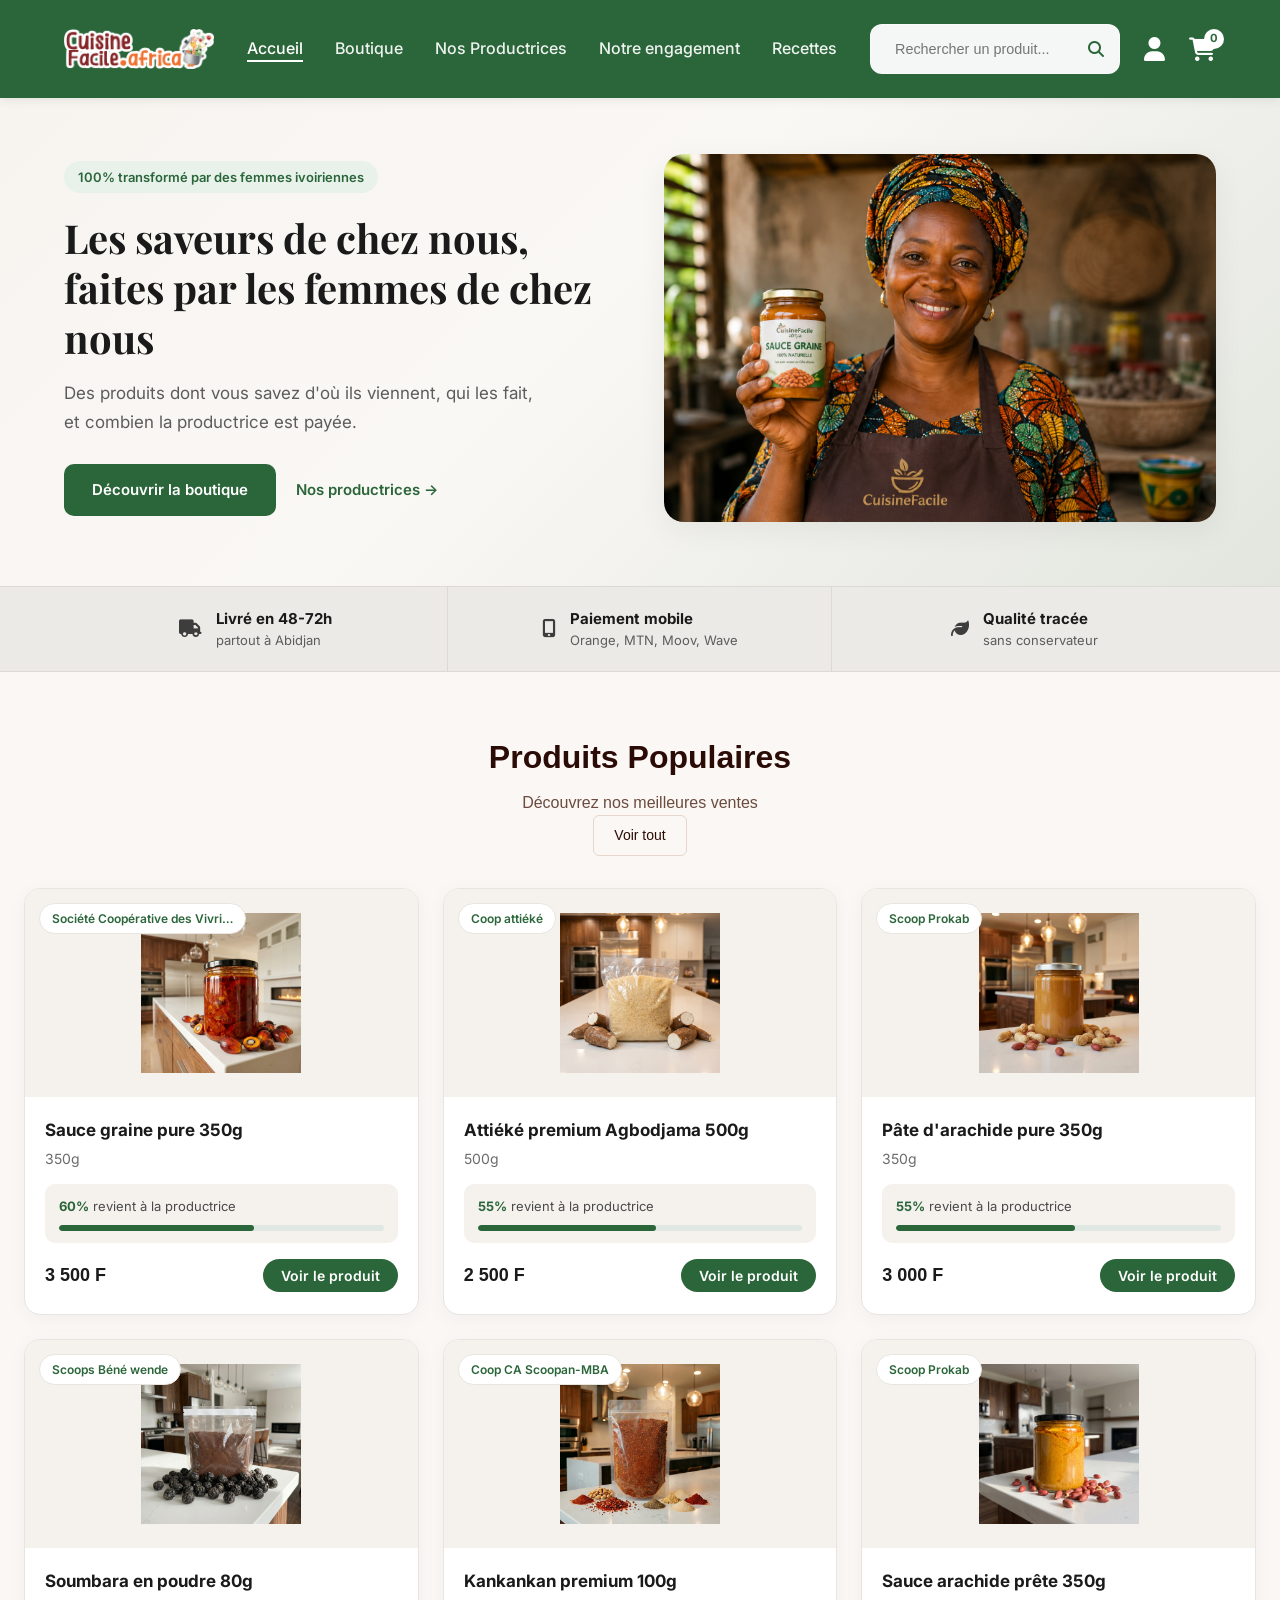
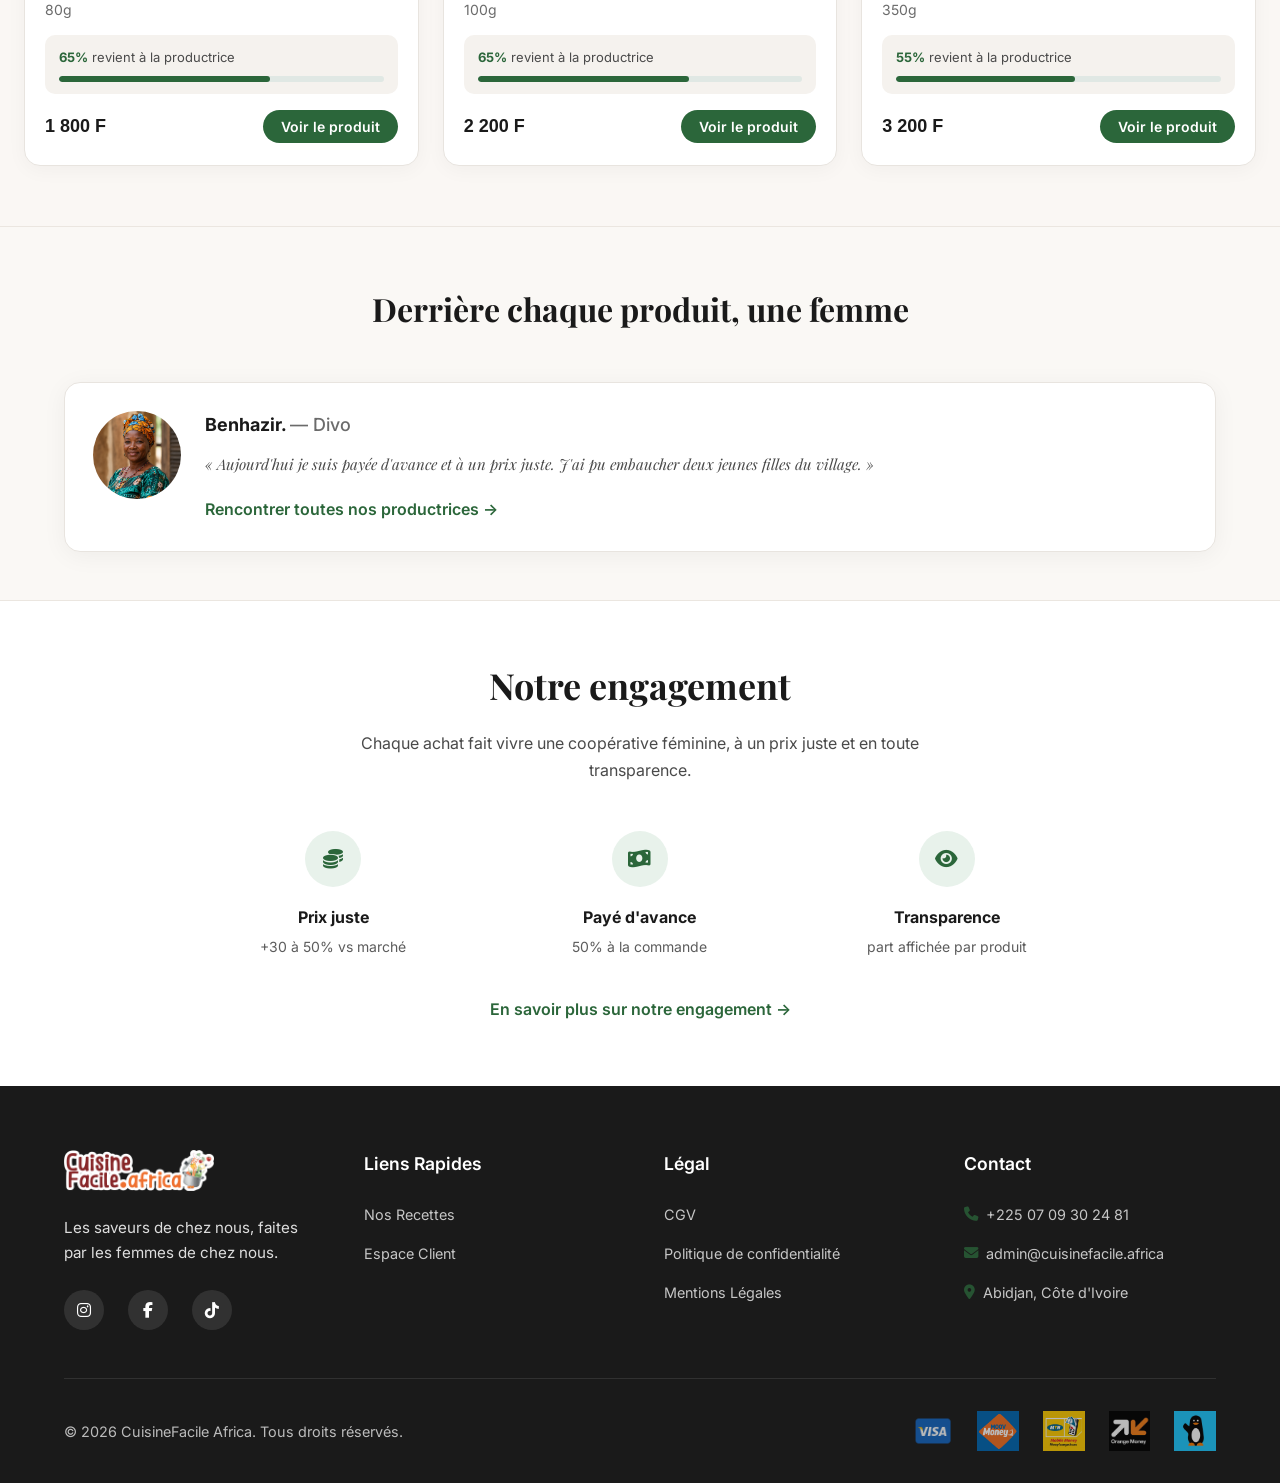
==== index.html @ d707fcd6 "Update index.html" ====
<!DOCTYPE html>
<html lang="fr">
<head>
    <meta charset="UTF-8">
    <meta name="viewport" content="width=device-width, initial-scale=1.0">
    <title>CuisineFacile.africa - Marketplace de Produits Alimentaires Ivoiriens</title>
    <meta name="description" content="Découvrez nos produits artisanaux transformés par des coopératives féminines locales en Côte d'Ivoire.">
    <link rel="stylesheet" href="style.css?v=20260528">
    <link rel="stylesheet" href="product-flagship.css?v=20260527">
    <link rel="stylesheet" href="https://cdnjs.cloudflare.com/ajax/libs/font-awesome/6.4.0/css/all.min.css">
    <link rel="preconnect" href="https://fonts.googleapis.com">
    <link rel="preconnect" href="https://fonts.gstatic.com" crossorigin>
    <link href="https://fonts.googleapis.com/css2?family=Inter:wght@400;500;600;700&family=Playfair+Display:ital,wght@0,600;0,700;1,400&display=swap" rel="stylesheet">
</head>
<body class="page-home page-producers">
    <!-- Header / Navigation -->
    <header class="header">
        <div class="container">
            <nav class="nav">
                <a href="index.html" class="logo">
                    <img src="img/LOGO C.png" alt="CuisineFacile Logo" class="header-logo">
                </a>
                
                <ul class="nav-links" id="navLinks">
                    <li><a href="index.html" class="nav-link active">Accueil</a></li>
                    <li><a href="shop.html" class="nav-link">Boutique</a></li>
                    <li><a href="producers.html" class="nav-link">Nos Productrices</a></li>
                    <li><a href="engagement.html" class="nav-link">Notre engagement</a></li>
                    <li><a href="recettes.html" class="nav-link">Recettes</a></li>
                </ul>
                
                <div class="nav-actions">
                    <div class="search-box">
                        <input type="text" class="search-input" placeholder="Rechercher un produit...">
                        <i class="fas fa-search search-icon"></i>
                    </div>
                    <button class="user-btn">
                        <i class="fas fa-user"></i>
                    </button>
                    <a href="cart.html" class="cart-btn" aria-label="Voir le panier">
                        <i class="fas fa-shopping-cart"></i>
                        <span class="cart-count">0</span>
                    </a>
                    <button class="mobile-menu-btn" id="mobileMenuBtn">
                        <i class="fas fa-bars"></i>
                    </button>
                </div>
            </nav>
        </div>
    </header>

    <!-- Hero (même présentation que Nos Productrices) -->
    <section class="producers-hero-split">
        <div class="container producers-hero-split-inner">
            <div class="producers-hero-text">
                <span class="producers-hero-tag">100% transformé par des femmes ivoiriennes</span>
                <h1>Les saveurs de chez nous, faites par les femmes de chez nous</h1>
                <p>Des produits dont vous savez d'où ils viennent, qui les fait, et combien la productrice est payée.</p>
                <div class="producers-hero-actions">
                    <a href="shop.html" class="btn-producers-primary">Découvrir la boutique</a>
                    <a href="producers.html" class="btn-producers-link">Nos productrices →</a>
                </div>
            </div>
            <div class="producers-hero-visual">
                <img src="img/femmeA.png" alt="Productrice tenant un produit artisanal">
            </div>
        </div>
    </section>

    <!-- Barre avantages (livraison, paiement, qualité) -->
    <section class="home-features-bar" aria-label="Nos garanties">
        <div class="container home-features-bar-inner">
            <div class="home-features-item">
                <i class="fas fa-truck home-features-icon" aria-hidden="true"></i>
                <div>
                    <p class="home-features-title">Livré en 48-72h</p>
                    <p class="home-features-detail">partout à Abidjan</p>
                </div>
            </div>
            <div class="home-features-item">
                <i class="fas fa-mobile-alt home-features-icon" aria-hidden="true"></i>
                <div>
                    <p class="home-features-title">Paiement mobile</p>
                    <p class="home-features-detail">Orange, MTN, Moov, Wave</p>
                </div>
            </div>
            <div class="home-features-item">
                <i class="fas fa-leaf home-features-icon" aria-hidden="true"></i>
                <div>
                    <p class="home-features-title">Qualité tracée</p>
                    <p class="home-features-detail">sans conservateur</p>
                </div>
            </div>
        </div>
    </section>

    <!-- Produits Populaires -->
    <section class="section products-section">
        <div class="container">
            <div class="section-header">
                <h2 class="section-title">Produits Populaires</h2>
                <p class="section-subtitle">Découvrez nos meilleures ventes</p>
                <a href="shop.html" class="section-link">Voir tout</a>
            </div>
            
            <div class="products-grid products-grid--flagship">
                <article class="product-card" data-product-link="product.html">
                    <div class="product-image">
                        <img src="img/Sauce graine pure 350g.png" alt="Sauce graine pure 350g">
                    </div>
                    <div class="product-info">
                        <h3 class="product-name">Sauce graine pure 350g</h3>
                        <p class="product-coop">Société Coopérative des Vivriers de San Pedro</p>
                        <div class="product-rating"><span class="stars">★★★★☆</span></div>
                        <div class="product-footer">
                            <span class="product-price">3 500 FCFA</span>
                            <button type="button" class="btn-view-product">Voir le produit</button>
                        </div>
                    </div>
                </article>

                <article class="product-card" data-product-link="product.html">
                    <div class="product-image">
                        <img src="img/Attiéké premium Agbodjama 500g.png" alt="Attiéké premium Agbodjama 500g">
                    </div>
                    <div class="product-info">
                        <h3 class="product-name">Attiéké premium Agbodjama 500g</h3>
                        <p class="product-coop">Coop attiéké</p>
                        <div class="product-rating"><span class="stars">★★★★☆</span></div>
                        <div class="product-footer">
                            <span class="product-price">2 500 FCFA</span>
                            <button type="button" class="btn-view-product">Voir le produit</button>
                        </div>
                    </div>
                </article>

                <article class="product-card" data-product-link="product.html">
                    <div class="product-image">
                        <img src="img/Pâte d'arachide pure 350g.png" alt="Pâte d'arachide pure 350g">
                    </div>
                    <div class="product-info">
                        <h3 class="product-name">Pâte d'arachide pure 350g</h3>
                        <p class="product-coop">Scoop Prokab</p>
                        <div class="product-rating"><span class="stars">★★★★☆</span></div>
                        <div class="product-footer">
                            <span class="product-price">3 000 FCFA</span>
                            <button type="button" class="btn-view-product">Voir le produit</button>
                        </div>
                    </div>
                </article>

                <article class="product-card" data-product-link="product.html">
                    <div class="product-image">
                        <img src="img/Soumbara en poudre 80g.png" alt="Soumbara en poudre 80g">
                    </div>
                    <div class="product-info">
                        <h3 class="product-name">Soumbara en poudre 80g</h3>
                        <p class="product-coop">Scoops Béné wende</p>
                        <div class="product-rating"><span class="stars">★★★★☆</span></div>
                        <div class="product-footer">
                            <span class="product-price">1 800 FCFA</span>
                            <button type="button" class="btn-view-product">Voir le produit</button>
                        </div>
                    </div>
                </article>

                <article class="product-card" data-product-link="product.html">
                    <div class="product-image">
                        <img src="img/Kankankan premium 100g.png" alt="Kankankan premium 100g">
                    </div>
                    <div class="product-info">
                        <h3 class="product-name">Kankankan premium 100g</h3>
                        <p class="product-coop">Coop CA Scoopan-MBA</p>
                        <div class="product-rating"><span class="stars">★★★★☆</span></div>
                        <div class="product-footer">
                            <span class="product-price">2 200 FCFA</span>
                            <button type="button" class="btn-view-product">Voir le produit</button>
                        </div>
                    </div>
                </article>

                <article class="product-card" data-product-link="product.html">
                    <div class="product-image">
                        <img src="img/Sauce arachide prête 350g.png" alt="Sauce arachide prête 350g">
                    </div>
                    <div class="product-info">
                        <h3 class="product-name">Sauce arachide prête 350g</h3>
                        <p class="product-coop">Scoop Prokab</p>
                        <div class="product-rating"><span class="stars">★★★★☆</span></div>
                        <div class="product-footer">
                            <span class="product-price">3 200 FCFA</span>
                            <button type="button" class="btn-view-product">Voir le produit</button>
                        </div>
                    </div>
                </article>
            </div>
        </div>
    </section>

    <!-- Derrière chaque produit, une femme -->
    <section class="producers-spotlight-section home-spotlight-section">
        <div class="container">
            <h2 class="producers-section-title producers-section-title--left">Derrière chaque produit, une femme</h2>
            <article class="producer-spotlight-card producer-spotlight-card--home">
                <div class="producer-spotlight-avatar">
                    <img src="img/femme1.png" alt="Aminata K.">
                </div>
                <div class="producer-spotlight-body">
                    <h3 class="producer-spotlight-name">Benhazir. <span>— Divo</span></h3>
                    <blockquote class="producer-spotlight-quote">« Aujourd'hui je suis payée d'avance et à un prix juste. J'ai pu embaucher deux jeunes filles du village. »</blockquote>
                    <a href="productrices.html" class="producers-meet-all">Rencontrer toutes nos productrices →</a>
                </div> 
            </article>
        </div>
    </section>

    <!-- Notre engagement -->
    <section class="home-engagement-section">
        <div class="container">
            <h2 class="home-engagement-title">Notre engagement</h2>
            <p class="home-engagement-lead">Chaque achat fait vivre une coopérative féminine, à un prix juste et en toute transparence.</p>
            <div class="home-engagement-grid">
                <article class="home-engagement-card">
                    <div class="home-engagement-icon"><i class="fas fa-coins" aria-hidden="true"></i></div>
                    <h3 class="home-engagement-card-title">Prix juste</h3>
                    <p class="home-engagement-card-detail">+30 à 50% vs marché</p>
                </article>
                <article class="home-engagement-card">
                    <div class="home-engagement-icon"><i class="fas fa-money-bill-wave" aria-hidden="true"></i></div>
                    <h3 class="home-engagement-card-title">Payé d'avance</h3>
                    <p class="home-engagement-card-detail">50% à la commande</p>
                </article>
                <article class="home-engagement-card">
                    <div class="home-engagement-icon"><i class="fas fa-eye" aria-hidden="true"></i></div>
                    <h3 class="home-engagement-card-title">Transparence</h3>
                    <p class="home-engagement-card-detail">part affichée par produit</p>
                </article>
            </div>
            <p class="home-engagement-more">
                <a href="engagement.html">En savoir plus sur notre engagement →</a>
            </p>
        </div>
    </section>

    <!-- Footer -->
    <footer class="footer">
        <div class="container">
            <div class="footer-grid">
                <!-- Logo et Description -->
                <div class="footer-brand">
                    <div class="logo">
                        <img src="img/LOGO C.png" alt="CuisineFacile Logo" class="footer-logo">
                    </div>
                    <p class="footer-description">Les saveurs de chez nous, faites par les femmes de chez nous.</p>
                    <div class="footer-social">
                        <a href="https://www.instagram.com/cuisine_facile_africa/" class="social-link"><i class="fab fa-instagram"></i></a>
                        <a href="https://www.facebook.com/CuisineFacileAfrica1/" class="social-link"><i class="fab fa-facebook-f"></i></a>
                        <a href="https://www.tiktok.com/@cuisine.facile.af?_t=8f1cqdY7nc5&_r=1" class="social-link"><i class="fab fa-tiktok"></i></a>
                    </div>
                </div>
                
                <!-- Liens Rapides -->
                <div>
                    <h4 class="footer-title">Liens Rapides</h4>
                    <ul class="footer-links">
                        <li><a href="recettes.html" class="footer-link">Nos Recettes</a></li>
                        <li><a href="#" class="footer-link">Espace Client</a></li>
                    </ul>
                </div>
                
                <!-- Légal -->
                <div>
                    <h4 class="footer-title">Légal</h4>
                    <ul class="footer-links">
                        <li><a href="#" class="footer-link">CGV</a></li>
                        <li><a href="#" class="footer-link">Politique de confidentialité</a></li>
                        <li><a href="#" class="footer-link">Mentions Légales</a></li>
                    </ul>
                </div>
                
                <!-- Contact -->
                <div>
                    <h4 class="footer-title">Contact</h4>
                    <ul class="footer-links">
                        <li><a href="tel:+2250709302481" class="footer-link"><i class="fas fa-phone"></i> +225 07 09 30 24 81</a></li>
                        <li><a href="mailto:admin@cuisinefacile.africa" class="footer-link"><i class="fas fa-envelope"></i> admin@cuisinefacile.africa</a></li>
                        <li><a href="#" class="footer-link"><i class="fas fa-map-marker-alt"></i> Abidjan, Côte d'Ivoire</a></li>
                    </ul>
                </div>
            </div>
            
            <div class="footer-bottom">
                <div class="footer-bottom-content">
                    <p>&copy; 2026 CuisineFacile Africa. Tous droits réservés.</p>
                    <div class="payment-methods">
                        <img src="img/visa.png" alt="Visa" class="payment-img">
                        <img src="img/moov-money.png" alt="Moov Money" class="payment-img">
                        <img src="img/mtn-money.png" alt="MTN Mobile Money" class="payment-img">
                        <img src="img/orange-money.jpg" alt="Orange Money" class="payment-img">
                        <img src="img/wave.webp" alt="Wave" class="payment-img">
                    </div>
                </div>
            </div>
        </div>
    </footer>

    <!-- Login Modal -->
    <div class="modal" id="loginModal">
        <div class="modal-overlay" id="modalOverlay"></div>
        <div class="modal-content">
            <button class="modal-close" id="modalClose"><i class="fas fa-times"></i></button>
            <div class="modal-header">
                <h2>Connexion</h2>
                <p>Bienvenue sur CuisineFacile</p>
            </div>
            <form class="login-form">
                <div class="form-group">
                    <label for="email">Email</label>
                    <input type="email" id="email" name="email" placeholder="votre@email.com" required>
                </div>
                <div class="form-group">
                    <label for="password">Mot de passe</label>
                    <input type="password" id="password" name="password" placeholder="••••••••" required>
                </div>
                <div class="form-options">
                    <label class="checkbox-label">
                        <input type="checkbox" name="remember">
                        <span>Se souvenir de moi</span>
                    </label>
                    <a href="#" class="forgot-password">Mot de passe oublié ?</a>
                </div>
                <button type="submit" class="btn btn-primary btn-full">Se connecter</button>
                <div class="modal-divider">
                    <span>ou</span>
                </div>
                <button type="button" class="btn btn-social btn-google">
                    <i class="fab fa-google"></i>
                    Continuer avec Google
                </button>
                <button type="button" class="btn btn-social btn-facebook">
                    <i class="fab fa-facebook-f"></i>
                    Continuer avec Facebook
                </button>
                <p class="modal-footer-text">
                    Pas encore de compte ? <a href="register.html" class="register-link">S'inscrire</a>
                </p>
            </form>
        </div>
    </div>

    <script src="script.js?v=20260531"></script>
</body>
</html>
---- style.css ----
/* ============================================
   CuisineFacile.africa - Premium Marketplace
   Style CSS
   ============================================ */

/* ===== Variables CSS ===== */
:root {
    /* Couleurs principales - Vert dominant */
    --color-green: #2B663A;
    --color-green-light: #e8f2eb;
    --color-green-mid: #347a4d;
    --color-dark-green: #2B663A;
    --color-natural-green: #2B663A;
    --color-off-white: #fff5ee;
    --color-light-beige: #fef3ed;

    /* Couleurs secondaires */
    --color-white: #ffffff;
    --color-text-dark: #2c2c2c;
    --color-text-light: #666666;
    --color-border: #e0d5c5;
    --color-shadow: rgba(0, 0, 0, 0.08);

    /* Typographie - System Font Stack */
    --font-primary: -apple-system, BlinkMacSystemFont, "Segoe UI", Roboto, "Helvetica Neue", Arial, sans-serif;

    /* Espacements */
    --spacing-xs: 0.5rem;
    --spacing-sm: 1rem;
    --spacing-md: 1.5rem;
    --spacing-lg: 2rem;
    --spacing-xl: 3rem;
    --spacing-xxl: 4rem;

    /* Bordures */
    --radius-sm: 8px;
    --radius-md: 12px;
    --radius-lg: 16px;
    --radius-xl: 24px;

    /* Transitions */
    --transition-fast: 0.2s ease;
    --transition-normal: 0.3s ease;
    --transition-slow: 0.5s ease;
}

/* ===== Reset & Base ===== */
* {
    margin: 0;
    padding: 0;
    box-sizing: border-box;
}

html {
    scroll-behavior: smooth;
}

body {
    font-family: var(--font-primary);
    color: var(--color-text-dark);
    background-color: var(--color-green-light);
    line-height: 1.6;
    overflow-x: hidden;
}

img {
    max-width: 100%;
    height: auto;
    display: block;
}

a {
    text-decoration: none;
    color: inherit;
    transition: var(--transition-fast);
}

button {
    cursor: pointer;
    border: none;
    font-family: inherit;
    transition: var(--transition-fast);
}

ul {
    list-style: none;
}

/* ===== Container ===== */
.container {
    max-width: 1200px;
    margin: 0 auto;
    padding: 0 var(--spacing-md);
}

/* ===== Header / Navigation ===== */
.header {
    background-color: var(--color-green);
    backdrop-filter: blur(10px);
    box-shadow: 0 2px 12px rgba(0, 0, 0, 0.15);
    position: sticky;
    top: 0;
    z-index: 1000;
}

.header .nav-link {
    color: rgba(255, 255, 255, 0.92);
}

.header .nav-link:hover,
.header .nav-link.active {
    color: var(--color-white);
}

.header .nav-link::after {
    background-color: var(--color-white);
}

.header .search-input {
    background-color: rgba(255, 255, 255, 0.95);
    border-color: rgba(255, 255, 255, 0.35);
}

.header .search-input:focus {
    border-color: var(--color-white);
    box-shadow: 0 0 0 3px rgba(255, 255, 255, 0.25);
}

.header .search-icon {
    color: var(--color-green);
}

.header .cart-btn,
.header .user-btn {
    color: var(--color-white);
}

.header .cart-btn:hover,
.header .user-btn:hover {
    color: var(--color-green-light);
}

.header .cart-count {
    background-color: var(--color-white);
    color: var(--color-green);
}

.header .mobile-menu-btn {
    color: var(--color-white);
}

.nav {
    display: flex;
    justify-content: space-between;
    align-items: center;
    padding: var(--spacing-md) 0;
}

.logo {
    font-size: 1.8rem;
    font-weight: 700;
    color: #2B0B05;
    display: flex;
    align-items: center;
    gap: var(--spacing-xs);
}

.logo img {
    max-width: 150px;
    height: auto;
}

.header-logo {
    max-width: 200px;
    height: auto;
    display: block;
}

.logo-icon {
    width: 40px;
    height: 40px;
    background: linear-gradient(135deg, var(--color-green), var(--color-green-mid));
    border-radius: var(--radius-sm);
    display: flex;
    align-items: center;
    justify-content: center;
    color: var(--color-white);
    font-size: 1.2rem;
}

.nav-links {
    display: flex;
    gap: var(--spacing-lg);
    align-items: center;
}

.nav-link {
    font-weight: 500;
    color: #2B0B05;
    position: relative;
}

.nav-link:hover,
.nav-link.active {
    color: var(--color-green);
}

.nav-link::after {
    content: '';
    position: absolute;
    bottom: -4px;
    left: 0;
    width: 0;
    height: 2px;
    background-color: var(--color-green);
    transition: var(--transition-fast);
}

.nav-link:hover::after,
.nav-link.active::after {
    width: 100%;
}

.nav-actions {
    display: flex;
    align-items: center;
    gap: var(--spacing-md);
}

.search-box {
    position: relative;
}

.search-input {
    padding: var(--spacing-sm) var(--spacing-md);
    padding-right: 2.5rem;
    border: 1px solid #EEDFD6;
    border-radius: var(--radius-md);
    font-size: 0.9rem;
    width: 250px;
    background-color: #F3E8E5;
    transition: var(--transition-fast);
}

.search-input:focus {
    outline: none;
    border-color: var(--color-green);
    box-shadow: 0 0 0 3px rgba(26, 77, 62, 0.1);
}

.search-icon {
    position: absolute;
    right: var(--spacing-sm);
    top: 50%;
    transform: translateY(-50%);
    color: #6E4D46;
    pointer-events: none;
}

.cart-btn {
    position: relative;
    display: inline-flex;
    align-items: center;
    justify-content: center;
    background: none;
    border: none;
    padding: 0;
    color: #2B0B05;
    font-size: 1.5rem;
    cursor: pointer;
    text-decoration: none;
    transition: color var(--transition-fast);
}

.cart-btn:hover {
    color: var(--color-green);
}

.user-btn {
    background: none;
    color: #2B0B05;
    font-size: 1.5rem;
    transition: var(--transition-fast);
}

.user-btn:hover {
    color: var(--color-green);
}

.cart-count {
    position: absolute;
    top: -8px;
    right: -8px;
    background-color: var(--color-green);
    color: var(--color-white);
    font-size: 0.7rem;
    font-weight: 700;
    width: 20px;
    height: 20px;
    border-radius: 50%;
    display: flex;
    align-items: center;
    justify-content: center;
}

/* ===== Hero Section (accueil plein écran) ===== */
.hero {
    position: relative;
    display: flex;
    align-items: center;
    justify-content: center;
    text-align: center;
    color: var(--color-white);
    overflow: hidden;
}

.hero--fullscreen {
    min-height: calc(100vh - 80px);
    height: 92vh;
    min-height: 560px;
}

.hero-bg {
    position: absolute;
    inset: 0;
    z-index: 0;
    background-size: cover;
    background-position: center;
    background-repeat: no-repeat;
}

.hero-overlay {
    position: absolute;
    inset: 0;
    z-index: 1;
    background: linear-gradient(
        rgba(0, 0, 0, 0.45),
        rgba(0, 0, 0, 0.55)
    );
}

.hero-content {
    position: relative;
    z-index: 2;
    display: flex;
    flex-direction: column;
    align-items: center;
    max-width: 900px;
    padding: var(--spacing-xl) var(--spacing-md);
}

.hero-badge {
    display: inline-block;
    background-color: var(--color-green);
    color: var(--color-white);
    padding: 8px 18px;
    border-radius: 50px;
    font-size: 0.8125rem;
    font-weight: 600;
    letter-spacing: 0.02em;
    margin-bottom: var(--spacing-lg);
}

.hero-title {
    font-family: var(--font-primary);
    font-size: clamp(1.75rem, 4vw, 2.75rem);
    font-weight: 700;
    margin-bottom: var(--spacing-md);
    line-height: 1.25;
    text-transform: lowercase;
    color: var(--color-white);
}

.hero-subtitle {
    font-size: clamp(1rem, 2vw, 1.25rem);
    font-weight: 400;
    line-height: 1.5;
    margin-bottom: var(--spacing-xl);
    color: rgba(255, 255, 255, 0.95);
}

.hero-buttons {
    display: flex;
    gap: var(--spacing-md);
    justify-content: center;
    flex-wrap: wrap;
    align-items: center;
}

.page-home .hero .btn-primary {
    padding: 12px 28px;
    border-radius: 8px;
    font-size: 0.9375rem;
    font-weight: 600;
}

.page-home .hero .btn-hero-outline {
    background-color: transparent;
    color: var(--color-white);
    border: 2px solid var(--color-white);
    padding: 10px 26px;
    border-radius: 8px;
    font-size: 0.9375rem;
    font-weight: 600;
}

.page-home .hero .btn-hero-outline:hover {
    background-color: rgba(255, 255, 255, 0.12);
    color: var(--color-white);
    transform: translateY(-2px);
}

/* Slider hero (autres pages si besoin) */
.hero-slider {
    position: absolute;
    inset: 0;
    z-index: 0;
}

.hero-slide {
    position: absolute;
    inset: 0;
    background-size: cover;
    background-position: center;
    opacity: 0;
    transition: opacity 1s ease-in-out;
}

.hero-slide.active {
    opacity: 1;
}

.btn {
    padding: 10px 20px;
    border-radius: 6px;
    font-weight: 500;
    cursor: pointer;
    transition: var(--transition-normal);
}

.btn-primary {
    background-color: var(--color-green);
    color: var(--color-white);
}

.btn-primary:hover {
    background-color: var(--color-green-mid);
    transform: translateY(-2px);
    box-shadow: 0 4px 15px rgba(26, 77, 62, 0.4);
}

.btn-secondary {
    background-color: transparent;
    color: var(--color-green);
    border: 1px solid var(--color-green);
}

.btn-secondary:hover {
    background-color: var(--color-green);
    color: var(--color-white);
}

/* ===== Section Styles ===== */
.section {
    padding: var(--spacing-xxl) 0;
}

.section-header {
    text-align: center;
    margin-bottom: var(--spacing-xl);
}

.section-title {
    font-family: var(--font-primary);
    font-size: 1.875rem;
    font-weight: 600;
    color: var(--color-green);
    margin-bottom: var(--spacing-sm);
}

.section-subtitle {
    font-size: 1rem;
    font-weight: 400;
    line-height: 1.5;
    color: var(--color-text-light);
}

.section-link {
    color: var(--color-green);
    font-weight: 600;
    display: inline-flex;
    align-items: center;
    gap: var(--spacing-xs);
}

.section-link:hover {
    color: var(--color-green);
}

/* ===== Products Section ===== */
.products-section {
    background-color: #FAF7F4;
    padding: 60px 0;
}

.products-section .container {
    max-width: 1300px;
}

.products-section .section-header {
    display: flex;
    flex-direction: column;
    justify-content: center;
    align-items: center;
    margin-bottom: 32px;
}

.products-section .section-title {
    font-family: var(--font-primary);
    font-size: 2rem;
    font-weight: 600;
    color: #2B0B05;
    margin-bottom: 8px;
}

.products-section .section-subtitle {
    font-family: var(--font-primary);
    font-size: 1rem;
    font-weight: 400;
    color: #6B4B3E;
}

.products-section .section-link {
    background-color: transparent;
    border: 1px solid #E7D6CC;
    color: #2B0B05;
    padding: 8px 20px;
    border-radius: 6px;
    font-weight: 500;
    font-size: 0.875rem;
    font-family: var(--font-primary);
    transition: var(--transition-normal);
    display: flex;
    align-items: center;
}

.products-section .section-link:hover {
    background-color: #E7D6CC;
    transform: none;
}

.products-grid {
    display: grid;
    grid-template-columns: repeat(3, 1fr);
    gap: 24px;
}

.product-card {
    background-color: var(--color-white);
    border: 1px solid #EEDFD6;
    border-radius: 16px;
    overflow: hidden;
    transition: var(--transition-normal);
    position: relative;
    cursor: pointer;
}

.product-card:hover {
    transform: translateY(-3px);
    box-shadow: 0 8px 20px rgba(0, 0, 0, 0.08);
}

.product-image {
    position: relative;
    height: 280px;
    background-color: var(--color-light-beige);
    overflow: hidden;
    border-radius: 16px 16px 0 0;
}

.product-image img {
    width: 100%;
    height: 100%;
    object-fit: cover;
    object-position: center;
}

.product-category {
    position: absolute;
    top: 16px;
    left: 16px;
    background-color: var(--color-green-mid);
    color: var(--color-white);
    padding: 6px 14px;
    border-radius: 50px;
    font-size: 0.875rem;
    font-weight: 500;
    font-family: var(--font-primary);
}

.product-favorite {
    position: absolute;
    top: 12px;
    right: 12px;
    background-color: var(--color-white);
    width: 36px;
    height: 36px;
    border-radius: 50%;
    display: flex;
    align-items: center;
    justify-content: center;
    color: var(--color-text-light);
    box-shadow: 0 2px 8px rgba(0, 0, 0, 0.1);
    transition: var(--transition-fast);
    border: none;
}

.product-favorite:hover,
.product-favorite.active {
    color: var(--color-green);
}

.product-info {
    padding: 20px;
}

.product-name {
    font-family: var(--font-primary);
    font-size: 1.125rem;
    font-weight: 600;
    color: #2B0B05;
    margin-bottom: 4px;
}

.product-coop {
    font-family: var(--font-primary);
    font-size: 0.875rem;
    font-weight: 400;
    color: #6B4B3E;
    margin-bottom: 8px;
}

.product-rating {
    display: flex;
    align-items: center;
    gap: 6px;
    margin-bottom: 12px;
}

.stars {
    color: var(--color-green-mid);
    font-size: 0.875rem;
}

.rating-count {
    font-family: var(--font-primary);
    font-size: 0.875rem;
    color: #2B0B05;
    font-weight: 500;
}

.product-footer {
    display: flex;
    flex-direction: column;
    gap: 8px;
    margin-top: auto;
}

.product-price {
    font-family: var(--font-primary);
    font-size: 1.125rem;
    font-weight: 700;
    color: var(--color-green);
}

.btn-add-cart,
a.btn-add-cart {
    background-color: var(--color-green);
    color: var(--color-white);
    padding: 12px 16px;
    border-radius: 8px;
    font-size: 0.875rem;
    font-weight: 500;
    font-family: var(--font-primary);
    display: flex;
    align-items: center;
    gap: 8px;
    flex: 1;
    justify-content: center;
    transition: var(--transition-normal);
    border: none;
    cursor: pointer;
    text-align: center;
    width: 100%;
    box-sizing: border-box;
}

.btn-add-cart:hover,
a.btn-add-cart:hover {
    background-color: var(--color-green-mid);
    color: var(--color-white);
}

/* Responsive Design */
@media (max-width: 1024px) {
    .products-grid {
        grid-template-columns: repeat(2, 1fr);
    }
}

@media (max-width: 768px) {
    .products-section .section-header {
        flex-direction: column;
        align-items: center;
        gap: 16px;
    }

    .products-grid {
        grid-template-columns: repeat(2, 1fr);
    }

    .product-image {
        height: 240px;
    }

    .shop-layout {
        grid-template-columns: 1fr;
    }

    .filters-sidebar {
        display: none;
    }
}

@media (max-width: 480px) {
    .products-grid {
        grid-template-columns: 1fr;
    }
}

/* ===== Categories Section ===== */
.categories-section {
    position: relative;
    background: url('img/img1.png') center / cover no-repeat;
}

.categories-section::before {
    content: '';
    position: absolute;
    inset: 0;
    background: rgba(0, 0, 0, 0.5);
    z-index: 0;
}

.categories-section .container {
    position: relative;
    z-index: 1;
}

.categories-section .section-title {
    color: var(--color-white);
    text-shadow: 0 2px 12px rgba(0, 0, 0, 0.4);
}

.categories-section .section-subtitle {
    color: rgba(255, 255, 255, 0.92);
    text-shadow: 0 1px 6px rgba(0, 0, 0, 0.35);
}

.categories-grid {
    display: grid;
    grid-template-columns: repeat(auto-fit, minmax(200px, 1fr));
    gap: var(--spacing-lg);
}

.category-card {
    background-color: var(--color-white);
    border-radius: var(--radius-lg);
    padding: var(--spacing-xl) var(--spacing-md);
    text-align: center;
    box-shadow: 0 4px 15px var(--color-shadow);
    transition: var(--transition-normal);
    cursor: pointer;
    text-decoration: none;
    color: inherit;
    display: block;
}

.category-card:hover {
    transform: translateY(-5px);
    box-shadow: 0 8px 25px var(--color-shadow);
}

.category-icon {
    width: 80px;
    height: 80px;
    margin: 0 auto var(--spacing-md);
    border-radius: 50%;
    overflow: hidden;
    border: 3px solid var(--color-green);
    box-shadow: 0 4px 12px var(--color-shadow);
}

.category-icon img {
    width: 100%;
    height: 100%;
    object-fit: cover;
    display: block;
}

.category-name {
    font-size: 1.2rem;
    font-weight: 600;
    color: var(--color-text-dark);
    margin-bottom: var(--spacing-xs);
}

.category-count {
    font-size: 0.9rem;
    color: var(--color-text-light);
}

/* ===== Producers Section ===== */
.producers-section {
    background-color: #FAF8F5;
    padding: 80px 0;
}

.producers-section .container {
    max-width: 1450px;
}

.producers-section .section-header {
    text-align: center;
    margin-bottom: 60px;
}

.producers-section .section-title {
    font-family: var(--font-primary);
    font-size: 2.25rem;
    font-weight: 600;
    color: #2B0B05;
    margin-bottom: 16px;
    letter-spacing: -0.02em;
}

.producers-section .section-subtitle {
    font-family: var(--font-primary);
    font-size: 1.125rem;
    font-weight: 400;
    color: #6E4D46;
    max-width: 850px;
    margin: 0 auto;
    line-height: 1.6;
}

.producers-grid {
    display: grid;
    grid-template-columns: repeat(3, 1fr);
    gap: 32px;
}

.producer-card {
    background-color: var(--color-white);
    border: 1px solid #EEDFD6;
    border-radius: 24px;
    overflow: hidden;
    transition: var(--transition-normal);
    cursor: pointer;
}

.producer-card:hover {
    transform: translateY(-5px);
    box-shadow: 0 10px 20px rgba(0, 0, 0, 0.05);
}

.producer-image {
    height: 320px;
    background-color: var(--color-light-beige);
    overflow: hidden;
}

.producer-image img {
    width: 100%;
    height: 100%;
    object-fit: cover;
    display: block;
}

.producer-info {
    padding: 32px;
}

.producer-name {
    font-family: var(--font-primary);
    font-size: 1.875rem;
    font-weight: 700;
    color: #2B0B05;
    margin-bottom: 8px;
}

.producer-region {
    font-family: var(--font-primary);
    font-size: 1rem;
    font-weight: 400;
    color: #7A625B;
    margin-bottom: 28px;
}

.producer-description {
    font-family: var(--font-primary);
    font-size: 0.9375rem;
    font-weight: 400;
    color: #4B2E2A;
    margin-bottom: 24px;
    line-height: 1.6;
}

.producer-meta {
    display: flex;
    flex-direction: column;
    gap: 12px;
}

.producer-meta-item {
    display: flex;
    align-items: center;
    gap: 8px;
    font-size: 0.9375rem;
    color: #4B2E2A;
    font-family: var(--font-primary);
}

.producer-meta-item i {
    color: var(--color-green);
}

.producers-section .section-link-container {
    text-align: center;
    margin-top: 50px;
}

.producers-section .section-link {
    background-color: transparent;
    border: 1px solid #E7D6CC;
    color: #2B0B05;
    padding: 8px 20px;
    border-radius: 6px;
    font-weight: 500;
    font-size: 0.875rem;
    font-family: var(--font-primary);
    transition: var(--transition-normal);
    display: inline-flex;
    align-items: center;
}

.producers-section .section-link:hover {
    background-color: #E7D6CC;
    transform: none;
}

/* Responsive Design */
@media (max-width: 1024px) {
    .producers-grid {
        grid-template-columns: repeat(2, 1fr);
    }
}

@media (max-width: 768px) {
    .producers-section .section-title {
        font-size: 2.25rem;
    }

    .producers-grid {
        grid-template-columns: 1fr;
    }

    .producer-image {
        height: 280px;
    }
}

/* ===== Recipes Section ===== */
.recipes-section {
    background-color: var(--color-green-light);
    padding: 80px 0;
}

.recipes-section .container {
    max-width: 1400px;
}

.recipes-section .section-header {
    display: flex;
    justify-content: space-between;
    align-items: center;
    margin-bottom: 48px;
}

.recipes-section .section-title {
    font-family: var(--font-primary);
    font-size: 1.875rem;
    font-weight: 600;
    color: #2B0B05;
    margin-bottom: 8px;
}

.recipes-section .section-subtitle {
    font-family: var(--font-primary);
    font-size: 1rem;
    font-weight: 400;
    color: #6B4B3E;
}

.recipes-section .section-link {
    background-color: transparent;
    border: 1px solid #E5D5CB;
    color: #2B0B05;
    padding: 8px 20px;
    border-radius: 6px;
    font-weight: 500;
    font-size: 0.875rem;
    font-family: var(--font-primary);
    transition: var(--transition-normal);
}

.recipes-section .section-link:hover {
    background-color: #E5D5CB;
    transform: none;
}

.recipes-grid {
    display: grid;
    grid-template-columns: repeat(2, 1fr);
    gap: 28px;
}

.recipe-card {
    background-color: #FAFAFA;
    border-radius: 22px;
    overflow: hidden;
    display: flex;
    height: 220px;
    box-shadow: 0 4px 15px rgba(0, 0, 0, 0.05);
    transition: var(--transition-normal);
    cursor: pointer;
}

.recipe-card:hover {
    transform: translateY(-5px);
    box-shadow: 0 10px 20px rgba(0, 0, 0, 0.08);
}

.recipe-image {
    width: 50%;
    height: 100%;
    background-color: var(--color-light-beige);
    overflow: hidden;
}

.recipe-image img {
    width: 100%;
    height: 100%;
    object-fit: cover;
}

.recipe-info {
    width: 50%;
    padding: 40px;
    display: flex;
    flex-direction: column;
    justify-content: center;
}

.recipe-title {
    font-family: var(--font-primary);
    font-size: 1.5rem;
    font-weight: 700;
    color: #2B0B05;
    margin-bottom: 8px;
}

.recipe-meta {
    display: flex;
    flex-direction: column;
    gap: 8px;
    margin-bottom: 16px;
}

.recipe-meta-item {
    display: flex;
    align-items: center;
    gap: 8px;
    font-size: 0.875rem;
    font-weight: 400;
    color: #6B4B3E;
    font-family: var(--font-primary);
}

.recipe-meta-item .difficulty-badge {
    background-color: #E5D5CB;
    color: #2B0B05;
    padding: 4px 12px;
    border-radius: 50px;
    font-size: 0.875rem;
    font-weight: 500;
}

.recipe-link {
    color: var(--color-green);
    font-weight: 500;
    font-size: 1rem;
    font-family: var(--font-primary);
    display: inline-flex;
    align-items: center;
    gap: 8px;
    transition: var(--transition-normal);
}

.recipe-link:hover {
    transform: translateX(5px);
    color: var(--color-green-mid);
}

/* Responsive Design */
@media (max-width: 768px) {
    .recipes-section .section-header {
        flex-direction: column;
        align-items: flex-start;
        gap: 16px;
    }

    .recipes-grid {
        grid-template-columns: 1fr;
    }

    .recipe-card {
        flex-direction: column;
        height: auto;
    }

    .recipe-image {
        width: 100%;
        height: 220px;
    }

    .recipe-info {
        width: 100%;
        padding: 24px;
    }
}

/* ===== Quality Section ===== */
.quality-section {
    background-color: #FAF8F5;
    padding: 60px 0;
}

.quality-section .container {
    max-width: 1500px;
}

.quality-section .section-header {
    text-align: center;
    margin-bottom: 48px;
}

.quality-section .section-title {
    font-family: var(--font-primary);
    font-size: 2.25rem;
    font-weight: 600;
    color: #2B0B05;
    letter-spacing: -0.02em;
}

.quality-grid {
    display: grid;
    grid-template-columns: repeat(3, 1fr);
    gap: 24px;
}

.quality-card {
    background-color: var(--color-white);
    border: 1px solid #EEDFD6;
    border-radius: 20px;
    padding: 32px 24px;
    text-align: center;
    transition: var(--transition-normal);
}

.quality-card:hover {
    transform: translateY(-5px);
    box-shadow: 0 10px 20px rgba(0, 0, 0, 0.05);
}

.quality-icon {
    width: 56px;
    height: 56px;
    margin: 0 auto;
    background-color: var(--color-green-light);
    border-radius: 50%;
    display: flex;
    align-items: center;
    justify-content: center;
    color: var(--color-green);
}

.quality-icon i {
    font-size: 1.5rem;
}

.quality-title {
    font-family: var(--font-primary);
    font-size: 1.25rem;
    font-weight: 600;
    color: #2B0B05;
    margin-top: 20px;
    margin-bottom: 12px;
}

.quality-description {
    font-family: var(--font-primary);
    font-size: 0.9375rem;
    color: #6E4D46;
    font-weight: 400;
    line-height: 1.6;
}

/* Responsive Design */
@media (max-width: 1024px) {
    .quality-grid {
        grid-template-columns: repeat(2, 1fr);
    }
}

@media (max-width: 768px) {
    .quality-section .section-title {
        font-size: 2.25rem;
    }

    .quality-grid {
        grid-template-columns: 1fr;
    }

    .quality-card {
        padding: 32px 24px;
    }
}

/* ===== Testimonials Section ===== */
.testimonials-section {
    background: linear-gradient(
        135deg,
        var(--color-green) 0%,
        var(--color-green) 28%,
        var(--color-green-mid) 50%,
        var(--color-green-light) 75%,
        var(--color-green-mid) 100%
    );
    color: var(--color-white);
}

.testimonials-section .section-title {
    color: var(--color-white);
}

.testimonials-section .section-subtitle {
    color: rgba(255, 255, 255, 0.85);
}

.testimonials-grid {
    display: grid;
    grid-template-columns: repeat(auto-fit, minmax(350px, 1fr));
    gap: var(--spacing-lg);
}

.testimonial-card {
    background-color: rgba(255, 255, 255, 0.1);
    backdrop-filter: blur(10px);
    border-radius: var(--radius-lg);
    padding: var(--spacing-xl);
    border: 1px solid rgba(255, 255, 255, 0.2);
}

.testimonial-rating {
    color: #ffc107;
    margin-bottom: var(--spacing-md);
    font-size: 1.2rem;
}

.testimonial-text {
    font-size: 1.05rem;
    line-height: 1.7;
    margin-bottom: var(--spacing-md);
    font-style: italic;
}

.testimonial-author {
    font-weight: 600;
    font-size: 1.1rem;
}

.testimonial-location {
    font-size: 0.9rem;
    opacity: 0.85;
}

/* ===== Newsletter Section ===== */
.newsletter-section {
    background: linear-gradient(135deg, var(--color-green), var(--color-green-light));
    color: var(--color-white);
    text-align: center;
}

.newsletter-section .section-title {
    color: var(--color-white);
}

.newsletter-section .section-subtitle {
    color: rgba(255, 255, 255, 0.9);
}

.newsletter-form {
    max-width: 500px;
    margin: var(--spacing-xl) auto 0;
    display: flex;
    gap: var(--spacing-sm);
}

.newsletter-input {
    flex: 1;
    padding: var(--spacing-md);
    border: none;
    border-radius: var(--radius-md);
    font-size: 1rem;
}

.newsletter-input:focus {
    outline: none;
    box-shadow: 0 0 0 3px rgba(255, 255, 255, 0.3);
}

.newsletter-btn {
    background-color: var(--color-green);
    color: var(--color-white);
    padding: 10px 20px;
    border-radius: 6px;
    font-weight: 500;
    font-size: 0.875rem;
}

.newsletter-btn:hover {
    background-color: var(--color-green-mid);
}

/* ===== Footer ===== */
.footer {
    background-color: #1a1a1a;
    color: var(--color-white);
    padding: var(--spacing-xxl) 0 var(--spacing-lg);
}

.footer-grid {
    display: grid;
    grid-template-columns: repeat(4, 1fr);
    gap: var(--spacing-xl);
    margin-bottom: var(--spacing-xl);
}

.footer-brand .logo {
    color: var(--color-white);
    margin-bottom: var(--spacing-md);
}

.footer-logo {
    max-width: 200px;
    height: auto;
    display: block;
}

.footer-description {
    font-size: 0.95rem;
    opacity: 0.85;
    line-height: 1.7;
    margin-bottom: var(--spacing-md);
}

.footer-social {
    display: flex;
    gap: var(--spacing-md);
    margin-top: var(--spacing-md);
}

.social-link {
    width: 40px;
    height: 40px;
    background-color: rgba(255, 255, 255, 0.1);
    border-radius: 50%;
    display: flex;
    align-items: center;
    justify-content: center;
    color: var(--color-white);
    transition: var(--transition-fast);
}

.social-link:hover {
    background-color: var(--color-green);
    transform: translateY(-3px);
}

.footer-title {
    font-size: 1.1rem;
    font-weight: 600;
    margin-bottom: var(--spacing-md);
    color: var(--color-white);
}

.footer-links {
    display: flex;
    flex-direction: column;
    gap: var(--spacing-sm);
}

.footer-link {
    opacity: 0.75;
    transition: var(--transition-fast);
    font-size: 0.9rem;
    display: flex;
    align-items: center;
    gap: 8px;
}

.footer-link:hover {
    opacity: 1;
    color: var(--color-green-light);
}

.footer-link i {
    color: var(--color-green);
}

.footer-bottom {
    border-top: 1px solid rgba(255, 255, 255, 0.1);
    padding-top: var(--spacing-lg);
}

.footer-bottom-content {
    display: flex;
    justify-content: space-between;
    align-items: center;
    flex-wrap: wrap;
    gap: var(--spacing-md);
}

.footer-bottom p {
    font-size: 0.9rem;
    opacity: 0.7;
}

.payment-methods {
    display: flex;
    align-items: center;
    gap: var(--spacing-md);
}

.payment-img {
    height: 40px;
    width: auto;
    opacity: 0.7;
    transition: var(--transition-fast);
}

.payment-img:hover {
    opacity: 1;
    transform: scale(1.05);
}

/* ===== Mobile Menu ===== */
.mobile-menu-btn {
    display: none;
    background: none;
    color: var(--color-text-dark);
    font-size: 1.5rem;
}

/* ===== Responsive Design ===== */
@media (max-width: 1024px) {
    .hero-title {
        font-size: 2.8rem;
    }
    
    .section-title {
        font-size: 2rem;
    }
}

@media (max-width: 768px) {
    .nav-links {
        display: none;
        position: absolute;
        top: 100%;
        left: 0;
        right: 0;
        background-color: var(--color-white);
        flex-direction: column;
        padding: var(--spacing-md);
        box-shadow: 0 4px 10px var(--color-shadow);
    }
    
    .nav-links.active {
        display: flex;
    }
    
    .mobile-menu-btn {
        display: block;
    }
    
    .search-input {
        width: 180px;
    }
    
    .hero {
        height: 70vh;
    }
    
    .hero-title {
        font-size: 2.2rem;
    }
    
    .hero-subtitle {
        font-size: 1rem;
    }
    
    .hero-buttons {
        flex-direction: column;
        align-items: stretch;
    }
    
    .section {
        padding: var(--spacing-xl) 0;
    }
    
    .section-title {
        font-size: 1.8rem;
    }
    
    .products-grid {
        grid-template-columns: repeat(auto-fill, minmax(250px, 1fr));
    }
    
    .newsletter-form {
        flex-direction: column;
    }
    
    .footer-grid {
        grid-template-columns: repeat(2, 1fr);
        gap: var(--spacing-lg);
    }
    
    .footer-bottom-content {
        flex-direction: column;
        text-align: center;
    }
    
    .payment-methods {
        flex-wrap: wrap;
        justify-content: center;
    }
}

@media (max-width: 480px) {
    .search-input {
        display: none;
    }
    
    .hero-title {
        font-size: 1.8rem;
    }
    
    .products-grid {
        grid-template-columns: 1fr;
    }
    
    .categories-grid {
        grid-template-columns: repeat(2, 1fr);
    }
    
    .section {
        padding: var(--spacing-lg) 0;
    }
    
    .footer-grid {
        grid-template-columns: 1fr;
        gap: var(--spacing-md);
    }
}

/* ===== Modal Styles ===== */
.modal {
    display: none;
    position: fixed;
    top: 0;
    left: 0;
    width: 100%;
    height: 100%;
    z-index: 1000;
    align-items: center;
    justify-content: center;
}

.modal.active {
    display: flex;
}

.modal-overlay {
    position: absolute;
    top: 0;
    left: 0;
    width: 100%;
    height: 100%;
    background-color: rgba(0, 0, 0, 0.5);
    backdrop-filter: blur(4px);
}

.modal-content {
    position: relative;
    background-color: #FAF7F4;
    border-radius: 20px;
    padding: 40px;
    max-width: 450px;
    width: 90%;
    max-height: 90vh;
    overflow-y: auto;
    box-shadow: 0 20px 60px rgba(0, 0, 0, 0.15);
    animation: modalSlideIn 0.3s ease;
}

@keyframes modalSlideIn {
    from {
        opacity: 0;
        transform: translateY(-20px);
    }
    to {
        opacity: 1;
        transform: translateY(0);
    }
}

.modal-close {
    position: absolute;
    top: 20px;
    right: 20px;
    background-color: transparent;
    border: none;
    color: #6B4B3E;
    font-size: 1.25rem;
    cursor: pointer;
    width: 36px;
    height: 36px;
    border-radius: 50%;
    display: flex;
    align-items: center;
    justify-content: center;
    transition: var(--transition-fast);
}

.modal-close:hover {
    background-color: #EEDFD6;
    color: #2B0B05;
}

.modal-header {
    text-align: center;
    margin-bottom: 32px;
}

.modal-header h2 {
    font-family: var(--font-primary);
    font-size: 1.75rem;
    font-weight: 600;
    color: #2B0B05;
    margin-bottom: 8px;
}

.modal-header p {
    font-family: var(--font-primary);
    font-size: 0.9375rem;
    color: #6B4B3E;
}

.login-form {
    display: flex;
    flex-direction: column;
    gap: 20px;
}

.form-group {
    display: flex;
    flex-direction: column;
    gap: 8px;
}

.form-group label {
    font-family: var(--font-primary);
    font-size: 0.875rem;
    font-weight: 500;
    color: #2B0B05;
}

.form-group input {
    padding: 12px 16px;
    border: 1px solid #EEDFD6;
    border-radius: 8px;
    font-family: var(--font-primary);
    font-size: 0.9375rem;
    color: #2B0B05;
    background-color: var(--color-white);
    transition: var(--transition-fast);
}

.form-group input:focus {
    outline: none;
    border-color: var(--color-green);
    box-shadow: 0 0 0 3px rgba(26, 77, 62, 0.1);
}

.form-group input::placeholder {
    color: #9A8A82;
}

.form-options {
    display: flex;
    justify-content: space-between;
    align-items: center;
}

.checkbox-label {
    display: flex;
    align-items: center;
    gap: 8px;
    font-family: var(--font-primary);
    font-size: 0.875rem;
    color: #6B4B3E;
    cursor: pointer;
}

.checkbox-label input {
    accent-color: var(--color-green);
    width: 16px;
    height: 16px;
}

.forgot-password {
    font-family: var(--font-primary);
    font-size: 0.875rem;
    color: var(--color-green);
    text-decoration: none;
    transition: var(--transition-fast);
}

.forgot-password:hover {
    text-decoration: underline;
}

.btn-full {
    width: 100%;
}

.modal-divider {
    display: flex;
    align-items: center;
    gap: 16px;
    margin: 8px 0;
}

.modal-divider::before,
.modal-divider::after {
    content: '';
    flex: 1;
    height: 1px;
    background-color: #EEDFD6;
}

.modal-divider span {
    font-family: var(--font-primary);
    font-size: 0.875rem;
    color: #9A8A82;
}

.btn-social {
    display: flex;
    align-items: center;
    justify-content: center;
    gap: 12px;
    padding: 12px 16px;
    border-radius: 8px;
    font-family: var(--font-primary);
    font-size: 0.9375rem;
    font-weight: 500;
    cursor: pointer;
    transition: var(--transition-fast);
    border: 1px solid #EEDFD6;
    background-color: var(--color-white);
    color: #2B0B05;
}

.btn-social:hover {
    background-color: #EEDFD6;
    transform: translateY(-2px);
}

.btn-social i {
    font-size: 1.125rem;
}

.btn-google i {
    color: #DB4437;
}

.btn-facebook i {
    color: #4267B2;
}

.modal-footer-text {
    text-align: center;
    font-family: var(--font-primary);
    font-size: 0.875rem;
    color: #6B4B3E;
    margin-top: 8px;
}

.register-link {
    color: var(--color-green);
    text-decoration: none;
    font-weight: 500;
    transition: var(--transition-fast);
}

.register-link:hover {
    text-decoration: underline;
}

/* ===== Auth / Register Page ===== */
.auth-page {
    background-color: #FAF7F4;
    min-height: 100vh;
}

.register-page {
    max-width: 520px;
    margin: 0 auto;
    padding: 48px 24px 64px;
    display: flex;
    flex-direction: column;
    align-items: center;
}

.register-page-logo {
    display: block;
    margin-bottom: 32px;
}

.register-page-logo img {
    max-width: 200px;
    height: auto;
    margin: 0 auto;
}

.register-page-intro {
    text-align: center;
    margin-bottom: 28px;
}

.register-page-intro h1 {
    font-size: 2rem;
    font-weight: 700;
    color: var(--color-green);
    margin-bottom: 8px;
}

.register-page-intro p {
    font-size: 1rem;
    color: #6E4D46;
}

.register-card {
    width: 100%;
    background-color: var(--color-white);
    border: 1px solid #EEDFD6;
    border-radius: 20px;
    padding: 36px 40px 40px;
    box-shadow: 0 8px 32px rgba(43, 11, 5, 0.06);
}

.register-card-header {
    text-align: center;
    margin-bottom: 28px;
}

.register-card-header h2 {
    font-size: 1.5rem;
    font-weight: 700;
    color: var(--color-green);
    margin-bottom: 8px;
}

.register-card-header p {
    font-size: 0.875rem;
    color: #6E4D46;
    line-height: 1.5;
}

.register-form {
    display: flex;
    flex-direction: column;
    gap: 18px;
}

.form-row {
    display: grid;
    grid-template-columns: 1fr 1fr;
    gap: 16px;
}

.form-group--icon label {
    display: block;
    font-size: 0.875rem;
    font-weight: 500;
    color: #2B0B05;
    margin-bottom: 8px;
}

.input-with-icon {
    position: relative;
    display: flex;
    align-items: center;
}

.input-with-icon i {
    position: absolute;
    left: 14px;
    color: #9A8A82;
    font-size: 0.9rem;
    pointer-events: none;
    z-index: 1;
}

.input-with-icon input {
    width: 100%;
    padding: 12px 16px 12px 42px;
    border: 1px solid #EEDFD6;
    border-radius: 10px;
    font-family: var(--font-primary);
    font-size: 0.9375rem;
    color: #2B0B05;
    background-color: var(--color-white);
    transition: var(--transition-fast);
}

.input-with-icon input:focus {
    outline: none;
    border-color: var(--color-green);
    box-shadow: 0 0 0 3px rgba(26, 77, 62, 0.1);
}

.input-with-icon input::placeholder {
    color: #9A8A82;
}

.form-hint {
    display: block;
    font-size: 0.75rem;
    color: #9A8A82;
    margin-top: 6px;
}

.register-checkbox {
    align-items: flex-start;
    font-size: 0.8125rem;
    color: #6E4D46;
    line-height: 1.5;
}

.register-checkbox input {
    margin-top: 3px;
    flex-shrink: 0;
}

.terms-link {
    color: var(--color-green);
    font-weight: 600;
    text-decoration: underline;
    transition: var(--transition-fast);
}

.terms-link:hover {
    color: var(--color-green-mid);
}

.register-submit-btn {
    margin-top: 4px;
    padding: 14px 24px;
    font-size: 1rem;
    font-weight: 600;
    border-radius: 10px;
}

.register-footer-text {
    text-align: center;
    font-size: 0.875rem;
    color: #6E4D46;
    margin-top: 4px;
}

.login-link {
    color: var(--color-green);
    text-decoration: none;
    font-weight: 600;
    transition: var(--transition-fast);
}

.login-link:hover {
    text-decoration: underline;
}

.register-back-home {
    display: inline-flex;
    align-items: center;
    gap: 8px;
    margin-top: 28px;
    font-size: 0.9375rem;
    font-weight: 500;
    color: #6E4D46;
    transition: var(--transition-fast);
}

.register-back-home:hover {
    color: var(--color-green);
}

.register-back-home i {
    font-size: 0.875rem;
}

/* Responsive Design for Register Page */
@media (max-width: 768px) {
    .register-page {
        padding: 32px 16px 48px;
    }

    .register-card {
        padding: 28px 24px 32px;
    }

    .form-row {
        grid-template-columns: 1fr;
    }

    .register-page-intro h1 {
        font-size: 1.75rem;
    }
}

/* ===== Shop Page Styles ===== */
.shop-layout {
    display: grid;
    grid-template-columns: 280px 1fr;
    gap: 32px;
}

.filters-sidebar {
    background-color: var(--color-white);
    border: 1px solid #EEDFD6;
    border-radius: 16px;
    padding: 24px;
    box-shadow: 0 2px 8px rgba(0, 0, 0, 0.05);
    height: fit-content;
    position: sticky;
    top: 100px;
}

.filter-section {
    margin-bottom: 24px;
    padding-bottom: 24px;
    border-bottom: 1px solid #EEDFD6;
}

.filter-section:last-child {
    border-bottom: none;
    margin-bottom: 0;
    padding-bottom: 0;
}

.filter-title {
    font-family: var(--font-primary);
    font-size: 1.125rem;
    font-weight: 600;
    color: #2B0B05;
    margin-bottom: 20px;
}

.filter-subtitle {
    font-family: var(--font-primary);
    font-size: 1rem;
    font-weight: 600;
    color: #2B0B05;
    margin-bottom: 12px;
}

.price-range {
    margin-top: 12px;
}

.price-slider {
    width: 100%;
    height: 6px;
    background: #EEDFD6;
    border-radius: 3px;
    outline: none;
    -webkit-appearance: none;
    appearance: none;
}

.price-slider::-webkit-slider-thumb {
    -webkit-appearance: none;
    appearance: none;
    width: 18px;
    height: 18px;
    background: var(--color-green);
    border-radius: 50%;
    cursor: pointer;
}

.price-slider::-moz-range-thumb {
    width: 18px;
    height: 18px;
    background: var(--color-green);
    border-radius: 50%;
    cursor: pointer;
    border: none;
}

.price-labels {
    display: flex;
    justify-content: space-between;
    margin-top: 8px;
    font-size: 0.875rem;
    color: #6E4D46;
}

.filter-list {
    display: flex;
    flex-direction: column;
    gap: 12px;
}

.filter-label {
    display: flex;
    align-items: center;
    gap: 8px;
    font-size: 0.9375rem;
    color: #6E4D46;
    cursor: pointer;
    transition: var(--transition-fast);
}

.filter-label:hover {
    color: var(--color-green);
}

.filter-label input {
    accent-color: var(--color-green);
}

.shop-main {
    flex: 1;
}

.shop-coop-banner {
    display: flex;
    flex-wrap: wrap;
    align-items: center;
    justify-content: space-between;
    gap: 16px;
    margin-bottom: 20px;
    padding: 20px 24px;
    background: linear-gradient(135deg, var(--color-green), var(--color-green-mid));
    border-radius: 12px;
    color: var(--color-white);
    box-shadow: 0 4px 16px rgba(26, 77, 62, 0.25);
}

.shop-coop-banner-label {
    font-size: 0.875rem;
    opacity: 0.9;
    margin-bottom: 4px;
}

.shop-coop-banner-title {
    font-family: var(--font-primary);
    font-size: 1.5rem;
    font-weight: 600;
    margin-bottom: 8px;
}

.shop-coop-banner-products {
    font-size: 0.9375rem;
    opacity: 0.95;
    line-height: 1.5;
}

.shop-coop-banner-clear {
    display: inline-block;
    padding: 10px 18px;
    background: var(--color-white);
    color: var(--color-green);
    font-weight: 600;
    font-size: 0.875rem;
    border-radius: 8px;
    text-decoration: none;
    transition: var(--transition-fast);
    white-space: nowrap;
}

.shop-coop-banner-clear:hover {
    background: #FAF7F4;
}

.shop-empty-message {
    text-align: center;
    padding: 48px 24px;
    color: #6E4D46;
    font-size: 1rem;
}

.sort-bar {
    display: flex;
    justify-content: space-between;
    align-items: center;
    margin-bottom: 24px;
    padding: 12px 20px;
    background-color: var(--color-white);
    border: 1px solid #EEDFD6;
    border-radius: 12px;
    box-shadow: 0 2px 8px rgba(0, 0, 0, 0.05);
}

.results-count {
    font-family: var(--font-primary);
    font-size: 0.875rem;
    color: #6E4D46;
    font-weight: 500;
}

.sort-options {
    display: flex;
    align-items: center;
    gap: 8px;
}

.sort-options label {
    font-family: var(--font-primary);
    font-size: 0.875rem;
    color: #6E4D46;
}

.sort-select {
    padding: 8px 12px;
    border: 1px solid #EEDFD6;
    border-radius: 6px;
    font-size: 0.875rem;
    color: #2B0B05;
    background-color: var(--color-white);
    cursor: pointer;
}

.sort-select:focus {
    outline: none;
    border-color: var(--color-green);
}

.pagination {
    display: flex;
    justify-content: center;
    gap: var(--spacing-xs);
    margin-top: var(--spacing-xl);
}

.pagination-btn {
    width: 40px;
    height: 40px;
    border: 1px solid #EEDFD6;
    border-radius: 6px;
    background: none;
    color: #2B0B05;
    cursor: pointer;
    transition: var(--transition-fast);
}

.pagination-btn:hover:not(:disabled) {
    background-color: var(--color-green);
    color: var(--color-white);
    border-color: var(--color-green);
}

.pagination-btn.active {
    background-color: var(--color-green);
    color: var(--color-white);
    border-color: var(--color-green);
}

.pagination-btn:disabled {
    opacity: 0.5;
    cursor: not-allowed;
}

/* ===== Product Detail Page Styles ===== */
.product-detail {
    display: grid;
    grid-template-columns: 1fr 1fr;
    gap: var(--spacing-xl);
    margin-bottom: var(--spacing-xl);
}

.product-gallery {
    background-color: var(--color-white);
    border-radius: var(--radius-lg);
    overflow: hidden;
    box-shadow: 0 4px 15px var(--color-shadow);
}

.main-image {
    height: 500px;
    background-color: var(--color-light-beige);
    overflow: hidden;
}

.main-image img {
    width: 100%;
    height: 100%;
    object-fit: cover;
}

.gallery-thumbnails {
    display: flex;
    gap: var(--spacing-sm);
    padding: var(--spacing-md);
}

.thumbnail {
    width: 80px;
    height: 80px;
    border-radius: var(--radius-sm);
    overflow: hidden;
    cursor: pointer;
    border: 2px solid transparent;
    transition: var(--transition-fast);
}

.thumbnail:hover,
.thumbnail.active {
    border-color: var(--color-natural-green);
}

.thumbnail img {
    width: 100%;
    height: 100%;
    object-fit: cover;
}

.product-details {
    background-color: var(--color-white);
    border-radius: var(--radius-lg);
    padding: var(--spacing-xl);
    box-shadow: 0 4px 15px var(--color-shadow);
}

.product-detail-category {
    color: var(--color-soft-orange);
    font-weight: 600;
    font-size: 0.9rem;
    margin-bottom: var(--spacing-sm);
}

.product-detail-title {
    font-size: 2rem;
    font-weight: 700;
    color: var(--color-dark-green);
    margin-bottom: var(--spacing-sm);
}

.product-detail-rating {
    display: flex;
    align-items: center;
    gap: var(--spacing-sm);
    margin-bottom: var(--spacing-md);
}

.product-detail-price {
    font-size: 2.5rem;
    font-weight: 700;
    color: var(--color-dark-green);
    margin-bottom: var(--spacing-md);
}

.product-detail-description {
    color: var(--color-text-light);
    line-height: 1.7;
    margin-bottom: var(--spacing-lg);
}

.quantity-selector {
    display: flex;
    align-items: center;
    gap: var(--spacing-md);
    margin-bottom: var(--spacing-lg);
}

.quantity-btn {
    width: 40px;
    height: 40px;
    background-color: var(--color-light-beige);
    border: 1px solid var(--color-border);
    border-radius: var(--radius-sm);
    font-size: 1.2rem;
    color: var(--color-text-dark);
}

.quantity-btn:hover {
    background-color: var(--color-natural-green);
    color: var(--color-white);
    border-color: var(--color-natural-green);
}

.quantity-input {
    width: 60px;
    height: 40px;
    text-align: center;
    border: 1px solid var(--color-border);
    border-radius: var(--radius-sm);
    font-size: 1.1rem;
    font-weight: 600;
}

.product-detail-actions {
    display: flex;
    gap: var(--spacing-md);
}

.btn-add-cart-large {
    flex: 1;
    padding: var(--spacing-md);
    background-color: var(--color-natural-green);
    color: var(--color-white);
    border-radius: var(--radius-md);
    font-weight: 600;
    font-size: 1.1rem;
}

.btn-add-cart-large:hover {
    background-color: var(--color-green-mid);
}

.product-info-tabs {
    background-color: var(--color-white);
    border-radius: var(--radius-lg);
    padding: var(--spacing-xl);
    box-shadow: 0 4px 15px var(--color-shadow);
    margin-bottom: var(--spacing-xl);
}

.tabs-nav {
    display: flex;
    gap: var(--spacing-md);
    border-bottom: 2px solid var(--color-border);
    margin-bottom: var(--spacing-lg);
}

.tab-btn {
    padding: var(--spacing-md) var(--spacing-lg);
    background: none;
    border: none;
    font-weight: 600;
    color: var(--color-text-light);
    border-bottom: 2px solid transparent;
    margin-bottom: -2px;
}

.tab-btn:hover,
.tab-btn.active {
    color: var(--color-natural-green);
    border-bottom-color: var(--color-natural-green);
}

.tab-content {
    display: none;
}

.tab-content.active {
    display: block;
}

.tab-content h4 {
    font-size: 1.2rem;
    font-weight: 700;
    color: var(--color-dark-green);
    margin-bottom: var(--spacing-sm);
}

.tab-content p {
    color: var(--color-text-light);
    line-height: 1.7;
}

.tab-content ul {
    list-style: disc;
    padding-left: var(--spacing-lg);
    color: var(--color-text-light);
    line-height: 1.8;
}

/* ===== Producers Page (Nos Productrices) ===== */
.page-producers {
    --producer-green: #2B663A;
    --producer-green-light: #e8f2eb;
    --producer-green-mid: #347a4d;
    font-family: 'Inter', var(--font-primary);
}

.page-producers .header-logo {
    max-height: 48px;
}

/* Hero split */
.producers-hero-split {
    background: linear-gradient(135deg, #f7f4f0 0%, #faf8f5 45%, rgba(139, 26, 26, 0.06) 100%);
    padding: 56px 0 64px;
}

.producers-hero-split-inner {
    display: grid;
    grid-template-columns: 1fr 1fr;
    gap: 48px;
    align-items: center;
}

.producers-hero-tag {
    display: inline-block;
    background: var(--producer-green-light);
    color: var(--producer-green);
    font-size: 0.8125rem;
    font-weight: 600;
    padding: 6px 14px;
    border-radius: 50px;
    margin-bottom: 20px;
}

.producers-hero-text h1 {
    font-family: 'Playfair Display', Georgia, serif;
    font-size: clamp(1.75rem, 3.5vw, 2.5rem);
    font-weight: 700;
    color: #1a1a1a;
    line-height: 1.25;
    margin-bottom: 16px;
}

.producers-hero-text p {
    font-size: 1.0625rem;
    color: #5c5c5c;
    line-height: 1.65;
    margin-bottom: 28px;
    max-width: 480px;
}

.producers-hero-actions {
    display: flex;
    flex-wrap: wrap;
    align-items: center;
    gap: 20px;
}

.btn-producers-primary {
    display: inline-block;
    padding: 14px 28px;
    background: var(--producer-green);
    color: var(--color-white);
    font-weight: 600;
    font-size: 0.9375rem;
    border-radius: 10px;
    transition: var(--transition-normal);
}

.btn-producers-primary:hover {
    background: var(--producer-green-mid);
}

.btn-producers-link {
    color: var(--producer-green);
    font-weight: 600;
    font-size: 0.9375rem;
}

.btn-producers-link:hover {
    text-decoration: underline;
}

.producers-hero-visual {
    background: #f0ebe4;
    border-radius: 20px;
    overflow: hidden;
    min-height: 360px;
    box-shadow: 0 8px 32px rgba(0, 0, 0, 0.06);
}

.producers-hero-visual img {
    width: 100%;
    height: 100%;
    min-height: 360px;
    object-fit: cover;
}

/* ===== Accueil : barre avantages sous le hero ===== */
.home-features-bar {
    background: #eceae6;
    border-top: 1px solid #ddd9d3;
    border-bottom: 1px solid #ddd9d3;
}

.home-features-bar-inner {
    display: grid;
    grid-template-columns: repeat(3, 1fr);
}

.home-features-item {
    display: flex;
    align-items: center;
    justify-content: center;
    gap: 14px;
    padding: 22px 24px;
    border-right: 1px solid #ddd9d3;
    text-align: left;
}

.home-features-item:last-child {
    border-right: none;
}

.home-features-icon {
    font-size: 1.125rem;
    color: #3d3d3d;
    flex-shrink: 0;
}

.home-features-title {
    font-size: 0.9375rem;
    font-weight: 700;
    color: #1a1a1a;
    margin: 0;
    line-height: 1.3;
}

.home-features-detail {
    font-size: 0.8125rem;
    color: #5c5c5c;
    margin: 2px 0 0;
    line-height: 1.4;
}

/* ===== Accueil : spotlight & engagement ===== */
.producers-section-title--left {
    text-align: left;
    margin-bottom: 24px;
}

.home-spotlight-section .producer-spotlight-card--home {
    max-width: 100%;
}

.home-spotlight-section .producer-spotlight-card--home .producers-meet-all {
    display: inline-block;
    margin-top: 4px;
}

.home-engagement-section {
    background: var(--color-white);
    padding: 56px 0 64px;
    border-top: 1px solid #ebe6e0;
}

.home-engagement-title {
    font-family: 'Playfair Display', Georgia, serif;
    font-size: clamp(1.75rem, 3vw, 2.25rem);
    font-weight: 700;
    color: #1a1a1a;
    text-align: center;
    margin-bottom: 16px;
}

.home-engagement-lead {
    font-size: 1rem;
    color: #4a4a4a;
    line-height: 1.65;
    text-align: center;
    max-width: 560px;
    margin: 0 auto 48px;
}

.home-engagement-grid {
    display: grid;
    grid-template-columns: repeat(3, 1fr);
    gap: 40px;
    max-width: 880px;
    margin: 0 auto;
}

.home-engagement-card {
    text-align: center;
}

.home-engagement-icon {
    width: 56px;
    height: 56px;
    margin: 0 auto 18px;
    border-radius: 50%;
    background: #e8f2eb;
    display: flex;
    align-items: center;
    justify-content: center;
    color: var(--producer-green, #2B663A);
    font-size: 1.25rem;
}

.home-engagement-card-title {
    font-size: 1rem;
    font-weight: 700;
    color: #1a1a1a;
    margin-bottom: 6px;
}

.home-engagement-card-detail {
    font-size: 0.875rem;
    color: #5c5c5c;
    margin: 0;
    line-height: 1.45;
}

.home-engagement-more {
    text-align: center;
    margin-top: 40px;
}

.home-engagement-more a {
    font-weight: 600;
    color: var(--producer-green, #2B663A);
}

.home-engagement-more a:hover {
    text-decoration: underline;
}

/* Page liste productrices */
.productrices-page-intro {
    background: linear-gradient(135deg, #f7f4f0 0%, #faf8f5 100%);
    padding: 32px 0 24px;
    border-bottom: 1px solid #ebe6e0;
}

.productrices-back-link {
    display: inline-block;
    font-size: 0.875rem;
    font-weight: 600;
    color: var(--producer-green);
    margin-bottom: 16px;
}

.productrices-back-link:hover {
    text-decoration: underline;
}

.productrices-page-title {
    font-family: 'Playfair Display', Georgia, serif;
    font-size: clamp(1.75rem, 3vw, 2.25rem);
    font-weight: 700;
    color: #1a1a1a;
    margin-bottom: 8px;
}

.productrices-page-lead {
    font-size: 1rem;
    color: #5c5c5c;
    max-width: 520px;
    line-height: 1.6;
}

.page-productrices-list .producers-list-section {
    padding-top: 48px;
}

.visually-hidden {
    position: absolute;
    width: 1px;
    height: 1px;
    padding: 0;
    margin: -1px;
    overflow: hidden;
    clip: rect(0, 0, 0, 0);
    white-space: nowrap;
    border: 0;
}

/* Liste productrices */
.producers-list-section {
    background: linear-gradient(180deg, #faf8f5 0%, #f5f0ea 50%, rgba(139, 26, 26, 0.04) 100%);
    padding: 64px 0 72px;
}

.producers-section-title {
    font-family: 'Playfair Display', Georgia, serif;
    font-size: clamp(1.5rem, 3vw, 2rem);
    font-weight: 700;
    color: #1a1a1a;
    text-align: center;
    margin-bottom: 48px;
}

.producers-list-container {
    max-width: 1000px;
    margin: 0 auto;
    display: flex;
    flex-direction: column;
    gap: 36px;
}

.coop-row {
    display: flex;
    align-items: center;
    width: 100%;
    gap: 20px;
}

.coop-row--left {
    justify-content: flex-start;
}

.coop-row--right {
    justify-content: flex-end;
}

.coop-city-label {
    flex: 1;
    min-width: 0;
    font-family: 'Playfair Display', Georgia, serif;
    font-size: clamp(2rem, 4vw, 3.25rem);
    font-weight: 700;
    font-style: italic;
    line-height: 1;
    color: rgba(139, 26, 26, 0.1);
    user-select: none;
    pointer-events: none;
}

.coop-row--left .coop-city-label {
    text-align: left;
    padding-left: 4px;
}

.coop-row--right .coop-city-label {
    text-align: right;
    padding-right: 4px;
    order: -1;
}

.coop-city-label--long {
    font-size: clamp(1.5rem, 3vw, 2.25rem);
}

/* Carte productrice (style maquette) */
.producer-profile-card {
    flex-shrink: 0;
    width: 72%;
    max-width: 640px;
    display: flex;
    gap: 24px;
    align-items: flex-start;
    background: var(--color-white);
    border: 1px solid #e8e4df;
    border-radius: 16px;
    padding: 28px;
    box-shadow: 0 4px 24px rgba(0, 0, 0, 0.05);
}

.producer-profile-avatar {
    flex-shrink: 0;
    width: 88px;
    height: 88px;
    border-radius: 50%;
    overflow: hidden;
    background: #f0ebe4;
}

.producer-profile-avatar img {
    width: 100%;
    height: 100%;
    object-fit: cover;
}

.producer-profile-body {
    flex: 1;
    min-width: 0;
}

.producer-profile-coop-tag {
    display: inline-block;
    font-size: 0.75rem;
    font-weight: 600;
    color: var(--producer-green);
    background: var(--producer-green-light);
    padding: 4px 12px;
    border-radius: 50px;
    margin-bottom: 10px;
}

.producer-profile-name {
    font-size: 1.125rem;
    font-weight: 700;
    color: #1a1a1a;
    margin-bottom: 12px;
    line-height: 1.3;
}

.producer-profile-name span {
    font-weight: 500;
    color: #6b6b6b;
}

.producer-profile-quote {
    font-family: 'Playfair Display', Georgia, serif;
    font-style: italic;
    font-size: 0.9375rem;
    color: #4a4a4a;
    line-height: 1.65;
    margin: 0 0 16px;
    padding: 0;
    border: none;
}

.producer-fair-box {
    background: var(--producer-green-light);
    border-radius: 12px;
    padding: 16px 18px;
    margin-bottom: 16px;
}

.producer-fair-box p {
    font-size: 0.875rem;
    color: #3d3d3d;
    line-height: 1.55;
    margin-bottom: 12px;
}

.producer-fair-highlight {
    color: var(--producer-green);
    font-weight: 700;
}

.producer-fair-bar {
    height: 8px;
    background: #d4e4dc;
    border-radius: 4px;
    overflow: hidden;
    margin-bottom: 8px;
}

.producer-fair-bar span {
    display: block;
    height: 100%;
    background: var(--producer-green);
    border-radius: 4px;
}

.producer-fair-labels {
    display: flex;
    justify-content: space-between;
    font-size: 0.75rem;
    color: #5c5c5c;
    font-weight: 500;
}

.producer-profile-products {
    display: flex;
    flex-wrap: wrap;
    gap: 8px;
    margin-bottom: 16px;
}

.producer-profile-products span {
    font-size: 0.75rem;
    font-weight: 500;
    padding: 5px 12px;
    background: #f5f2ee;
    border: 1px solid #e8e4df;
    border-radius: 50px;
    color: #4a4a4a;
}

.producer-profile-link {
    font-size: 0.9375rem;
    font-weight: 600;
    color: var(--producer-green);
}

.producer-profile-link:hover {
    text-decoration: underline;
}

.producers-meet-all-wrap {
    text-align: center;
    margin-top: 40px;
}

.producers-meet-all {
    font-size: 1rem;
    font-weight: 600;
    color: var(--producer-green);
}

.producers-meet-all:hover {
    text-decoration: underline;
}

/* Nos produits phares */
.producers-flagship-section {
    background: var(--color-white);
    padding: 56px 0 64px;
    border-top: 1px solid #ebe6e0;
}

.producers-flagship-header {
    display: flex;
    align-items: center;
    justify-content: space-between;
    gap: 16px;
    margin-bottom: 32px;
}

.producers-flagship-title {
    font-size: 1.375rem;
    font-weight: 700;
    color: #1a1a1a;
}

.producers-flagship-link {
    font-size: 0.9375rem;
    font-weight: 600;
    color: var(--producer-green);
    white-space: nowrap;
}

.producers-flagship-link:hover {
    text-decoration: underline;
}

.producers-flagship-grid {
    display: grid;
    grid-template-columns: repeat(3, 1fr);
    gap: 24px;
}

.flagship-product-card {
    display: block;
    border: 1px solid #e8e4df;
    border-radius: 16px;
    overflow: hidden;
    background: var(--color-white);
    box-shadow: 0 4px 20px rgba(0, 0, 0, 0.04);
    transition: transform 0.25s ease, box-shadow 0.25s ease;
    color: inherit;
}

.flagship-product-card:hover {
    transform: translateY(-4px);
    box-shadow: 0 12px 28px rgba(0, 0, 0, 0.08);
}

.flagship-product-visual {
    position: relative;
    background: #f5f2ee;
    min-height: 200px;
    display: flex;
    align-items: center;
    justify-content: center;
    padding: 24px;
}

.flagship-product-visual img {
    max-width: 100%;
    max-height: 160px;
    object-fit: contain;
}

.flagship-coop-badge {
    position: absolute;
    top: 14px;
    left: 14px;
    font-size: 0.75rem;
    font-weight: 600;
    color: var(--producer-green);
    background: var(--color-white);
    border: 1px solid #e8e4df;
    padding: 5px 12px;
    border-radius: 50px;
}

.flagship-product-body {
    padding: 20px 20px 22px;
}

.flagship-product-name {
    font-size: 1.0625rem;
    font-weight: 700;
    color: #1a1a1a;
    margin-bottom: 4px;
}

.flagship-product-size {
    font-size: 0.875rem;
    color: #6b6b6b;
    margin-bottom: 14px;
}

.flagship-fair-box {
    background: #f5f2ee;
    border-radius: 10px;
    padding: 12px 14px;
    margin-bottom: 16px;
}

.flagship-fair-box p {
    font-size: 0.8125rem;
    color: #4a4a4a;
    margin-bottom: 8px;
}

.flagship-fair-pct {
    color: var(--producer-green);
    font-weight: 700;
}

.flagship-fair-bar {
    height: 6px;
    background: #e0e8e4;
    border-radius: 3px;
    overflow: hidden;
}

.flagship-fair-bar span {
    display: block;
    height: 100%;
    background: var(--producer-green);
    border-radius: 3px;
}

.flagship-product-footer {
    display: flex;
    align-items: center;
    justify-content: space-between;
    gap: 12px;
}

.flagship-price {
    font-size: 1.125rem;
    font-weight: 700;
    color: #1a1a1a;
}

.btn-flagship-add {
    padding: 8px 18px;
    background: var(--producer-green);
    color: var(--color-white);
    font-size: 0.875rem;
    font-weight: 600;
    border: none;
    border-radius: 50px;
    cursor: pointer;
    transition: var(--transition-normal);
    white-space: nowrap;
}

.btn-flagship-add:hover {
    background: var(--producer-green-mid);
}

/* Témoignage productrice */
.producers-spotlight-section {
    background: #faf8f5;
    padding: 56px 0 48px;
    border-top: 1px solid #ebe6e0;
}

.producer-spotlight-card {
    max-width: 720px;
    margin: 0 auto;
    display: flex;
    gap: 24px;
    align-items: flex-start;
    background: var(--color-white);
    border: 1px solid #e8e4df;
    border-radius: 16px;
    padding: 28px;
    box-shadow: 0 4px 24px rgba(0, 0, 0, 0.05);
}

.producer-spotlight-avatar {
    flex-shrink: 0;
    width: 88px;
    height: 88px;
    border-radius: 50%;
    overflow: hidden;
    background: #f0ebe4;
}

.producer-spotlight-avatar img {
    width: 100%;
    height: 100%;
    object-fit: cover;
}

.producer-spotlight-body {
    flex: 1;
    min-width: 0;
}

.producer-spotlight-name {
    font-size: 1.125rem;
    font-weight: 700;
    color: #1a1a1a;
    margin-bottom: 12px;
}

.producer-spotlight-name span {
    font-weight: 500;
    color: #6b6b6b;
}

.producer-spotlight-quote {
    font-family: 'Playfair Display', Georgia, serif;
    font-style: italic;
    font-size: 0.9375rem;
    color: #4a4a4a;
    line-height: 1.65;
    margin: 0 0 16px;
    padding: 0;
    border: none;
}

.producers-spotlight-section .producers-meet-all-wrap {
    margin-top: 32px;
}

/* Comment ça marche */
.producers-how-section {
    background: #faf8f5;
    padding: 56px 0 64px;
    border-top: 1px solid #ebe6e0;
}

.producers-how-title {
    font-family: 'Playfair Display', Georgia, serif;
    font-size: 1.75rem;
    font-weight: 700;
    text-align: center;
    color: #1a1a1a;
    margin-bottom: 40px;
}

.producers-how-grid {
    display: grid;
    grid-template-columns: repeat(3, 1fr);
    gap: 32px;
    max-width: 900px;
    margin: 0 auto;
}

.producers-how-item {
    text-align: center;
}

.producers-how-icon {
    width: 56px;
    height: 56px;
    margin: 0 auto 16px;
    border: 2px solid var(--producer-green);
    border-radius: 50%;
    display: flex;
    align-items: center;
    justify-content: center;
    color: var(--producer-green);
    font-size: 1.25rem;
}

.producers-how-item p {
    font-size: 0.9375rem;
    color: #4a4a4a;
    line-height: 1.6;
    max-width: 220px;
    margin: 0 auto;
}

.producers-how-item p strong {
    color: #1a1a1a;
    font-weight: 700;
}

/* Bandeau paiement */
.producers-strip-footer {
    background: var(--producer-green);
    color: var(--color-white);
    padding: 20px 0;
}

.producers-strip-footer-inner {
    display: flex;
    align-items: center;
    justify-content: space-between;
    gap: 20px;
    flex-wrap: wrap;
}

.producers-strip-brand {
    display: flex;
    align-items: center;
    gap: 10px;
    font-size: 1.125rem;
    font-weight: 700;
}

.producers-strip-brand i {
    font-size: 1.25rem;
    opacity: 0.9;
}

.producers-strip-payments {
    display: flex;
    align-items: center;
    gap: 10px;
    flex-wrap: wrap;
}

.producers-strip-payments-label {
    font-size: 0.875rem;
    opacity: 0.9;
}

.producers-pay-pill {
    display: inline-block;
    padding: 6px 14px;
    background: rgba(255, 255, 255, 0.15);
    border: 1px solid rgba(255, 255, 255, 0.35);
    border-radius: 50px;
    font-size: 0.8125rem;
    font-weight: 600;
}

@media (max-width: 900px) {
    .producers-hero-split-inner {
        grid-template-columns: 1fr;
        gap: 32px;
    }

    .producers-hero-visual {
        min-height: 280px;
        order: -1;
    }

    .producers-how-grid {
        grid-template-columns: 1fr;
        gap: 28px;
    }

    .home-features-bar-inner {
        grid-template-columns: 1fr;
    }

    .home-features-item {
        border-right: none;
        border-bottom: 1px solid #ddd9d3;
        justify-content: flex-start;
    }

    .home-features-item:last-child {
        border-bottom: none;
    }

    .home-engagement-grid {
        grid-template-columns: 1fr;
        gap: 32px;
    }

    .producer-spotlight-card--home {
        flex-direction: column;
        align-items: center;
        text-align: center;
    }

    .producers-section-title--left {
        text-align: center;
    }

    .producers-flagship-grid {
        grid-template-columns: repeat(2, 1fr);
    }

    .producers-strip-footer-inner {
        flex-direction: column;
        text-align: center;
    }

    .coop-row {
        flex-direction: column;
        align-items: stretch;
        gap: 10px;
    }

    .coop-row--right .coop-city-label {
        order: 0;
        text-align: left;
    }

    .coop-city-label {
        font-size: 1.75rem;
    }

    .producer-profile-card {
        width: 100%;
        max-width: none;
        flex-direction: column;
        align-items: center;
        text-align: center;
    }

    .producer-profile-body {
        width: 100%;
    }

    .producer-fair-labels {
        flex-direction: column;
        gap: 4px;
        text-align: center;
    }

    .producer-spotlight-card {
        flex-direction: column;
        align-items: center;
        text-align: center;
    }
}

@media (max-width: 600px) {
    .producers-hero-split {
        padding: 40px 0 48px;
    }

    .producer-profile-card {
        padding: 22px 20px;
    }

    .producers-flagship-grid {
        grid-template-columns: 1fr;
    }

    .producers-flagship-header {
        flex-direction: column;
        align-items: flex-start;
    }
}

/* ===== Cart Page (maquette) ===== */
.page-cart {
    --cart-accent: var(--color-green);
    --cart-accent-hover: var(--color-green-mid);
    --cart-bg: var(--color-green-light);
    background-color: var(--cart-bg);
}

.page-cart .cart-section {
    padding: 40px 0 64px;
}

.page-cart .cart-page {
    display: grid;
    grid-template-columns: 1fr minmax(300px, 380px);
    gap: 32px;
    align-items: start;
}

.page-cart .cart-page-title {
    font-family: 'Playfair Display', Georgia, serif;
    font-size: clamp(2rem, 4vw, 2.75rem);
    font-weight: 700;
    color: var(--cart-accent);
    margin-bottom: 28px;
}

.page-cart .cart-items-list {
    display: flex;
    flex-direction: column;
    gap: 16px;
}

.page-cart .cart-item-card {
    position: relative;
    display: grid;
    grid-template-columns: 88px 1fr auto auto;
    grid-template-rows: auto;
    align-items: center;
    gap: 20px 24px;
    padding: 20px 48px 20px 20px;
    background: var(--color-white);
    border: 1px solid #e8e4de;
    border-radius: 16px;
    transition: opacity 0.3s ease, transform 0.3s ease;
}

.page-cart .cart-item-remove {
    position: absolute;
    top: 14px;
    right: 14px;
    width: 28px;
    height: 28px;
    display: flex;
    align-items: center;
    justify-content: center;
    padding: 0;
    border: none;
    background: transparent;
    color: var(--cart-accent);
    font-size: 1rem;
    cursor: pointer;
    border-radius: 50%;
    transition: background-color 0.2s ease;
}

.page-cart .cart-item-remove:hover {
    background-color: rgba(26, 77, 62, 0.1);
}

.page-cart .cart-item-image {
    width: 88px;
    height: 88px;
    border-radius: 12px;
    overflow: hidden;
    background: #f5f3ef;
    flex-shrink: 0;
}

.page-cart .cart-item-image img {
    width: 100%;
    height: 100%;
    object-fit: cover;
}

.page-cart .cart-item-name {
    font-size: 1.0625rem;
    font-weight: 700;
    color: #1a1a1a;
    margin: 0 0 4px;
    line-height: 1.3;
}

.page-cart .cart-item-coop {
    font-size: 0.875rem;
    color: #888;
    margin: 0 0 10px;
}

.page-cart .cart-item-unit-price {
    font-size: 0.9375rem;
    font-weight: 700;
    color: var(--cart-accent);
    margin: 0;
}

.page-cart .cart-qty-control {
    display: inline-flex;
    align-items: center;
    gap: 0;
    background: var(--color-white);
    border: 1px solid #e0dcd4;
    border-radius: 999px;
    padding: 4px;
    min-width: 108px;
    justify-content: center;
}

.page-cart .cart-qty-btn {
    width: 32px;
    height: 32px;
    border: none;
    background: transparent;
    color: #444;
    font-size: 1.125rem;
    line-height: 1;
    cursor: pointer;
    border-radius: 50%;
    display: flex;
    align-items: center;
    justify-content: center;
    transition: background-color 0.2s ease;
}

.page-cart .cart-qty-btn:hover {
    background-color: #f5f3ef;
}

.page-cart .cart-qty-value {
    min-width: 28px;
    text-align: center;
    font-size: 0.9375rem;
    font-weight: 600;
    color: #1a1a1a;
}

.page-cart .cart-item-line-total {
    font-size: 1.0625rem;
    font-weight: 700;
    color: var(--cart-accent);
    margin: 0;
    white-space: nowrap;
    text-align: right;
    min-width: 100px;
}

.page-cart .btn-continue-shopping {
    display: block;
    width: 100%;
    margin-top: 20px;
    padding: 16px 24px;
    text-align: center;
    font-size: 1rem;
    font-weight: 600;
    color: var(--cart-accent);
    background: var(--color-white);
    border: 1px solid #e0dcd4;
    border-radius: 12px;
    text-decoration: none;
    transition: background-color 0.2s ease, border-color 0.2s ease;
}

.page-cart .btn-continue-shopping:hover {
    background-color: #fff;
    border-color: var(--cart-accent);
}

.page-cart .cart-summary {
    background: var(--color-white);
    border: 1px solid #e8e4de;
    border-radius: 16px;
    padding: 28px 24px;
    position: sticky;
    top: 100px;
}

.page-cart .cart-summary-title {
    font-size: 1.25rem;
    font-weight: 700;
    color: #1a1a1a;
    margin: 0 0 24px;
}

.page-cart .cart-promo {
    margin-bottom: 24px;
}

.page-cart .cart-promo-label {
    display: block;
    font-size: 0.875rem;
    font-weight: 600;
    color: #1a1a1a;
    margin-bottom: 8px;
}

.page-cart .cart-promo-input-wrap {
    position: relative;
}

.page-cart .cart-promo-input {
    width: 100%;
    padding: 12px 40px 12px 14px;
    border: 1px solid #e0dcd4;
    border-radius: 10px;
    font-size: 0.9375rem;
    font-family: inherit;
    color: #1a1a1a;
    background: #fafafa;
}

.page-cart .cart-promo-input::placeholder {
    color: #aaa;
}

.page-cart .cart-promo-input:focus {
    outline: none;
    border-color: var(--cart-accent);
}

.page-cart .cart-promo-icon {
    position: absolute;
    right: 14px;
    top: 50%;
    transform: translateY(-50%);
    color: #bbb;
    font-size: 0.875rem;
    pointer-events: none;
}

.page-cart .cart-summary-rows {
    margin-bottom: 20px;
}

.page-cart .cart-summary-row {
    display: flex;
    justify-content: space-between;
    align-items: center;
    font-size: 0.9375rem;
    color: #555;
    margin-bottom: 10px;
}

.page-cart .cart-shipping-note {
    font-size: 0.8125rem;
    color: #999;
    margin: 4px 0 0;
    line-height: 1.4;
}

.page-cart .cart-summary-total {
    display: flex;
    justify-content: space-between;
    align-items: baseline;
    padding-top: 20px;
    margin-bottom: 24px;
    border-top: 1px solid #ebe7e0;
}

.page-cart .cart-summary-total span:first-child {
    font-size: 1.125rem;
    font-weight: 700;
    color: #1a1a1a;
}

.page-cart .cart-summary-total span:last-child {
    font-size: 1.5rem;
    font-weight: 700;
    color: var(--cart-accent);
}

.page-cart .btn-cart-checkout {
    width: 100%;
    display: flex;
    align-items: center;
    justify-content: center;
    gap: 10px;
    padding: 16px 24px;
    border: none;
    border-radius: 12px;
    background: var(--cart-accent);
    color: var(--color-white);
    font-size: 1rem;
    font-weight: 600;
    font-family: inherit;
    cursor: pointer;
    transition: background-color 0.2s ease;
}

.page-cart .btn-cart-checkout:hover {
    background: var(--cart-accent-hover);
}

.page-cart .cart-secure-note {
    margin: 16px 0 0;
    text-align: center;
    font-size: 0.8125rem;
    color: #999;
}

.page-cart .cart-secure-note i {
    margin-right: 6px;
    font-size: 0.75rem;
}

.page-cart a.cart-btn {
    text-decoration: none;
}

@media (max-width: 900px) {
    .page-cart .cart-page {
        grid-template-columns: 1fr;
    }

    .page-cart .cart-summary {
        position: static;
    }

    .page-cart .cart-item-card {
        grid-template-columns: 72px 1fr;
        grid-template-rows: auto auto auto;
        gap: 12px 16px;
        padding: 16px 44px 16px 16px;
    }

    .page-cart .cart-item-image {
        width: 72px;
        height: 72px;
        grid-row: span 2;
    }

    .page-cart .cart-item-qty {
        grid-column: 2;
    }

    .page-cart .cart-item-line-total {
        grid-column: 2;
        text-align: left;
    }
}

/* ===== Cart Comments Section ===== */
.cart-comments-section {
    margin-top: 56px;
    background: linear-gradient(135deg, rgba(43, 102, 58, 0.10), rgba(232, 242, 235, 0.9));
    border: 1px solid #e8e4de;
    border-radius: 20px;
    padding: 30px 24px;
}

.cart-comments-header {
    text-align: center;
    margin-bottom: 22px;
}

.cart-comments-badge {
    display: inline-flex;
    align-items: center;
    justify-content: center;
    gap: 10px;
    padding: 8px 16px;
    border-radius: 999px;
    background: var(--color-white);
    border: 1px solid rgba(43, 102, 58, 0.15);
    color: var(--color-green-mid);
    font-weight: 700;
    font-size: 0.95rem;
    margin-bottom: 10px;
}

.cart-comments-title {
    font-family: 'Playfair Display', Georgia, serif;
    font-size: clamp(1.5rem, 2.6vw, 2rem);
    font-weight: 700;
    color: #1a1a1a;
    margin-bottom: 10px;
}

.cart-comments-subtitle {
    color: #6B4B3E;
    max-width: 680px;
    margin: 0 auto;
    line-height: 1.6;
}

.cart-comments-grid {
    display: grid;
    grid-template-columns: 1fr 1fr;
    gap: 24px;
    align-items: start;
}

.cart-comments-panel {
    background: var(--color-white);
    border: 1px solid #e8e4de;
    border-radius: 16px;
    padding: 20px;
}

.cart-comments-panel-title {
    display: flex;
    align-items: center;
    gap: 10px;
    font-size: 1.05rem;
    font-weight: 700;
    color: #1a1a1a;
    margin-bottom: 16px;
}

.cart-comments-form-row {
    margin-bottom: 14px;
}

.cart-comments-label {
    display: block;
    font-size: 0.875rem;
    font-weight: 600;
    color: #2B0B05;
    margin-bottom: 8px;
}

.cart-comments-input,
.cart-comments-select,
.cart-comments-textarea {
    width: 100%;
    padding: 12px 14px;
    border: 1px solid #e0dcd4;
    border-radius: 12px;
    font-family: inherit;
    font-size: 0.95rem;
    color: #1a1a1a;
    background: #fafafa;
    transition: box-shadow 0.2s ease, border-color 0.2s ease;
}

.cart-comments-textarea {
    resize: vertical;
    min-height: 110px;
}

.cart-comments-input:focus,
.cart-comments-select:focus,
.cart-comments-textarea:focus {
    outline: none;
    border-color: var(--color-green-mid);
    box-shadow: 0 0 0 3px rgba(52, 122, 77, 0.15);
}

.cart-comments-help {
    margin-top: 8px;
    color: #888;
    font-size: 0.8125rem;
}

.cart-comments-form-actions {
    display: flex;
    align-items: center;
    gap: 14px;
    justify-content: space-between;
    flex-wrap: wrap;
    margin-top: 8px;
}

.cart-comments-submit {
    display: inline-flex;
    align-items: center;
    justify-content: center;
    gap: 10px;
    padding: 12px 18px;
    border-radius: 12px;
    background: var(--color-green);
    color: var(--color-white);
    font-weight: 700;
    font-family: inherit;
    cursor: pointer;
    border: none;
    transition: background-color 0.2s ease, transform 0.2s ease;
}

.cart-comments-submit:hover {
    background: var(--color-green-mid);
    transform: translateY(-2px);
}

.cart-comments-status {
    font-size: 0.9rem;
    font-weight: 600;
    color: var(--color-green-mid);
}

.cart-comments-list-panel {
    min-height: 320px;
}

.cart-comments-list {
    display: flex;
    flex-direction: column;
    gap: 12px;
    max-height: 420px;
    overflow: auto;
    padding-right: 6px;
}

.cart-comments-empty {
    margin: 18px 0 0;
    color: #888;
    font-size: 0.95rem;
    line-height: 1.6;
}

.cart-comment-card {
    border: 1px solid #e8e4de;
    border-radius: 14px;
    padding: 16px 14px;
    background: #fff;
}

.cart-comment-top {
    display: flex;
    align-items: center;
    gap: 12px;
    margin-bottom: 8px;
}

.cart-comment-avatar {
    width: 44px;
    height: 44px;
    border-radius: 50%;
    background: var(--color-green-light);
    border: 1px solid rgba(43, 102, 58, 0.18);
    display: flex;
    align-items: center;
    justify-content: center;
    font-weight: 800;
    color: var(--color-green-mid);
    flex-shrink: 0;
}

.cart-comment-name {
    font-weight: 800;
    color: #1a1a1a;
    line-height: 1.2;
}

.cart-comments-stars {
    display: flex;
    gap: 2px;
    margin-left: auto;
}

.cart-comment-star--filled {
    color: #f5a623;
}

.cart-comment-star--empty {
    color: rgba(245, 166, 35, 0.35);
}

.cart-comment-star {
    font-size: 0.95rem;
}

.cart-comment-date {
    font-size: 0.8rem;
    color: #888;
    margin-bottom: 10px;
}

.cart-comment-message {
    color: #444;
    line-height: 1.7;
    white-space: pre-wrap;
    word-break: break-word;
}

@media (max-width: 900px) {
    .cart-comments-grid {
        grid-template-columns: 1fr;
    }
}

/* ===== Page produit boutique (maquette) ===== */
.page-product {
    --pdp-green: #2B663A;
    --pdp-green-mid: #347a4d;
    --pdp-green-light: #e8f2eb;
    --pdp-beige: #f5f2ee;
    --pdp-bg: #faf8f5;
    background: var(--pdp-bg);
}

.pdp-breadcrumb-wrap {
    padding: 20px 0 8px;
    background: var(--pdp-bg);
}

.pdp-breadcrumb {
    display: flex;
    flex-wrap: wrap;
    align-items: center;
    gap: 8px;
    font-size: 0.8125rem;
    color: #8a8a8a;
}

.pdp-breadcrumb a:hover {
    color: var(--pdp-green);
}

.pdp-breadcrumb-current {
    color: #5c5c5c;
}

.pdp-buy-section {
    padding: 8px 0 56px;
}

.pdp-buy-grid {
    display: grid;
    grid-template-columns: 1fr 1fr;
    gap: 48px;
    align-items: start;
}

.pdp-gallery .main-image {
    aspect-ratio: 1;
    height: auto;
    min-height: 380px;
    background: var(--pdp-beige);
    border-radius: 16px;
    border: 1px solid #ebe6e0;
    display: flex;
    align-items: center;
    justify-content: center;
}

.pdp-gallery .main-image img {
    object-fit: contain;
    max-height: 90%;
    width: auto;
    max-width: 85%;
    margin: auto;
}

.pdp-thumbs-row {
    position: relative;
    margin-top: 14px;
    padding-right: 44px;
}

.pdp-gallery .gallery-thumbnails {
    padding: 0;
    gap: 10px;
}

.pdp-gallery .thumbnail {
    width: 72px;
    height: 72px;
    border-radius: 12px;
    border: 2px solid #e8e4df;
    background: var(--pdp-beige);
}

.pdp-gallery .thumbnail.active {
    border-color: var(--pdp-green);
    box-shadow: 0 0 0 1px var(--pdp-green);
}

.pdp-gallery .thumbnail.active:not(:has(img[src=""])) {
    background: var(--pdp-green);
}

.pdp-thumbs-more {
    position: absolute;
    right: 0;
    bottom: 4px;
    width: 32px;
    height: 32px;
    border-radius: 50%;
    border: 1px solid #e8e4df;
    background: var(--color-white);
    color: #6b6b6b;
    display: flex;
    align-items: center;
    justify-content: center;
    font-size: 0.75rem;
    box-shadow: 0 2px 8px rgba(0, 0, 0, 0.06);
}

.pdp-category-badge {
    display: inline-block;
    background: var(--pdp-green-light);
    color: var(--pdp-green);
    font-size: 0.75rem;
    font-weight: 600;
    padding: 6px 14px;
    border-radius: 50px;
    margin-bottom: 14px;
}

.pdp-title {
    font-family: 'Playfair Display', Georgia, serif;
    font-size: clamp(1.75rem, 3vw, 2.25rem);
    font-weight: 700;
    color: #1a1a1a;
    line-height: 1.2;
    margin-bottom: 8px;
}

.pdp-subtitle {
    font-size: 0.9375rem;
    color: #6b6b6b;
    margin-bottom: 14px;
}

.pdp-rating {
    display: flex;
    align-items: center;
    gap: 8px;
    margin-bottom: 16px;
}

.pdp-stars {
    color: #f5a623;
    letter-spacing: 2px;
    font-size: 1rem;
}

.pdp-rating-text {
    font-size: 0.875rem;
    color: #6b6b6b;
}

.pdp-price {
    font-size: 1.75rem;
    font-weight: 700;
    color: #1a1a1a;
    margin-bottom: 20px;
}

.pdp-fair-banner {
    background: var(--pdp-beige);
    border-radius: 14px;
    padding: 18px 20px;
    margin-bottom: 24px;
}

.pdp-fair-banner-text {
    font-size: 0.875rem;
    color: #3d3d3d;
    line-height: 1.55;
    margin-bottom: 12px;
    display: flex;
    align-items: flex-start;
    gap: 8px;
}

.pdp-fair-banner-text i {
    color: var(--pdp-green);
    margin-top: 2px;
}

.pdp-fair-amount {
    color: var(--pdp-green);
    font-weight: 700;
}

.pdp-fair-banner .producer-fair-bar {
    background: #e0e8e4;
    margin-bottom: 8px;
}

.pdp-fair-banner .producer-fair-bar span {
    background: var(--pdp-green);
}

.pdp-fair-banner .producer-fair-labels {
    font-size: 0.75rem;
    color: #5c5c5c;
}

.pdp-purchase-row {
    display: flex;
    gap: 12px;
    align-items: stretch;
    margin-bottom: 20px;
}

.pdp-quantity {
    margin-bottom: 0;
    background: var(--color-white);
    border: 1px solid #e8e4df;
    border-radius: 12px;
    padding: 4px 8px;
    flex-shrink: 0;
}

.pdp-quantity .quantity-btn {
    width: 36px;
    height: 36px;
    background: transparent;
    border: none;
    border-radius: 8px;
    font-size: 1.125rem;
    color: #4a4a4a;
}

.pdp-quantity .quantity-btn:hover {
    background: var(--pdp-green-light);
    color: var(--pdp-green);
}

.pdp-quantity .quantity-input {
    border: none;
    width: 48px;
    height: 36px;
    font-size: 1rem;
}

.btn-pdp-add-cart {
    flex: 1;
    display: inline-flex;
    align-items: center;
    justify-content: center;
    gap: 10px;
    padding: 14px 24px;
    background: var(--pdp-green);
    color: var(--color-white);
    border: none;
    border-radius: 12px;
    font-size: 0.9375rem;
    font-weight: 600;
    cursor: pointer;
    transition: var(--transition-normal);
}

.btn-pdp-add-cart:hover {
    background: var(--pdp-green-mid);
}

.pdp-trust-list {
    list-style: none;
    display: flex;
    flex-direction: column;
    gap: 8px;
}

.pdp-trust-list li {
    font-size: 0.875rem;
    color: #6b6b6b;
    display: flex;
    align-items: center;
    gap: 10px;
}

.pdp-trust-list i {
    color: var(--pdp-green);
    width: 18px;
    text-align: center;
}

/* Productrice */
.pdp-story-section {
    background: var(--color-white);
    padding: 48px 0 40px;
    border-top: 1px solid #ebe6e0;
}

.pdp-story-header {
    display: flex;
    align-items: center;
    justify-content: space-between;
    margin-bottom: 20px;
}

.pdp-story-label {
    font-size: 0.6875rem;
    font-weight: 700;
    letter-spacing: 0.12em;
    color: var(--pdp-green);
    margin: 0;
}

.pdp-story-toggle {
    width: 36px;
    height: 36px;
    border: none;
    background: transparent;
    color: #6b6b6b;
    border-radius: 8px;
    cursor: pointer;
}

.pdp-story-toggle:hover {
    background: var(--pdp-green-light);
    color: var(--pdp-green);
}

.pdp-producer-card {
    background: var(--color-white);
    border: 1px solid #e8e4df;
    border-radius: 16px;
    padding: 28px;
    box-shadow: 0 4px 24px rgba(0, 0, 0, 0.05);
    margin-bottom: 32px;
}

.pdp-producer-header {
    display: flex;
    gap: 16px;
    align-items: center;
    margin-bottom: 18px;
}

.pdp-producer-avatar {
    width: 56px;
    height: 56px;
    border-radius: 50%;
    overflow: hidden;
    background: var(--pdp-beige);
    flex-shrink: 0;
}

.pdp-producer-avatar img {
    width: 100%;
    height: 100%;
    object-fit: cover;
}

.pdp-producer-name {
    font-size: 1.125rem;
    font-weight: 700;
    color: #1a1a1a;
    margin-bottom: 4px;
}

.pdp-producer-location {
    font-size: 0.875rem;
    color: #6b6b6b;
    display: flex;
    align-items: center;
    gap: 6px;
}

.pdp-producer-location i {
    color: var(--pdp-green);
}

.pdp-producer-quote {
    font-style: italic;
    font-size: 0.9375rem;
    color: #4a4a4a;
    line-height: 1.65;
    margin: 0 0 20px;
    padding: 0;
    border: none;
}

.pdp-producer-stats {
    display: grid;
    grid-template-columns: repeat(3, 1fr);
    gap: 12px;
    margin-bottom: 20px;
}

.pdp-stat {
    background: var(--pdp-beige);
    border-radius: 12px;
    padding: 16px 14px;
    text-align: center;
}

.pdp-stat-value {
    display: block;
    font-size: 1.375rem;
    font-weight: 700;
    color: #1a1a1a;
    margin-bottom: 4px;
}

.pdp-stat-label {
    font-size: 0.75rem;
    color: #6b6b6b;
    line-height: 1.35;
}

.pdp-producer-link {
    display: block;
    text-align: center;
    font-size: 0.9375rem;
    font-weight: 600;
    color: var(--pdp-green);
}

.pdp-producer-link:hover {
    text-decoration: underline;
}

.pdp-details-grid {
    display: grid;
    grid-template-columns: 1fr 1fr;
    gap: 32px;
}

.pdp-detail-block h3 {
    font-size: 1rem;
    font-weight: 700;
    color: #1a1a1a;
    margin-bottom: 10px;
}

.pdp-detail-block p {
    font-size: 0.9375rem;
    color: #5c5c5c;
    line-height: 1.65;
}

/* Recette */
.pdp-recipe-section {
    background: var(--pdp-bg);
    padding: 0 0 40px;
}

.pdp-recipe-bar {
    display: flex;
    align-items: center;
    gap: 16px;
    background: var(--pdp-beige);
    border-radius: 14px;
    padding: 18px 22px;
    border: 1px solid #ebe6e0;
}

.pdp-recipe-icon {
    width: 44px;
    height: 44px;
    background: var(--color-white);
    border-radius: 10px;
    display: flex;
    align-items: center;
    justify-content: center;
    color: var(--pdp-green);
    font-size: 1.125rem;
    flex-shrink: 0;
}

.pdp-recipe-text {
    flex: 1;
    min-width: 0;
}

.pdp-recipe-text strong {
    display: block;
    font-size: 0.9375rem;
    color: #1a1a1a;
    margin-bottom: 2px;
}

.pdp-recipe-text span {
    font-size: 0.8125rem;
    color: #6b6b6b;
}

.pdp-recipe-link {
    font-size: 0.9375rem;
    font-weight: 600;
    color: var(--pdp-green);
    white-space: nowrap;
}

.pdp-recipe-link:hover {
    text-decoration: underline;
}

/* Souvent achetés ensemble */
.pdp-bought-together {
    background: var(--color-white);
    padding: 48px 0 56px;
    border-top: 1px solid #ebe6e0;
}

.pdp-bought-title {
    font-size: 1.25rem;
    font-weight: 700;
    color: #1a1a1a;
    margin-bottom: 24px;
}

.pdp-bought-grid {
    display: grid;
    grid-template-columns: repeat(3, 1fr);
    gap: 20px;
}

.pdp-bought-card {
    border: 1px solid #e8e4df;
    border-radius: 16px;
    overflow: hidden;
    background: var(--color-white);
    transition: transform 0.2s ease, box-shadow 0.2s ease;
}

.pdp-bought-card:hover {
    transform: translateY(-3px);
    box-shadow: 0 8px 24px rgba(0, 0, 0, 0.08);
}

.pdp-bought-visual {
    background: var(--pdp-beige);
    min-height: 160px;
    display: flex;
    align-items: center;
    justify-content: center;
    padding: 20px;
}

.pdp-bought-visual img {
    max-height: 120px;
    width: auto;
    object-fit: contain;
}

.pdp-bought-info {
    padding: 16px 18px 18px;
    display: flex;
    flex-direction: column;
    gap: 4px;
}

.pdp-bought-name {
    font-size: 0.9375rem;
    font-weight: 700;
    color: #1a1a1a;
}

.pdp-bought-price {
    font-size: 0.9375rem;
    font-weight: 700;
    color: #1a1a1a;
}

/* Bandeau marque */
.pdp-brand-strip {
    background: var(--pdp-green);
    color: var(--color-white);
    padding: 22px 0;
    text-align: center;
}

.pdp-brand-strip p {
    font-family: 'Playfair Display', Georgia, serif;
    font-size: 1.0625rem;
    font-weight: 600;
    display: flex;
    align-items: center;
    justify-content: center;
    gap: 10px;
    flex-wrap: wrap;
    margin: 0;
}

.pdp-brand-strip i {
    font-size: 1.125rem;
    opacity: 0.9;
}

@media (max-width: 900px) {
    .pdp-buy-grid {
        grid-template-columns: 1fr;
        gap: 28px;
    }

    .pdp-producer-stats {
        grid-template-columns: 1fr;
    }

    .pdp-details-grid {
        grid-template-columns: 1fr;
        gap: 24px;
    }

    .pdp-bought-grid {
        grid-template-columns: 1fr;
    }

    .pdp-purchase-row {
        flex-direction: column;
    }

    .pdp-recipe-bar {
        flex-wrap: wrap;
    }
}

/* ===== Page Notre engagement (maquette) ===== */
.page-engagement {
    --eng-green: #2B663A;
    --eng-green-mid: #4a8f62;
    --eng-green-light: #b8d9c4;
    --eng-beige: #f4f1ea;
    font-family: 'Inter', var(--font-primary);
    background: var(--eng-beige);
}

.page-engagement .eng-page {
    background: var(--eng-beige);
}

/* Intro beige */
.eng-intro {
    background: var(--eng-beige);
    padding: 64px 0 56px;
    text-align: center;
}

.eng-intro-inner {
    max-width: 780px;
    margin: 0 auto;
}

.eng-label {
    font-size: 0.6875rem;
    font-weight: 600;
    letter-spacing: 0.14em;
    text-transform: uppercase;
    color: var(--eng-green);
    margin-bottom: 24px;
}

.eng-intro-title {
    font-family: 'Playfair Display', Georgia, serif;
    font-size: clamp(1.875rem, 4vw, 2.75rem);
    font-weight: 700;
    color: #1a1a1a;
    line-height: 1.2;
    margin-bottom: 28px;
}

.eng-intro-lead {
    font-size: 1.0625rem;
    color: #333;
    line-height: 1.75;
    max-width: 680px;
    margin: 0 auto;
}

/* Mission blanc */
.eng-mission {
    background: #fff;
    padding: 56px 0 64px;
}

.eng-mission-inner {
    max-width: 900px;
}

.eng-mission-title {
    font-family: 'Playfair Display', Georgia, serif;
    font-size: clamp(1.5rem, 3vw, 2rem);
    font-weight: 700;
    color: #1a1a1a;
    margin-bottom: 24px;
}

.eng-mission-inner p {
    font-size: 1rem;
    color: #333;
    line-height: 1.75;
    margin-bottom: 20px;
}

.eng-mission-inner p:last-child {
    margin-bottom: 0;
}

/* Trois piliers */
.eng-pillars {
    background: #fff;
    padding: 0 0 64px;
}

.eng-pillars-heading {
    font-family: 'Inter', var(--font-primary);
    font-size: 1.375rem;
    font-weight: 700;
    color: #1a1a1a;
    margin-bottom: 28px;
}

.eng-pillars-list {
    display: flex;
    flex-direction: column;
    gap: 20px;
}

.eng-pillar-row {
    display: flex;
    gap: 24px;
    align-items: flex-start;
    padding: 28px 32px;
    background: #fff;
    border: 1px solid #e8e4df;
    border-radius: 12px;
}

.eng-pillar-icon {
    flex-shrink: 0;
    width: 52px;
    height: 52px;
    border-radius: 50%;
    background: #f0f0f0;
    display: flex;
    align-items: center;
    justify-content: center;
    color: var(--eng-green);
    font-size: 1.25rem;
}

.eng-pillar-content h3 {
    font-size: 1.0625rem;
    font-weight: 700;
    color: #1a1a1a;
    margin-bottom: 10px;
}

.eng-pillar-content p {
    font-size: 0.9375rem;
    color: #444;
    line-height: 1.7;
    margin: 0;
}

/* Où va votre argent */
.eng-money {
    background: var(--eng-beige);
    padding: 64px 0;
}

.eng-money-inner {
    max-width: 720px;
    margin: 0 auto;
    text-align: center;
}

.eng-money-title {
    font-family: 'Playfair Display', Georgia, serif;
    font-size: clamp(1.5rem, 3vw, 2rem);
    font-weight: 700;
    color: #1a1a1a;
    margin-bottom: 12px;
}

.eng-money-lead {
    font-size: 1rem;
    color: #444;
    line-height: 1.6;
    margin-bottom: 32px;
}

.eng-money-card {
    background: #fff;
    border: 1px solid #e8e4df;
    border-radius: 16px;
    padding: 32px 28px 28px;
    text-align: left;
}

.eng-money-bar {
    display: flex;
    height: 48px;
    border-radius: 8px;
    overflow: hidden;
    margin-bottom: 28px;
}

.eng-money-seg {
    display: flex;
    align-items: center;
    justify-content: center;
    font-size: 0.8125rem;
    font-weight: 700;
    color: #fff;
    min-width: 0;
}

.eng-money-seg--producer {
    background: var(--eng-green);
}

.eng-money-seg--logistics {
    background: var(--eng-green-mid);
}

.eng-money-seg--brand {
    background: var(--eng-green-light);
    color: #1a4a2e;
}

.eng-money-legend {
    list-style: none;
    padding: 0;
    margin: 0;
    display: flex;
    flex-direction: column;
    gap: 14px;
}

.eng-money-legend li {
    display: flex;
    align-items: flex-start;
    gap: 12px;
    font-size: 0.9375rem;
    color: #333;
    line-height: 1.5;
}

.eng-legend-swatch {
    flex-shrink: 0;
    width: 14px;
    height: 14px;
    border-radius: 3px;
    margin-top: 4px;
}

.eng-legend-swatch--producer {
    background: var(--eng-green);
}

.eng-legend-swatch--logistics {
    background: var(--eng-green-mid);
}

.eng-legend-swatch--brand {
    background: var(--eng-green-light);
}

.eng-money-legend strong {
    font-weight: 700;
    color: #1a1a1a;
}

/* Impact */
.eng-impact {
    background: var(--eng-beige);
    padding: 0 0 64px;
}

.eng-impact-title {
    font-family: 'Playfair Display', Georgia, serif;
    font-size: clamp(1.5rem, 3vw, 2rem);
    font-weight: 700;
    color: #1a1a1a;
    margin-bottom: 32px;
}

.eng-impact-grid {
    display: grid;
    grid-template-columns: repeat(3, 1fr);
    gap: 20px;
    margin-bottom: 28px;
}

.eng-impact-card {
    background: #ebe8e3;
    border-radius: 12px;
    padding: 32px 20px;
    text-align: center;
}

.eng-impact-value {
    display: block;
    font-family: 'Playfair Display', Georgia, serif;
    font-size: clamp(2rem, 4vw, 2.75rem);
    font-weight: 700;
    color: var(--eng-green);
    line-height: 1.1;
    margin-bottom: 10px;
}

.eng-impact-label {
    display: block;
    font-size: 0.875rem;
    color: #444;
    line-height: 1.4;
}

.eng-impact-note {
    font-size: 0.9375rem;
    color: #555;
    line-height: 1.65;
    max-width: 640px;
}

/* CTA vert */
.eng-cta {
    background: var(--eng-green);
    color: #fff;
    padding: 80px 0;
    text-align: center;
}

.eng-cta-inner {
    max-width: 720px;
    margin: 0 auto;
}

.eng-cta-title {
    font-family: 'Playfair Display', Georgia, serif;
    font-size: clamp(1.5rem, 3.5vw, 2.25rem);
    font-weight: 700;
    line-height: 1.25;
    margin-bottom: 24px;
    color: #fff;
}

.eng-cta-text {
    font-size: 1rem;
    line-height: 1.75;
    color: rgba(255, 255, 255, 0.92);
    margin-bottom: 36px;
}

.eng-cta-btn {
    display: inline-block;
    padding: 14px 32px;
    background: #fff;
    color: var(--eng-green);
    font-weight: 600;
    font-size: 0.9375rem;
    border-radius: 50px;
    transition: transform 0.2s ease, box-shadow 0.2s ease;
}

.eng-cta-btn:hover {
    transform: translateY(-2px);
    box-shadow: 0 6px 20px rgba(0, 0, 0, 0.15);
}

@media (max-width: 768px) {
    .eng-pillar-row {
        flex-direction: column;
        padding: 24px;
    }

    .eng-impact-grid {
        grid-template-columns: 1fr;
    }

    .eng-money-seg {
        font-size: 0.6875rem;
    }
}

@media (max-width: 480px) {
    .eng-money-bar {
        flex-direction: column;
        height: auto;
    }

    .eng-money-seg {
        width: 100% !important;
        min-height: 40px;
    }
}

/* ===== Page Nos Productrices (carte + coopératives) ===== */
.page-producers-map {
    --prod-green: #2B663A;
    background: #f5f3ef;
    font-family: 'Inter', var(--font-primary);
}

.page-producers-map .prod-page {
    background: #f5f3ef;
}

.prod-hero {
    padding: 48px 0 24px;
    background: #f5f3ef;
}

.prod-hero-inner {
    max-width: 960px;
    margin: 0 auto;
    text-align: center;
}

.prod-hero-title {
    font-family: 'Playfair Display', Georgia, serif;
    font-size: clamp(1.75rem, 4vw, 2.5rem);
    font-weight: 700;
    color: #1a1a1a;
    line-height: 1.25;
    margin-bottom: 20px;
}

.prod-hero-lead {
    font-size: 1rem;
    color: #555;
    line-height: 1.7;
    max-width: 720px;
    margin: 0 auto 40px;
}

.prod-stats {
    display: grid;
    grid-template-columns: repeat(4, 1fr);
    gap: 16px;
    margin-bottom: 32px;
}

.prod-stat-card {
    background: #ebe8e3;
    border-radius: 12px;
    padding: 24px 16px;
    text-align: center;
}

.prod-stat-value {
    display: block;
    font-family: 'Playfair Display', Georgia, serif;
    font-size: 2.25rem;
    font-weight: 700;
    color: #1a1a1a;
    line-height: 1.1;
}

.prod-stat-value--highlight {
    color: var(--prod-green);
}

.prod-stat-label {
    display: block;
    font-size: 0.8125rem;
    color: #666;
    margin-top: 8px;
    line-height: 1.35;
}

.prod-map-wrap {
    background: #ebe8e3;
    border-radius: 20px;
    padding: 32px 24px;
    max-width: 900px;
    margin: 0 auto;
}

.prod-map-svg {
    width: 100%;
    max-width: 420px;
    margin: 0 auto;
    display: block;
}

.prod-map-label {
    font-family: var(--font-primary);
    font-size: 10px;
    font-weight: 600;
    fill: #333;
}

.prod-map-marker {
    cursor: pointer;
}

.prod-map-marker:hover circle {
    fill: #347a4d;
}

.prod-map-caption {
    text-align: center;
    font-size: 0.8125rem;
    color: #888;
    margin-top: 12px;
}

.prod-coops-section {
    padding: 48px 0 40px;
    background: #faf9f7;
}

.prod-coops-section--featured {
    background: #fff;
    border-top: 1px solid #ebe6e0;
}

.prod-coops-section--all {
    background: #f5f3ef;
}

.prod-coops-section--pending {
    background: #f5f3ef;
    border-top: 1px solid #ebe6e0;
}

.prod-coops-intro {
    font-size: 1rem;
    color: #555;
    line-height: 1.6;
    margin: -12px 0 28px;
    max-width: 640px;
}

.prod-coops-note {
    font-size: 0.875rem;
    color: #666;
    line-height: 1.6;
    margin-top: 28px;
    padding: 16px 20px;
    background: #ebe8e3;
    border-radius: 10px;
}

.prod-coop-card {
    position: relative;
}

.prod-coop-card--featured {
    border-color: #c5dcc9;
    box-shadow: 0 4px 16px rgba(43, 102, 58, 0.08);
}

.prod-coop-num {
    position: absolute;
    top: 12px;
    left: 12px;
    z-index: 1;
    font-size: 0.6875rem;
    font-weight: 700;
    color: #fff;
    background: var(--prod-green);
    padding: 4px 10px;
    border-radius: 50px;
}

.prod-coop-products--muted {
    font-style: italic;
    color: #888;
    background: #f0f0f0;
}

.prod-coop-card--listed {
    position: relative;
    border-radius: 12px;
}

.prod-coop-card--listed .prod-coop-num {
    position: absolute;
    top: 12px;
    left: 12px;
    z-index: 2;
    margin-bottom: 0;
}

.prod-coop-body--compact {
    padding: 20px 22px 22px;
}

.prod-coop-body--compact .prod-coop-name {
    font-size: 0.9375rem;
}

.prod-coops-grid--all {
    grid-template-columns: repeat(2, 1fr);
}

@media (max-width: 1024px) {
    .prod-coops-grid--all {
        grid-template-columns: 1fr;
    }
}

.prod-coops-title {
    font-family: var(--font-primary);
    font-size: clamp(1.375rem, 2.5vw, 1.75rem);
    font-weight: 700;
    color: #1a1a1a;
    margin-bottom: 28px;
}

.prod-coops-grid {
    display: grid;
    grid-template-columns: repeat(3, 1fr);
    gap: 24px;
}

.prod-coop-card {
    background: #fff;
    border: 1px solid #ebe8e3;
    border-radius: 14px;
    overflow: hidden;
    transition: box-shadow 0.25s ease, transform 0.25s ease;
    scroll-margin-top: 100px;
}

.prod-coop-card:hover {
    box-shadow: 0 6px 20px rgba(0, 0, 0, 0.06);
    transform: translateY(-2px);
}

.prod-coop-card:target {
    outline: 2px solid var(--prod-green);
    outline-offset: 2px;
}

.prod-coop-visual {
    height: 140px;
    background: #f5f2ee;
    display: flex;
    align-items: center;
    justify-content: center;
    color: #b8b4ae;
    font-size: 2.75rem;
}

.prod-coop-visual--compact {
    height: 100px;
    font-size: 2.25rem;
    border-bottom: 1px solid #ebe8e3;
}

.prod-coop-body {
    padding: 18px 20px 20px;
}

.prod-coop-name {
    font-size: 1rem;
    font-weight: 700;
    color: #1a1a1a;
    margin: 0 0 10px;
    line-height: 1.35;
}

.prod-coop-meta {
    display: flex;
    align-items: center;
    gap: 6px;
    font-size: 0.8125rem;
    color: #6b6b6b;
    margin: 0 0 14px;
}

.prod-coop-meta i {
    color: var(--prod-green);
    font-size: 0.75rem;
}

.prod-coop-products {
    margin: 0;
    padding: 10px 14px;
    font-size: 0.8125rem;
    font-weight: 500;
    color: var(--prod-green);
    background: #f3efe8;
    border-radius: 999px;
    line-height: 1.45;
}

.prod-coops-more-wrap {
    text-align: center;
    margin-top: 36px;
}

.prod-coops-more-btn {
    display: inline-block;
    padding: 14px 28px;
    background: #fff;
    border: 1px solid #d5d0c8;
    border-radius: 50px;
    font-weight: 600;
    font-size: 0.9375rem;
    color: #1a1a1a;
    transition: border-color 0.2s ease, box-shadow 0.2s ease;
}

.prod-coops-more-btn:hover {
    border-color: var(--prod-green);
    box-shadow: 0 4px 12px rgba(0, 0, 0, 0.06);
}

.prod-pillars-section {
    padding: 56px 0 64px;
    background: #f5f3ef;
}

.prod-pillars-title {
    font-family: 'Playfair Display', Georgia, serif;
    font-size: clamp(1.5rem, 3vw, 2rem);
    font-weight: 700;
    color: #1a1a1a;
    text-align: center;
    margin-bottom: 32px;
}

.prod-pillars-grid {
    display: grid;
    grid-template-columns: repeat(3, 1fr);
    gap: 20px;
    max-width: 1100px;
    margin: 0 auto;
}

.prod-pillar-card {
    background: #fff;
    border: 1px solid #e8e4de;
    border-radius: 16px;
    padding: 32px 24px;
    text-align: center;
}

.prod-pillar-icon {
    width: 48px;
    height: 48px;
    margin: 0 auto 16px;
    color: var(--prod-green);
    font-size: 1.75rem;
}

.prod-pillar-name {
    font-size: 1.0625rem;
    font-weight: 700;
    color: #1a1a1a;
    margin-bottom: 10px;
}

.prod-pillar-text {
    font-size: 0.9375rem;
    color: #555;
    line-height: 1.55;
    margin: 0;
}

@media (max-width: 1024px) {
    .prod-stats {
        grid-template-columns: repeat(2, 1fr);
    }

    .prod-coops-grid {
        grid-template-columns: repeat(2, 1fr);
    }

    .prod-pillars-grid {
        grid-template-columns: 1fr;
        max-width: 480px;
    }
}

@media (max-width: 600px) {
    .prod-stats {
        grid-template-columns: 1fr 1fr;
    }

    .prod-coops-grid {
        grid-template-columns: 1fr;
    }
}

/* ===== Page Recettes ===== */
.page-recettes {
    background-color: var(--color-green-light);
}

/* Hero */
.recettes-hero {
    position: relative;
    min-height: 320px;
    display: flex;
    align-items: center;
    justify-content: center;
    background-image: url('img/recette.jpg');
    background-size: cover;
    background-position: center;
    text-align: center;
}

.recettes-hero-overlay {
    position: absolute;
    inset: 0;
    background: linear-gradient(
        135deg,
        rgba(43, 102, 58, 0.72) 0%,
        rgba(52, 122, 77, 0.65) 100%
    );
}

.recettes-hero-content {
    position: relative;
    z-index: 1;
    padding: 64px var(--spacing-md);
    color: #fff;
}

.recettes-hero-icon {
    font-size: 2.5rem;
    margin-bottom: 16px;
    opacity: 0.95;
}

.recettes-hero-content h1 {
    font-family: var(--font-primary);
    font-size: clamp(2rem, 5vw, 2.75rem);
    font-weight: 700;
    margin-bottom: 12px;
    letter-spacing: -0.02em;
}

.recettes-hero-subtitle {
    font-size: 1.0625rem;
    font-weight: 400;
    max-width: 560px;
    margin: 0 auto;
    line-height: 1.55;
    opacity: 0.95;
}

/* Annonce */
.recettes-announce {
    background-color: var(--color-white);
    border-bottom: 1px solid #c5dcc9;
    padding: 14px 0;
}

.recettes-announce-inner {
    display: flex;
    align-items: center;
    justify-content: center;
    gap: 10px;
    text-align: center;
    font-size: 0.9375rem;
    color: var(--color-text-dark);
}

.recettes-announce-inner i {
    color: var(--color-green);
    font-size: 1rem;
}

.recettes-announce-inner strong {
    font-weight: 700;
}

/* Grille */
.recettes-list-section {
    padding: 48px 0 56px;
}

.recettes-grid {
    display: grid;
    grid-template-columns: repeat(3, 1fr);
    gap: 28px;
}

.recette-card {
    background: #fff;
    border-radius: 14px;
    overflow: hidden;
    box-shadow: 0 4px 20px rgba(0, 0, 0, 0.07);
    display: flex;
    flex-direction: column;
    transition: transform var(--transition-normal), box-shadow var(--transition-normal);
}

.recette-card:hover {
    transform: translateY(-4px);
    box-shadow: 0 12px 28px rgba(0, 0, 0, 0.1);
}

.recette-card-image {
    position: relative;
    aspect-ratio: 16 / 11;
    overflow: hidden;
    background: var(--color-green-light);
}

.recette-card-image img {
    width: 100%;
    height: 100%;
    object-fit: cover;
}

.recette-card-image img[src$=".png"] {
    object-fit: contain;
    padding: 12px;
    background: linear-gradient(145deg, var(--color-green-light), #dceee2);
}

.recette-badge {
    position: absolute;
    font-size: 0.75rem;
    font-weight: 600;
    border-radius: 50px;
    padding: 5px 10px;
    display: inline-flex;
    align-items: center;
    gap: 5px;
    line-height: 1.2;
}

.recette-badge--products {
    top: 12px;
    left: 12px;
    background-color: var(--color-green);
    color: #fff;
}

.recette-badge--products i {
    font-size: 0.6875rem;
}

.recette-badge--level {
    top: 12px;
    right: 12px;
    background-color: #fff;
    color: var(--color-green);
    border: 1px solid #b8d4be;
    font-weight: 500;
}

.recette-card-body {
    padding: 20px 20px 22px;
    display: flex;
    flex-direction: column;
    flex: 1;
}

.recette-card-title {
    font-size: 1.1875rem;
    font-weight: 700;
    color: var(--color-text-dark);
    margin-bottom: 8px;
    line-height: 1.3;
}

.recette-card-desc {
    font-size: 0.875rem;
    color: var(--color-text-light);
    line-height: 1.5;
    margin-bottom: 14px;
    display: -webkit-box;
    -webkit-line-clamp: 2;
    -webkit-box-orient: vertical;
    overflow: hidden;
}

.recette-card-meta {
    display: flex;
    gap: 18px;
    margin-bottom: 16px;
    font-size: 0.8125rem;
    color: #888;
}

.recette-card-meta span {
    display: inline-flex;
    align-items: center;
    gap: 6px;
}

.recette-card-meta i {
    font-size: 0.875rem;
    color: var(--color-green-mid);
}

.recette-ingredients-label {
    font-size: 0.8125rem;
    font-weight: 700;
    color: var(--color-green);
    margin-bottom: 8px;
}

.recette-tags {
    display: flex;
    flex-wrap: wrap;
    gap: 6px;
    margin-bottom: 18px;
}

.recette-tag {
    font-size: 0.6875rem;
    padding: 4px 10px;
    border-radius: 50px;
    border: 1px solid #b8d4be;
    color: var(--color-text-light);
    background: var(--color-green-light);
    white-space: nowrap;
    max-width: 100%;
    overflow: hidden;
    text-overflow: ellipsis;
}

.recette-tag--more {
    font-weight: 600;
    color: var(--color-green);
    border-color: var(--color-green-mid);
}

.recette-btn {
    display: block;
    width: 100%;
    margin-top: auto;
    padding: 12px 16px;
    text-align: center;
    background-color: var(--color-green);
    color: #fff;
    font-size: 0.9375rem;
    font-weight: 600;
    border-radius: var(--radius-sm);
    transition: background-color var(--transition-fast);
}

.recette-btn:hover {
    background-color: var(--color-green-mid);
    color: #fff;
}

/* Bannière CTA */
.recettes-cta {
    background: linear-gradient(90deg, var(--color-green) 0%, var(--color-green-mid) 100%);
    padding: 56px 0;
    text-align: center;
    color: #fff;
}

.recettes-cta-inner {
    max-width: 640px;
}

.recettes-cta-icon {
    font-size: 1.75rem;
    margin-bottom: 16px;
    opacity: 0.9;
}

.recettes-cta h2 {
    font-size: clamp(1.375rem, 3vw, 1.75rem);
    font-weight: 700;
    margin-bottom: 12px;
    line-height: 1.3;
}

.recettes-cta p {
    font-size: 0.9375rem;
    opacity: 0.92;
    line-height: 1.55;
    margin-bottom: 24px;
}

.recettes-cta-btn {
    display: inline-block;
    padding: 12px 28px;
    background-color: var(--color-white);
    color: var(--color-green);
    font-weight: 600;
    font-size: 0.9375rem;
    border-radius: var(--radius-sm);
    border: 2px solid rgba(255, 255, 255, 0.4);
    transition: background-color var(--transition-fast), transform var(--transition-fast);
}

.recettes-cta-btn:hover {
    background-color: var(--color-green-light);
    color: var(--color-green);
    transform: translateY(-2px);
}

@media (max-width: 1024px) {
    .recettes-grid {
        grid-template-columns: repeat(2, 1fr);
    }
}

.recettes-grid--three {
    max-width: 1100px;
    margin: 0 auto;
}

.recettes-grid--four {
    max-width: 1100px;
    margin: 0 auto;
    grid-template-columns: repeat(2, 1fr);
}

@media (min-width: 1100px) {
    .recettes-grid--four {
        grid-template-columns: repeat(4, 1fr);
        max-width: 1400px;
    }
}

@media (max-width: 640px) {
    .recettes-hero {
        min-height: 260px;
    }

    .recettes-grid {
        grid-template-columns: 1fr;
        gap: 22px;
    }

    .recettes-announce-inner {
        flex-direction: column;
        gap: 6px;
        padding: 0 8px;
    }

    .recettes-list-section {
        padding: 32px 0 40px;
    }
}

/* ===== Page Détail Recette ===== */
.page-recette-detail {
    background-color: var(--color-green-light);
}

.recette-detail-page {
    padding: 24px 0 64px;
}

.recette-detail-back {
    display: inline-flex;
    align-items: center;
    gap: 8px;
    font-size: 0.9375rem;
    font-weight: 500;
    color: var(--color-green);
    margin-bottom: 28px;
}

.recette-detail-back:hover {
    color: var(--color-green-mid);
}

.recette-detail-hero {
    display: grid;
    grid-template-columns: 1fr 1fr;
    gap: 36px;
    align-items: start;
    margin-bottom: 40px;
}

.recette-detail-hero-image {
    position: relative;
    border-radius: var(--radius-lg);
    overflow: hidden;
    aspect-ratio: 4 / 3;
    background: var(--color-green-light);
}

.recette-detail-hero-image img {
    width: 100%;
    height: 100%;
    object-fit: cover;
}

.recette-detail-difficulty-badge {
    position: absolute;
    top: 14px;
    right: 14px;
    background: #fff;
    color: var(--color-green);
    border: 1px solid #b8d4be;
    font-size: 0.8125rem;
    font-weight: 600;
    padding: 6px 14px;
    border-radius: 50px;
}

.recette-detail-category {
    display: inline-block;
    background-color: var(--color-green);
    color: #fff;
    font-size: 0.75rem;
    font-weight: 600;
    padding: 5px 12px;
    border-radius: 50px;
    margin-bottom: 12px;
    text-transform: uppercase;
    letter-spacing: 0.04em;
}

.recette-detail-title {
    font-family: 'Playfair Display', Georgia, serif;
    font-size: clamp(1.75rem, 4vw, 2.25rem);
    font-weight: 700;
    color: var(--color-text-dark);
    margin-bottom: 14px;
    line-height: 1.2;
}

.recette-detail-intro {
    font-size: 1rem;
    color: var(--color-text-light);
    line-height: 1.6;
    margin-bottom: 24px;
}

.recette-detail-stats {
    display: grid;
    grid-template-columns: repeat(3, 1fr);
    gap: 12px;
}

.recette-detail-stat {
    display: flex;
    align-items: center;
    gap: 12px;
    padding: 14px 16px;
    background: #fff;
    border: 1px solid #c5dcc9;
    border-radius: var(--radius-md);
}

.recette-detail-stat > i {
    font-size: 1.25rem;
    color: var(--color-green);
}

.recette-detail-stat strong {
    display: block;
    font-size: 0.9375rem;
    color: var(--color-text-dark);
}

.recette-detail-stat span {
    font-size: 0.75rem;
    color: var(--color-text-light);
}

.recette-detail-layout {
    display: grid;
    grid-template-columns: 1fr 340px;
    gap: 32px;
    align-items: start;
}

.recette-detail-main {
    display: flex;
    flex-direction: column;
    gap: 28px;
}

.recette-detail-block {
    background: #fff;
    border: 1px solid #d4e5d8;
    border-radius: var(--radius-lg);
    padding: 28px 32px;
}

.recette-detail-block h2 {
    font-size: 1.25rem;
    font-weight: 700;
    color: var(--color-green);
    margin-bottom: 20px;
}

.recette-detail-ingredients {
    list-style: none;
    display: flex;
    flex-direction: column;
    gap: 12px;
}

.recette-detail-ingredient {
    display: flex;
    align-items: flex-start;
    gap: 12px;
    font-size: 0.9375rem;
    color: var(--color-text-dark);
    line-height: 1.5;
}

.recette-detail-check {
    color: var(--color-green);
    margin-top: 3px;
    flex-shrink: 0;
}

.recette-detail-available {
    display: inline-block;
    margin-left: 8px;
    font-size: 0.6875rem;
    font-weight: 600;
    color: var(--color-green);
    background: var(--color-green-light);
    padding: 2px 8px;
    border-radius: 50px;
    vertical-align: middle;
}

.recette-detail-steps {
    list-style: none;
    display: flex;
    flex-direction: column;
    gap: 20px;
}

.recette-detail-step {
    display: flex;
    gap: 16px;
    align-items: flex-start;
}

.recette-detail-step-num {
    flex-shrink: 0;
    width: 32px;
    height: 32px;
    border-radius: 50%;
    background-color: var(--color-green);
    color: #fff;
    font-size: 0.875rem;
    font-weight: 700;
    display: flex;
    align-items: center;
    justify-content: center;
}

.recette-detail-step p {
    font-size: 0.9375rem;
    color: var(--color-text-dark);
    line-height: 1.6;
    margin: 0;
    padding-top: 4px;
}

.recette-detail-tip {
    display: flex;
    gap: 16px;
    background: var(--color-green-light);
    border: 1px solid #b8d4be;
    border-radius: var(--radius-lg);
    padding: 22px 24px;
}

.recette-detail-tip > i {
    font-size: 1.5rem;
    color: var(--color-green);
    margin-top: 2px;
}

.recette-detail-tip h3 {
    font-size: 1rem;
    font-weight: 700;
    color: var(--color-green);
    margin-bottom: 6px;
}

.recette-detail-tip p {
    font-size: 0.9375rem;
    color: var(--color-text-light);
    line-height: 1.55;
    margin: 0;
}

.recette-detail-sidebar {
    display: flex;
    flex-direction: column;
    gap: 20px;
    position: sticky;
    top: 100px;
}

.recette-shop-box {
    background: #fff;
    border: 1px solid #d4e5d8;
    border-radius: var(--radius-lg);
    overflow: hidden;
}

.recette-shop-box-header {
    background: linear-gradient(90deg, var(--color-green), var(--color-green-mid));
    color: #fff;
    padding: 18px 20px;
    display: flex;
    align-items: center;
    gap: 10px;
}

.recette-shop-box-header h3 {
    font-size: 0.9375rem;
    font-weight: 600;
    margin: 0;
    line-height: 1.3;
}

.recette-shop-list {
    padding: 16px;
    display: flex;
    flex-direction: column;
    gap: 16px;
}

.recette-shop-item {
    display: flex;
    gap: 12px;
    align-items: flex-start;
}

.recette-shop-item-img {
    flex-shrink: 0;
    width: 64px;
    height: 64px;
    border-radius: var(--radius-sm);
    overflow: hidden;
    background: var(--color-green-light);
}

.recette-shop-item-img img {
    width: 100%;
    height: 100%;
    object-fit: contain;
    padding: 4px;
}

.recette-shop-item-info {
    flex: 1;
    min-width: 0;
}

.recette-shop-item-name {
    display: block;
    font-size: 0.8125rem;
    font-weight: 600;
    color: var(--color-text-dark);
    margin-bottom: 4px;
    line-height: 1.3;
}

.recette-shop-item-name:hover {
    color: var(--color-green);
}

.recette-shop-item-stars {
    display: block;
    font-size: 0.6875rem;
    color: #e6a800;
    margin-bottom: 4px;
}

.recette-shop-item-price {
    display: block;
    font-size: 0.875rem;
    font-weight: 700;
    color: var(--color-green);
    margin-bottom: 8px;
}

.recette-shop-add {
    width: 100%;
    padding: 8px 12px;
    background-color: var(--color-green);
    color: #fff;
    font-size: 0.8125rem;
    font-weight: 600;
    border-radius: 6px;
    display: inline-flex;
    align-items: center;
    justify-content: center;
    gap: 6px;
}

.recette-shop-add:hover {
    background-color: var(--color-green-mid);
}

.recette-shop-add--done {
    background-color: var(--color-green-mid) !important;
}

.recette-detail-hero-image img {
    object-fit: cover;
}

.recette-shop-all {
    display: block;
    text-align: center;
    padding: 14px;
    font-size: 0.875rem;
    font-weight: 600;
    color: var(--color-green);
    border-top: 1px solid #e8f2eb;
}

.recette-shop-all:hover {
    background: var(--color-green-light);
}

.recette-newsletter-box {
    background: #fff;
    border: 1px solid #d4e5d8;
    border-radius: var(--radius-lg);
    padding: 22px 20px;
    text-align: center;
}

.recette-newsletter-badge {
    display: inline-block;
    font-size: 0.6875rem;
    font-weight: 700;
    text-transform: uppercase;
    color: var(--color-green);
    background: var(--color-green-light);
    padding: 4px 10px;
    border-radius: 50px;
    margin-bottom: 12px;
}

.recette-newsletter-box p {
    font-size: 0.875rem;
    color: var(--color-text-light);
    line-height: 1.5;
    margin-bottom: 16px;
}

.recette-newsletter-btn {
    display: block;
    width: 100%;
    padding: 12px;
    background: #fff;
    border: 2px solid var(--color-green);
    color: var(--color-green);
    font-weight: 600;
    font-size: 0.9375rem;
    border-radius: var(--radius-sm);
}

.recette-newsletter-btn:hover {
    background: var(--color-green-light);
}

@media (max-width: 1024px) {
    .recette-detail-hero {
        grid-template-columns: 1fr;
    }

    .recette-detail-layout {
        grid-template-columns: 1fr;
    }

    .recette-detail-sidebar {
        position: static;
    }
}

@media (max-width: 600px) {
    .recette-detail-stats {
        grid-template-columns: 1fr;
    }

    .recette-detail-block {
        padding: 20px;
    }
}
---- product-flagship.css ----
/* Cartes produit style « phares » — accueil, boutique, engagement */

:root {
    --producer-green: #2B663A;
    --producer-green-mid: #347a4d;
    --producer-green-light: #e8f2eb;
}

/* Grille */
.products-grid--flagship,
.producers-flagship-grid {
    display: grid;
    grid-template-columns: repeat(3, 1fr);
    gap: 24px;
}

/* Carte (structure product-card OU flagship-product-card) */
.products-grid--flagship .product-card,
.flagship-product-card {
    display: flex;
    flex-direction: column;
    background: #fff;
    border: 1px solid #e8e4df;
    border-radius: 16px;
    overflow: hidden;
    box-shadow: 0 4px 20px rgba(0, 0, 0, 0.04);
    transition: transform 0.25s ease, box-shadow 0.25s ease;
    color: inherit;
    cursor: pointer;
}

.products-grid--flagship .product-card:hover,
.flagship-product-card:hover {
    transform: translateY(-4px);
    box-shadow: 0 12px 28px rgba(0, 0, 0, 0.08);
}

/* Zone image */
.products-grid--flagship .product-image,
.flagship-product-visual {
    position: relative;
    background: #f5f2ee;
    min-height: 200px;
    height: auto !important;
    display: flex;
    align-items: center;
    justify-content: center;
    padding: 24px;
    border-radius: 0;
}

.products-grid--flagship .product-image img,
.flagship-product-visual img {
    width: auto;
    max-width: 100%;
    max-height: 160px;
    height: auto;
    object-fit: contain;
    object-position: center;
}

.products-grid--flagship .product-category,
.products-grid--flagship .product-favorite {
    display: none !important;
}

.flagship-coop-badge {
    position: absolute;
    top: 14px;
    left: 14px;
    z-index: 2;
    font-size: 0.75rem;
    font-weight: 600;
    color: var(--producer-green);
    background: #fff;
    border: 1px solid #e8e4df;
    padding: 5px 12px;
    border-radius: 50px;
}

/* Corps carte */
.products-grid--flagship .product-info,
.flagship-product-body {
    padding: 20px 20px 22px;
    display: flex;
    flex-direction: column;
    flex: 1;
}

.products-grid--flagship .product-name,
.flagship-product-name {
    font-size: 1.0625rem;
    font-weight: 700;
    color: #1a1a1a;
    margin-bottom: 4px;
    font-family: inherit;
}

.products-grid--flagship .product-coop,
.flagship-product-size {
    font-size: 0.875rem;
    color: #6b6b6b;
    margin-bottom: 14px;
}

.products-grid--flagship .product-info > .product-coop {
    display: none;
}

.flagship-fair-box {
    background: #f5f2ee;
    border-radius: 10px;
    padding: 12px 14px;
    margin-bottom: 16px;
}

.flagship-fair-box p {
    font-size: 0.8125rem;
    color: #4a4a4a;
    margin: 0 0 8px;
}

.flagship-fair-pct {
    color: var(--producer-green);
    font-weight: 700;
}

.flagship-fair-bar {
    height: 6px;
    background: #e0e8e4;
    border-radius: 3px;
    overflow: hidden;
}

.flagship-fair-bar span {
    display: block;
    height: 100%;
    background: var(--producer-green);
    border-radius: 3px;
}

/* Pied de carte */
.products-grid--flagship .product-footer,
.flagship-product-footer {
    display: flex !important;
    flex-direction: row !important;
    align-items: center;
    justify-content: space-between;
    gap: 12px;
    margin-top: auto;
}

.products-grid--flagship .product-price,
.flagship-price {
    font-size: 1.125rem;
    font-weight: 700;
    color: #1a1a1a;
}

.products-grid--flagship .btn-view-product,
.products-grid--flagship .btn-view-more,
.btn-flagship-add,
.btn-flagship-view,
a.btn-view-product {
    padding: 8px 18px;
    background: var(--producer-green);
    color: #fff;
    font-size: 0.875rem;
    font-weight: 600;
    border: none;
    border-radius: 50px;
    cursor: pointer;
    transition: background 0.2s ease;
    white-space: nowrap;
    text-decoration: none;
    display: inline-block;
    text-align: center;
}

.products-grid--flagship .btn-view-product:hover,
.btn-flagship-add:hover,
.btn-flagship-view:hover,
a.btn-view-product:hover {
    background: var(--producer-green-mid);
}

/* Boutique : 2 colonnes dans la zone principale (sidebar à gauche) */
.page-shop .shop-main .products-grid--flagship {
    grid-template-columns: repeat(2, 1fr);
}

@media (min-width: 1280px) {
    .page-shop .shop-main .products-grid--flagship {
        grid-template-columns: repeat(3, 1fr);
    }
}

@media (max-width: 1024px) {
    .products-grid--flagship,
    .producers-flagship-grid {
        grid-template-columns: repeat(2, 1fr);
    }
}

@media (max-width: 600px) {
    .products-grid--flagship,
    .producers-flagship-grid {
        grid-template-columns: 1fr;
    }
}
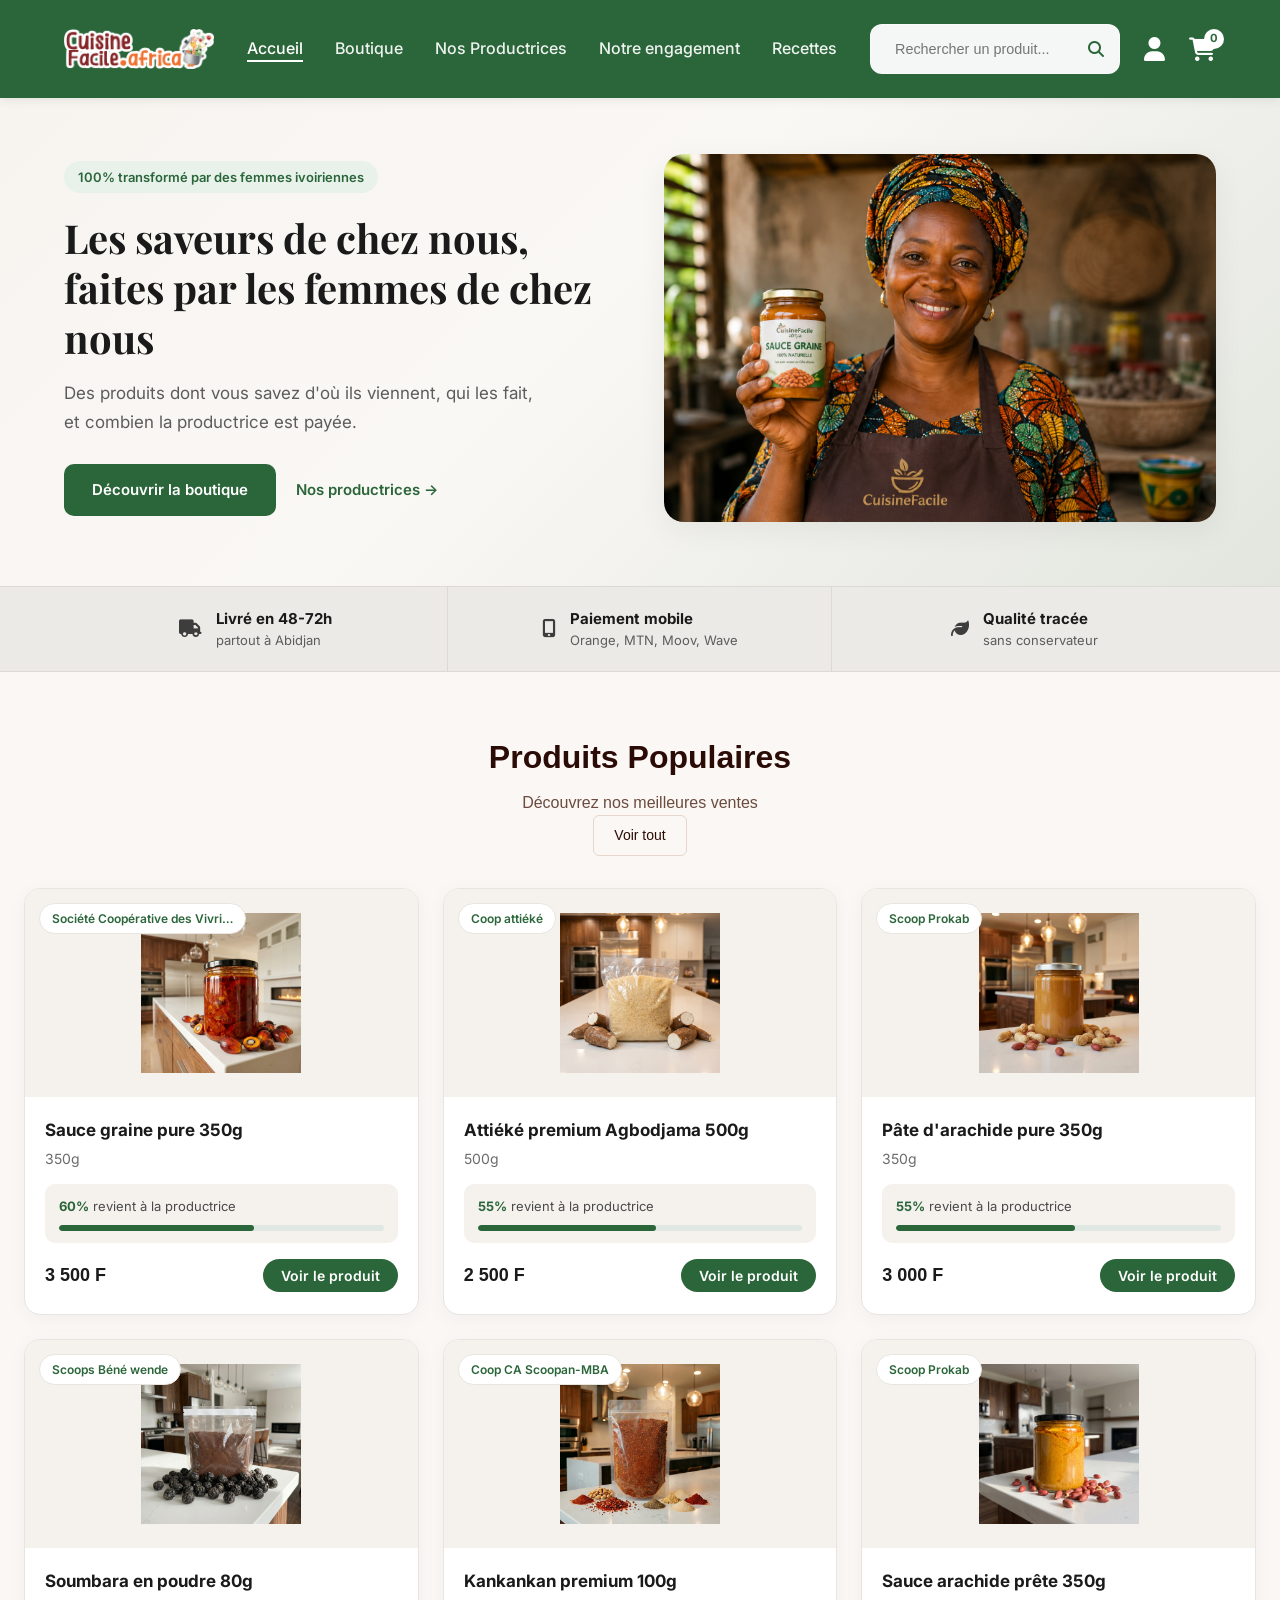
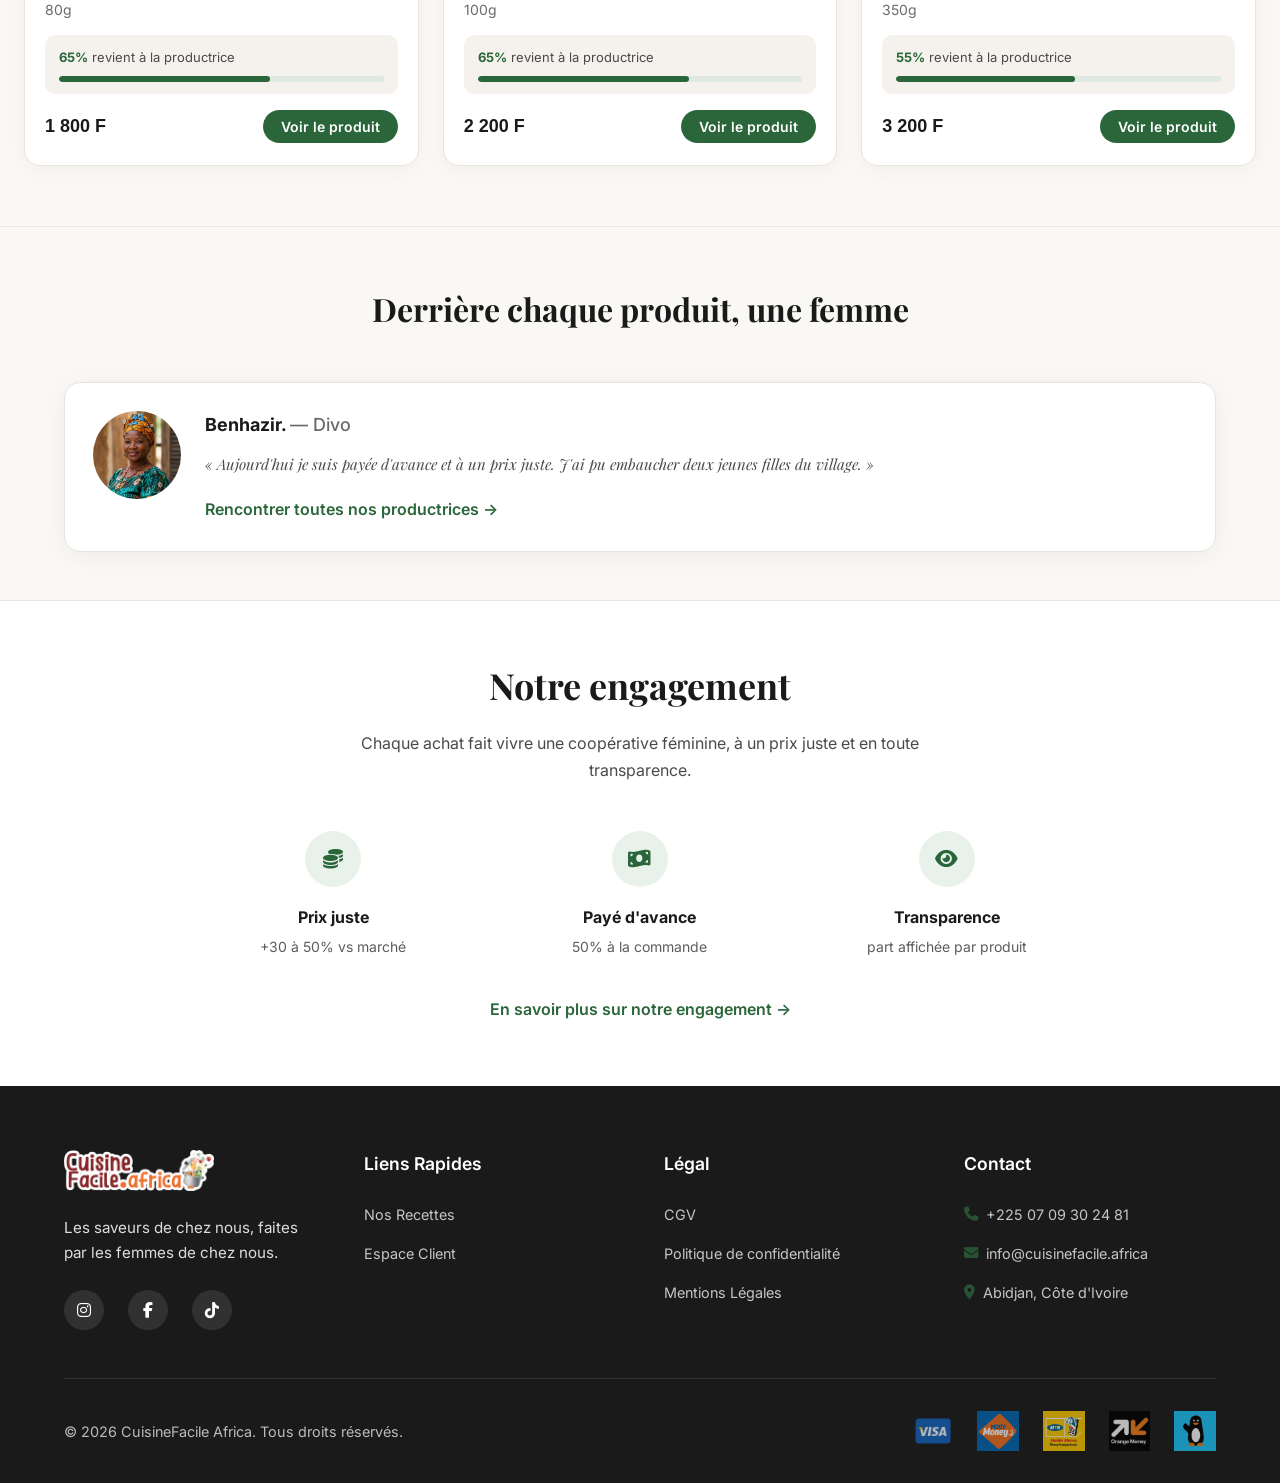
==== commit 4d5d4baf: "Update index.html" ====
--- a/index.html
+++ b/index.html
@@ -283,7 +283,7 @@
                     <h4 class="footer-title">Contact</h4>
                     <ul class="footer-links">
                         <li><a href="tel:+2250709302481" class="footer-link"><i class="fas fa-phone"></i> +225 07 09 30 24 81</a></li>
-                        <li><a href="mailto:admin@cuisinefacile.africa" class="footer-link"><i class="fas fa-envelope"></i> admin@cuisinefacile.africa</a></li>
+                        <li><a href="mailto:info@cuisinefacile.africa" class="footer-link"><i class="fas fa-envelope"></i> info@cuisinefacile.africa</a></li>
                         <li><a href="#" class="footer-link"><i class="fas fa-map-marker-alt"></i> Abidjan, Côte d'Ivoire</a></li>
                     </ul>
                 </div>
@@ -348,6 +348,6 @@
         </div>
     </div>
 
-    <script src="script.js?v=20260531"></script>
+    <script src="script.js?v=20260603d"></script>
 </body>
 </html>
--- a/style.css
+++ b/style.css
@@ -6237,3 +6237,353 @@
     }
 }
 
+/* ===== Page Checkout ===== */
+.page-checkout {
+    --checkout-accent: var(--color-green);
+    --checkout-accent-hover: var(--color-green-mid);
+    background-color: var(--color-green-light);
+}
+
+.checkout-section {
+    padding: 28px 0 64px;
+}
+
+.checkout-back {
+    display: inline-flex;
+    align-items: center;
+    gap: 8px;
+    font-size: 0.9375rem;
+    font-weight: 500;
+    color: var(--checkout-accent);
+    margin-bottom: 20px;
+}
+
+.checkout-back:hover {
+    color: var(--checkout-accent-hover);
+}
+
+.checkout-page-title {
+    font-family: 'Playfair Display', Georgia, serif;
+    font-size: clamp(1.75rem, 4vw, 2.25rem);
+    font-weight: 700;
+    color: #1a1a1a;
+    margin-bottom: 32px;
+}
+
+.checkout-layout {
+    display: grid;
+    grid-template-columns: 1fr 380px;
+    gap: 32px;
+    align-items: start;
+}
+
+.checkout-block {
+    background: #fff;
+    border: 1px solid #e0dcd4;
+    border-radius: 16px;
+    padding: 28px 32px;
+    margin-bottom: 24px;
+}
+
+.checkout-block-title {
+    font-size: 1.125rem;
+    font-weight: 700;
+    color: var(--checkout-accent);
+    margin-bottom: 22px;
+}
+
+.checkout-fields-grid {
+    display: grid;
+    gap: 16px;
+    margin-bottom: 16px;
+}
+
+.checkout-fields-grid--2 {
+    grid-template-columns: 1fr 1fr;
+}
+
+.checkout-field label {
+    display: block;
+    font-size: 0.875rem;
+    font-weight: 600;
+    color: #333;
+    margin-bottom: 6px;
+}
+
+.checkout-field .required {
+    color: #c0392b;
+}
+
+.checkout-field input,
+.checkout-field textarea {
+    width: 100%;
+    padding: 12px 14px;
+    border: 1px solid #e0dcd4;
+    border-radius: 10px;
+    font-size: 0.9375rem;
+    font-family: inherit;
+    color: #1a1a1a;
+    background: #fafafa;
+    transition: border-color 0.2s ease;
+}
+
+.checkout-field input:focus,
+.checkout-field textarea:focus {
+    outline: none;
+    border-color: var(--checkout-accent);
+    background: #fff;
+}
+
+.checkout-field textarea {
+    resize: vertical;
+    min-height: 88px;
+}
+
+.checkout-payment-options {
+    display: flex;
+    flex-direction: column;
+    gap: 12px;
+    margin-bottom: 20px;
+}
+
+.checkout-payment-option {
+    display: flex;
+    align-items: center;
+    gap: 12px;
+    padding: 16px 18px;
+    border: 1px solid #e0dcd4;
+    border-radius: 12px;
+    background: #fff;
+    cursor: pointer;
+    transition: border-color 0.2s ease, box-shadow 0.2s ease;
+}
+
+.checkout-payment-option:hover {
+    border-color: #b8d4be;
+}
+
+.checkout-payment-option input {
+    position: absolute;
+    opacity: 0;
+    pointer-events: none;
+}
+
+.checkout-payment-option:has(input:checked) {
+    border-color: var(--checkout-accent);
+    box-shadow: 0 0 0 1px var(--checkout-accent);
+}
+
+.checkout-payment-radio {
+    width: 18px;
+    height: 18px;
+    border-radius: 50%;
+    border: 2px solid #ccc;
+    flex-shrink: 0;
+    position: relative;
+}
+
+.checkout-payment-option input:checked + .checkout-payment-radio {
+    border-color: var(--checkout-accent);
+}
+
+.checkout-payment-option input:checked + .checkout-payment-radio::after {
+    content: '';
+    position: absolute;
+    inset: 3px;
+    border-radius: 50%;
+    background: var(--checkout-accent);
+}
+
+.checkout-payment-icon {
+    color: var(--checkout-accent);
+    font-size: 1.125rem;
+    width: 22px;
+    text-align: center;
+}
+
+.checkout-payment-label {
+    font-size: 0.9375rem;
+    font-weight: 500;
+    color: #333;
+}
+
+.checkout-payment-panel {
+    padding: 4px 0 8px;
+}
+
+.checkout-payment-panel--hidden {
+    display: none;
+}
+
+.checkout-terms {
+    display: flex;
+    align-items: flex-start;
+    gap: 10px;
+    font-size: 0.875rem;
+    color: #555;
+    line-height: 1.5;
+    cursor: pointer;
+}
+
+.checkout-terms input {
+    margin-top: 3px;
+    flex-shrink: 0;
+    accent-color: var(--checkout-accent);
+}
+
+.checkout-terms a {
+    color: var(--checkout-accent);
+    font-weight: 600;
+}
+
+.checkout-form-error {
+    color: #c0392b;
+    font-size: 0.875rem;
+    margin-top: 8px;
+}
+
+.checkout-summary {
+    background: #fff;
+    border: 1px solid #e0dcd4;
+    border-radius: 16px;
+    padding: 28px 24px;
+    position: sticky;
+    top: 100px;
+}
+
+.checkout-summary-title {
+    font-size: 1.125rem;
+    font-weight: 700;
+    color: #1a1a1a;
+    margin-bottom: 20px;
+}
+
+.checkout-summary-items {
+    list-style: none;
+    margin: 0 0 20px;
+    padding: 0 0 16px;
+    border-bottom: 1px solid #ebe7e0;
+}
+
+.checkout-summary-item {
+    display: flex;
+    justify-content: space-between;
+    gap: 12px;
+    font-size: 0.875rem;
+    color: #555;
+    margin-bottom: 10px;
+    line-height: 1.4;
+}
+
+.checkout-summary-item-name {
+    flex: 1;
+}
+
+.checkout-summary-item-price {
+    font-weight: 600;
+    color: #333;
+    white-space: nowrap;
+}
+
+.checkout-summary-rows {
+    margin-bottom: 16px;
+}
+
+.checkout-summary-row {
+    display: flex;
+    justify-content: space-between;
+    font-size: 0.9375rem;
+    color: #555;
+    margin-bottom: 8px;
+}
+
+.checkout-shipping-free {
+    color: var(--checkout-accent);
+    font-weight: 600;
+}
+
+.checkout-summary-total {
+    display: flex;
+    justify-content: space-between;
+    align-items: baseline;
+    padding-top: 16px;
+    margin-bottom: 20px;
+    border-top: 1px solid #ebe7e0;
+}
+
+.checkout-summary-total span:first-child {
+    font-size: 1.0625rem;
+    font-weight: 700;
+    color: #1a1a1a;
+}
+
+.checkout-summary-total span:last-child {
+    font-size: 1.375rem;
+    font-weight: 700;
+    color: var(--checkout-accent);
+}
+
+.checkout-secure-badge {
+    display: flex;
+    align-items: center;
+    justify-content: center;
+    gap: 8px;
+    padding: 12px;
+    background: var(--color-green-light);
+    border-radius: 10px;
+    font-size: 0.875rem;
+    font-weight: 500;
+    color: var(--checkout-accent);
+    margin-bottom: 20px;
+}
+
+.checkout-secure-badge i {
+    font-size: 1rem;
+}
+
+.btn-checkout-confirm {
+    width: 100%;
+    padding: 16px 24px;
+    border: none;
+    border-radius: 12px;
+    background: var(--checkout-accent);
+    color: #fff;
+    font-size: 1rem;
+    font-weight: 600;
+    font-family: inherit;
+    cursor: pointer;
+    transition: background-color 0.2s ease;
+}
+
+.btn-checkout-confirm:hover {
+    background: var(--checkout-accent-hover);
+}
+
+.checkout-legal-note {
+    margin: 14px 0 0;
+    text-align: center;
+    font-size: 0.75rem;
+    color: #999;
+    line-height: 1.45;
+}
+
+@media (max-width: 960px) {
+    .checkout-layout {
+        grid-template-columns: 1fr;
+    }
+
+    .checkout-summary {
+        position: static;
+    }
+}
+
+@media (max-width: 600px) {
+    .checkout-fields-grid--2 {
+        grid-template-columns: 1fr;
+    }
+
+    .checkout-block {
+        padding: 20px;
+    }
+}
+
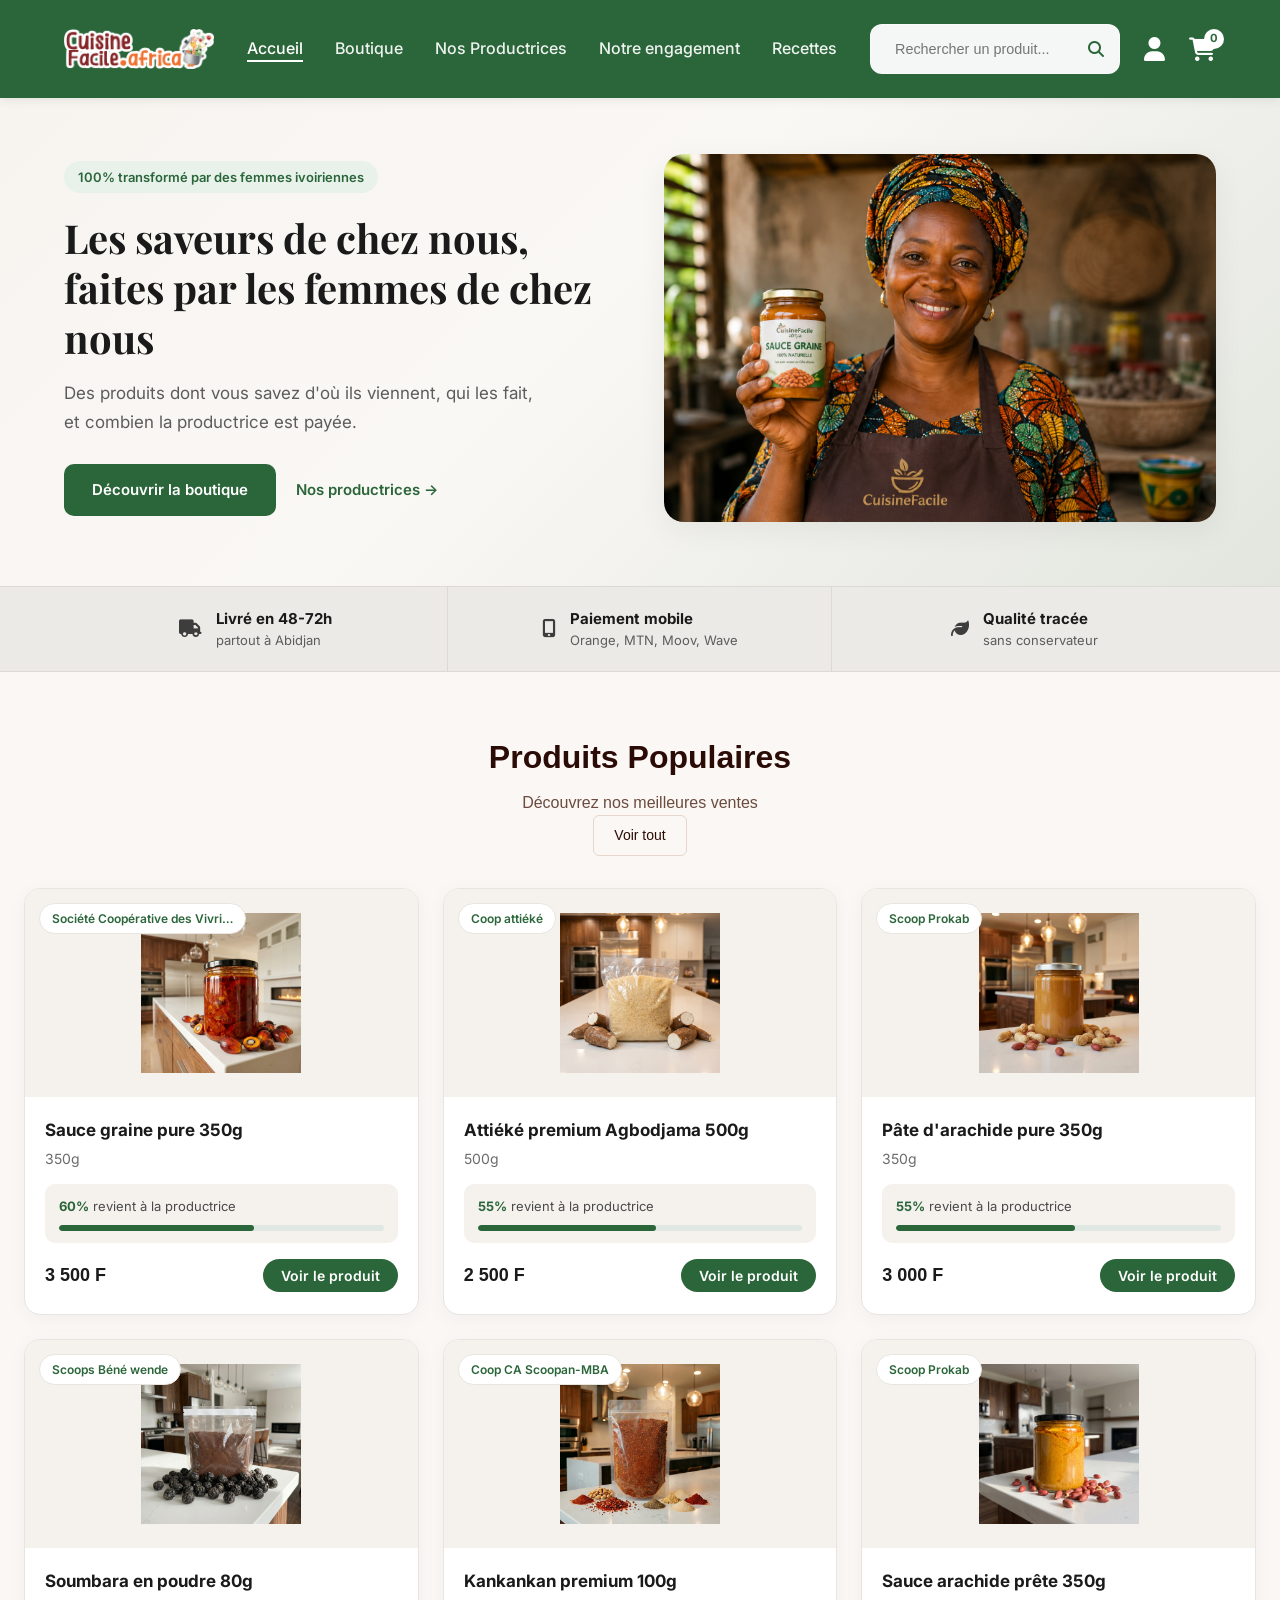
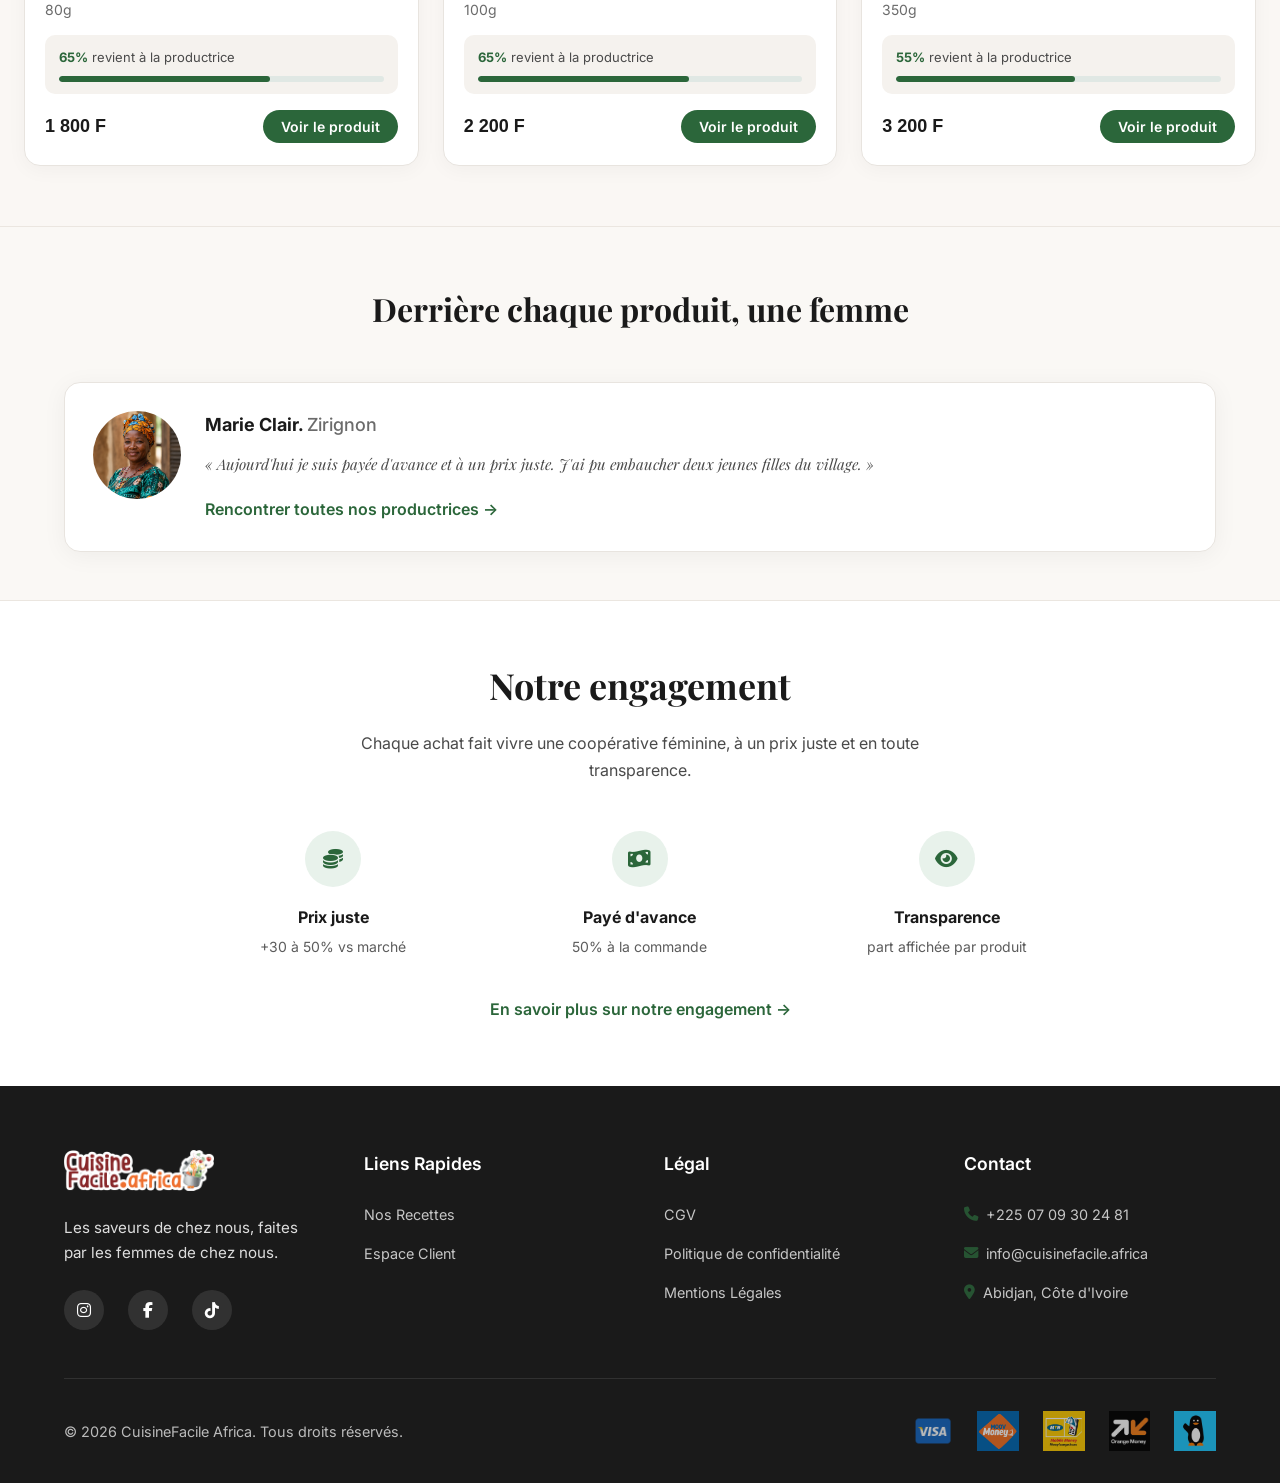
==== commit 7f3d7915: "Update index.html" ====
--- a/index.html
+++ b/index.html
@@ -206,7 +206,7 @@
                     <img src="img/femme1.png" alt="Aminata K.">
                 </div>
                 <div class="producer-spotlight-body">
-                    <h3 class="producer-spotlight-name">Benhazir. <span>— Divo</span></h3>
+                    <h3 class="producer-spotlight-name">Marie Clair. <span>Zirignon</span></h3>
                     <blockquote class="producer-spotlight-quote">« Aujourd'hui je suis payée d'avance et à un prix juste. J'ai pu embaucher deux jeunes filles du village. »</blockquote>
                     <a href="productrices.html" class="producers-meet-all">Rencontrer toutes nos productrices →</a>
                 </div> 
--- a/style.css
+++ b/style.css
@@ -4064,6 +4064,14 @@
     }
 }
 
+.page-product .pdp-reviews-wrap {
+    padding: 0 0 56px;
+}
+
+.page-product .pdp-reviews-wrap .cart-comments-section {
+    margin-top: 0;
+}
+
 /* ===== Page produit boutique (maquette) ===== */
 .page-product {
     --pdp-green: #2B663A;
@@ -5150,6 +5158,14 @@
 
 .prod-map-marker:hover circle {
     fill: #347a4d;
+}
+
+.prod-map-region {
+    transition: fill 0.2s ease;
+}
+
+.prod-map-region:hover {
+    fill: #a0d0b8;
 }
 
 .prod-map-caption {
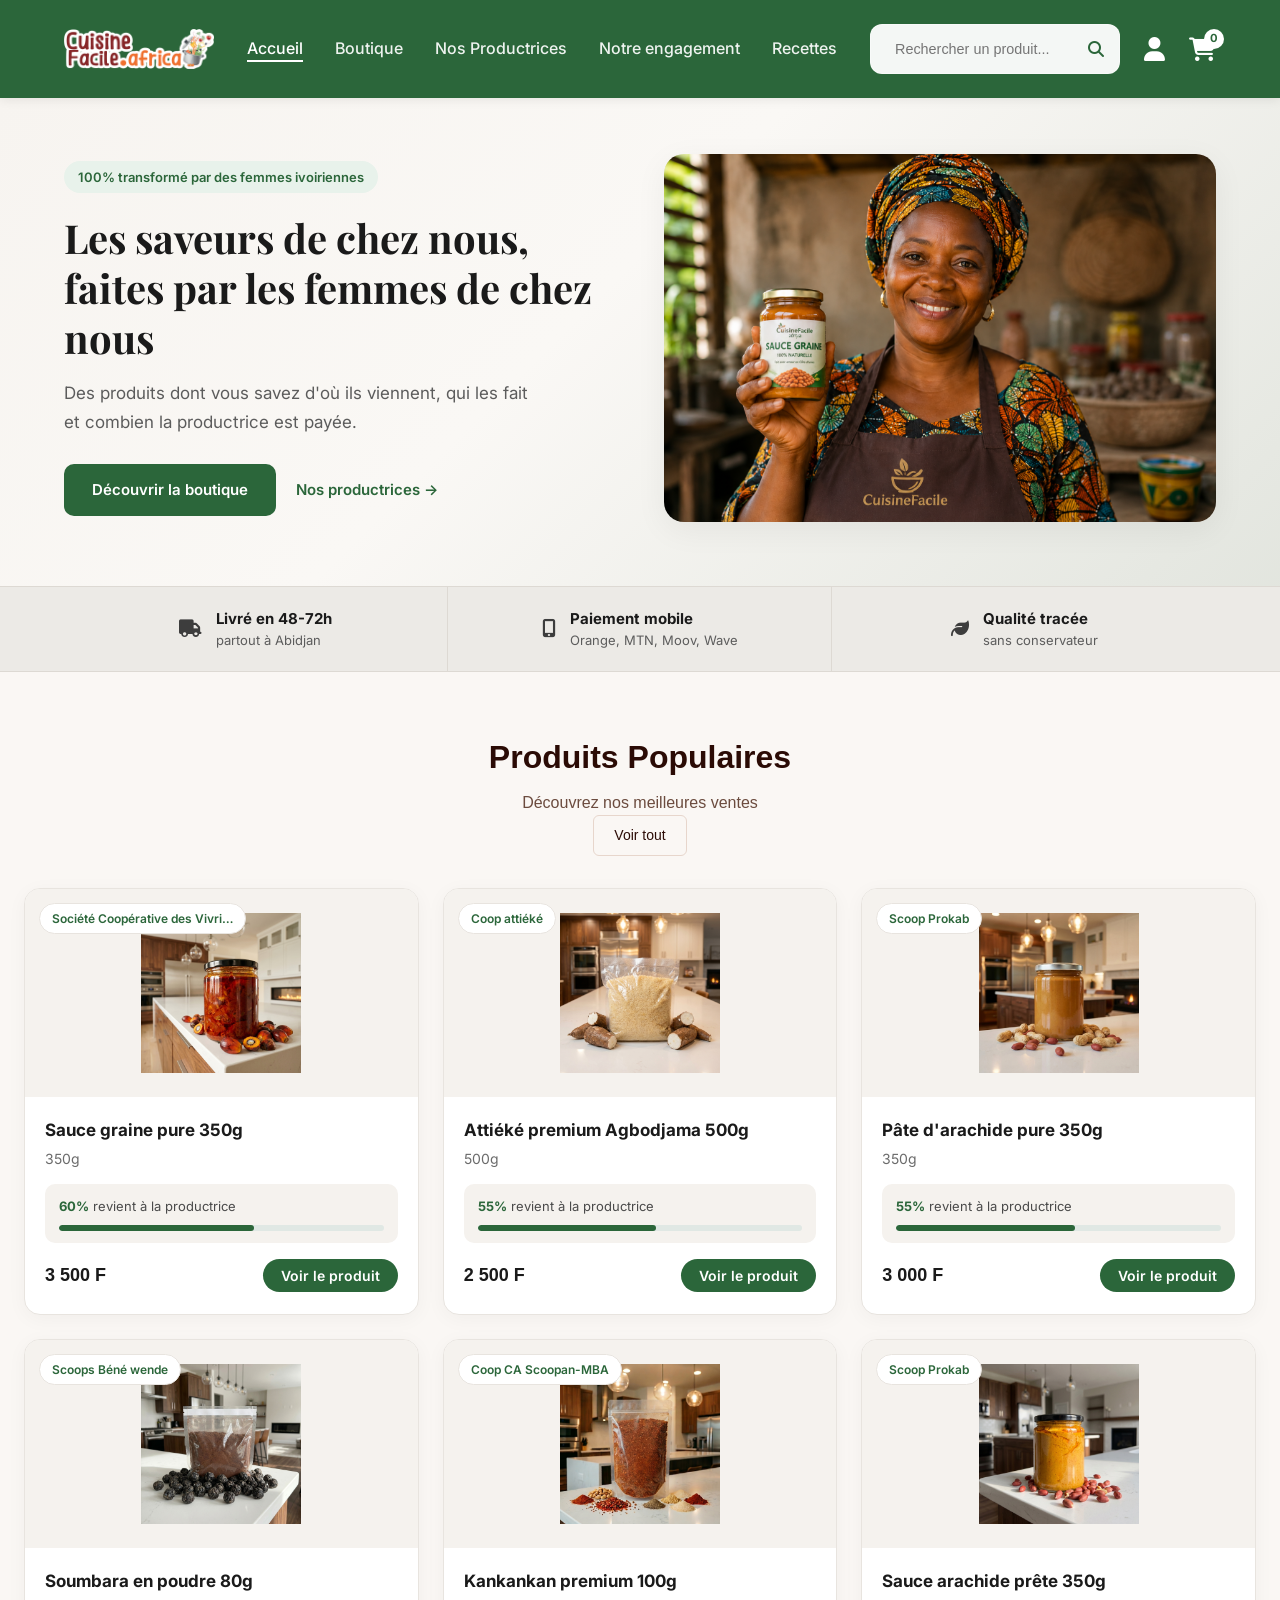
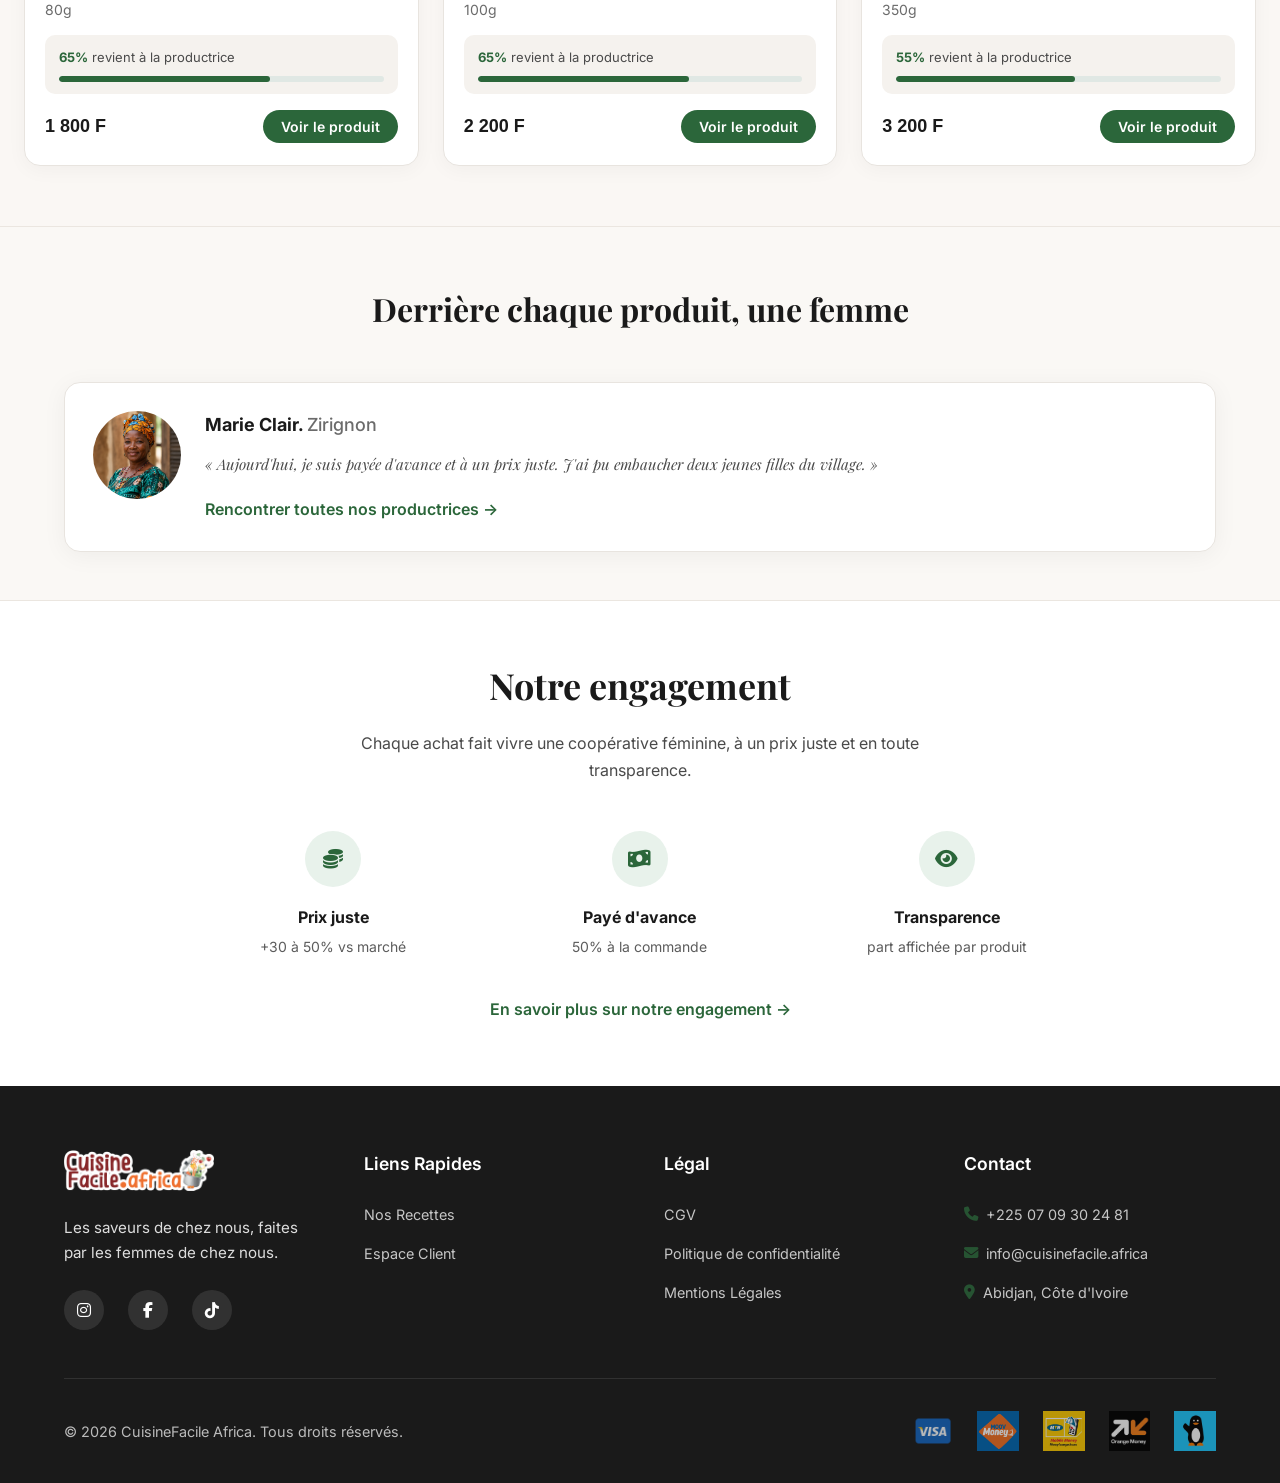
==== commit ff1f7e82: "Update index.html" ====
--- a/index.html
+++ b/index.html
@@ -55,7 +55,7 @@
             <div class="producers-hero-text">
                 <span class="producers-hero-tag">100% transformé par des femmes ivoiriennes</span>
                 <h1>Les saveurs de chez nous, faites par les femmes de chez nous</h1>
-                <p>Des produits dont vous savez d'où ils viennent, qui les fait, et combien la productrice est payée.</p>
+                <p>Des produits dont vous savez d'où ils viennent, qui les fait et combien la productrice est payée.</p>
                 <div class="producers-hero-actions">
                     <a href="shop.html" class="btn-producers-primary">Découvrir la boutique</a>
                     <a href="producers.html" class="btn-producers-link">Nos productrices →</a>
@@ -207,7 +207,7 @@
                 </div>
                 <div class="producer-spotlight-body">
                     <h3 class="producer-spotlight-name">Marie Clair. <span>Zirignon</span></h3>
-                    <blockquote class="producer-spotlight-quote">« Aujourd'hui je suis payée d'avance et à un prix juste. J'ai pu embaucher deux jeunes filles du village. »</blockquote>
+                    <blockquote class="producer-spotlight-quote">« Aujourd'hui, je suis payée d'avance et à un prix juste. J'ai pu embaucher deux jeunes filles du village. »</blockquote>
                     <a href="productrices.html" class="producers-meet-all">Rencontrer toutes nos productrices →</a>
                 </div> 
             </article>
--- a/style.css
+++ b/style.css
@@ -4740,30 +4740,250 @@
 /* Mission blanc */
 .eng-mission {
     background: #fff;
-    padding: 56px 0 64px;
-}
-
-.eng-mission-inner {
-    max-width: 900px;
+    padding: 64px 0 88px;
+    border-top: 1px solid #ebe6e0;
+    overflow: hidden;
+}
+
+.eng-mission-panel {
+    max-width: 820px;
+    margin: 0;
+    text-align: left;
+    padding: clamp(32px, 5vw, 52px) clamp(28px, 5vw, 56px);
+    background: linear-gradient(145deg, #faf7f2 0%, #f3efe6 100%);
+    border: 1px solid #e6dfd3;
+    border-radius: 24px;
+    box-shadow:
+        0 24px 64px rgba(43, 102, 58, 0.08),
+        inset 0 1px 0 rgba(255, 255, 255, 0.85);
+    position: relative;
+}
+
+.eng-mission-panel::before {
+    content: '';
+    position: absolute;
+    top: 0;
+    left: 0;
+    width: 6px;
+    height: 100%;
+    border-radius: 24px 0 0 24px;
+    background: linear-gradient(180deg, var(--eng-green) 0%, #4a8f62 55%, var(--eng-green-light) 100%);
+}
+
+.eng-mission-header {
+    margin-bottom: 32px;
+    padding-left: 8px;
+}
+
+.eng-mission-label {
+    display: inline-block;
+    font-size: 0.6875rem;
+    font-weight: 700;
+    letter-spacing: 0.18em;
+    text-transform: uppercase;
+    color: #fff;
+    margin-bottom: 20px;
+    padding: 9px 16px;
+    background: var(--eng-green);
+    border-radius: 999px;
+    box-shadow: 0 4px 14px rgba(43, 102, 58, 0.25);
 }
 
 .eng-mission-title {
     font-family: 'Playfair Display', Georgia, serif;
-    font-size: clamp(1.5rem, 3vw, 2rem);
-    font-weight: 700;
+    font-size: clamp(1.75rem, 3.5vw, 2.25rem);
+    font-weight: 700;
+    color: #141414;
+    line-height: 1.15;
+    margin: 0;
+    letter-spacing: -0.02em;
+}
+
+.eng-mission-title::after {
+    content: '';
+    display: block;
+    width: 64px;
+    height: 3px;
+    margin-top: 16px;
+    background: linear-gradient(90deg, var(--eng-green) 0%, rgba(43, 102, 58, 0.15) 100%);
+    border-radius: 2px;
+}
+
+.eng-mission-body {
+    padding-left: 8px;
+}
+
+.eng-mission-intro {
+    margin: 0 0 20px;
+    font-size: 1rem;
+    font-weight: 500;
+    color: #2a2a2a;
+    line-height: 1.7;
+    letter-spacing: -0.01em;
+}
+
+.eng-mission-promises {
+    list-style: none;
+    margin: 0 0 28px;
+    padding: 0;
+    display: flex;
+    flex-direction: column;
+    gap: 12px;
+}
+
+.eng-mission-promise {
+    display: flex;
+    align-items: flex-start;
+    gap: 14px;
+    padding: 14px 18px;
+    background: #fff;
+    border: 1px solid #ebe4d8;
+    border-radius: 16px;
+    box-shadow: 0 8px 28px rgba(43, 102, 58, 0.06);
+    transition: transform 0.2s ease, box-shadow 0.2s ease;
+}
+
+.eng-mission-promise:hover {
+    transform: translateX(6px);
+    box-shadow: 0 12px 36px rgba(43, 102, 58, 0.1);
+}
+
+.eng-mission-promise-num {
+    flex-shrink: 0;
+    font-family: 'Playfair Display', Georgia, serif;
+    font-size: 1.125rem;
+    font-weight: 700;
+    line-height: 1;
+    color: var(--eng-green);
+    opacity: 0.35;
+    min-width: 1.75rem;
+}
+
+.eng-mission-promise-text {
+    font-size: 0.9375rem;
+    font-weight: 500;
+    color: #1f1f1f;
+    line-height: 1.5;
+    letter-spacing: -0.01em;
+}
+
+.eng-mission-promise-text em {
+    font-style: normal;
+    font-weight: 700;
+    color: var(--eng-green);
+    background: linear-gradient(180deg, transparent 62%, rgba(184, 217, 196, 0.55) 62%);
+    padding: 0 2px;
+}
+
+.eng-mission-outro {
+    margin: 0;
+    padding: 14px 18px;
+    font-family: 'Playfair Display', Georgia, serif;
+    font-size: 1rem;
+    font-style: italic;
+    font-weight: 400;
+    color: #3d3d3d;
+    line-height: 1.6;
+    border-left: 3px solid var(--eng-green-light);
+    background: rgba(255, 255, 255, 0.55);
+    border-radius: 0 12px 12px 0;
+}
+
+.eng-mission-conviction {
+    margin: 36px 0 0;
+    padding: clamp(24px, 4vw, 32px) clamp(24px, 4vw, 36px);
+    background: var(--eng-green);
+    border: none;
+    border-radius: 18px;
+    box-shadow: 0 16px 48px rgba(43, 102, 58, 0.22);
+    position: relative;
+    overflow: hidden;
+}
+
+.eng-mission-conviction::before {
+    content: '\201C';
+    position: absolute;
+    top: -8px;
+    right: 24px;
+    font-family: 'Playfair Display', Georgia, serif;
+    font-size: 8rem;
+    line-height: 1;
+    color: rgba(255, 255, 255, 0.08);
+    pointer-events: none;
+}
+
+.eng-mission-conviction p {
+    margin: 0;
+    position: relative;
+    z-index: 1;
+    font-family: 'Playfair Display', Georgia, serif;
+    font-size: 1rem;
+    font-style: italic;
+    font-weight: 400;
+    color: rgba(255, 255, 255, 0.95);
+    line-height: 1.65;
+}
+
+.eng-mission-conviction-label {
+    display: block;
+    margin-bottom: 10px;
+    font-family: 'Inter', var(--font-primary);
+    font-size: 0.6875rem;
+    font-style: normal;
+    font-weight: 700;
+    letter-spacing: 0.16em;
+    text-transform: uppercase;
+    color: rgba(255, 255, 255, 0.72);
+}
+
+.eng-mission-points {
+    list-style: none;
+    margin: 32px 0 0;
+    padding: 0;
+    display: grid;
+    grid-template-columns: repeat(3, minmax(0, 1fr));
+    gap: 14px;
+}
+
+.eng-mission-point {
+    display: flex;
+    flex-direction: column;
+    align-items: flex-start;
+    gap: 14px;
+    padding: 20px 18px;
+    background: #fff;
+    border: 1px solid #ebe4d8;
+    border-radius: 16px;
+    box-shadow: 0 6px 20px rgba(43, 102, 58, 0.05);
+    transition: transform 0.2s ease, box-shadow 0.2s ease, border-color 0.2s ease;
+}
+
+.eng-mission-point:hover {
+    transform: translateY(-3px);
+    border-color: var(--eng-green-light);
+    box-shadow: 0 12px 32px rgba(43, 102, 58, 0.12);
+}
+
+.eng-mission-point-icon {
+    flex-shrink: 0;
+    width: 46px;
+    height: 46px;
+    border-radius: 14px;
+    background: linear-gradient(135deg, var(--eng-green) 0%, #4a8f62 100%);
+    display: flex;
+    align-items: center;
+    justify-content: center;
+    color: #fff;
+    font-size: 1.0625rem;
+    box-shadow: 0 6px 16px rgba(43, 102, 58, 0.25);
+}
+
+.eng-mission-point-text {
+    font-size: 0.8125rem;
+    font-weight: 600;
     color: #1a1a1a;
-    margin-bottom: 24px;
-}
-
-.eng-mission-inner p {
-    font-size: 1rem;
-    color: #333;
-    line-height: 1.75;
-    margin-bottom: 20px;
-}
-
-.eng-mission-inner p:last-child {
-    margin-bottom: 0;
+    line-height: 1.4;
+    letter-spacing: -0.01em;
 }
 
 /* Trois piliers */
@@ -5030,6 +5250,20 @@
 }
 
 @media (max-width: 768px) {
+    .eng-mission-panel {
+        padding: 28px 22px 32px;
+        border-radius: 18px;
+    }
+
+    .eng-mission-points {
+        grid-template-columns: 1fr;
+    }
+
+    .eng-mission-promise {
+        padding: 16px 18px;
+        gap: 14px;
+    }
+
     .eng-pillar-row {
         flex-direction: column;
         padding: 24px;
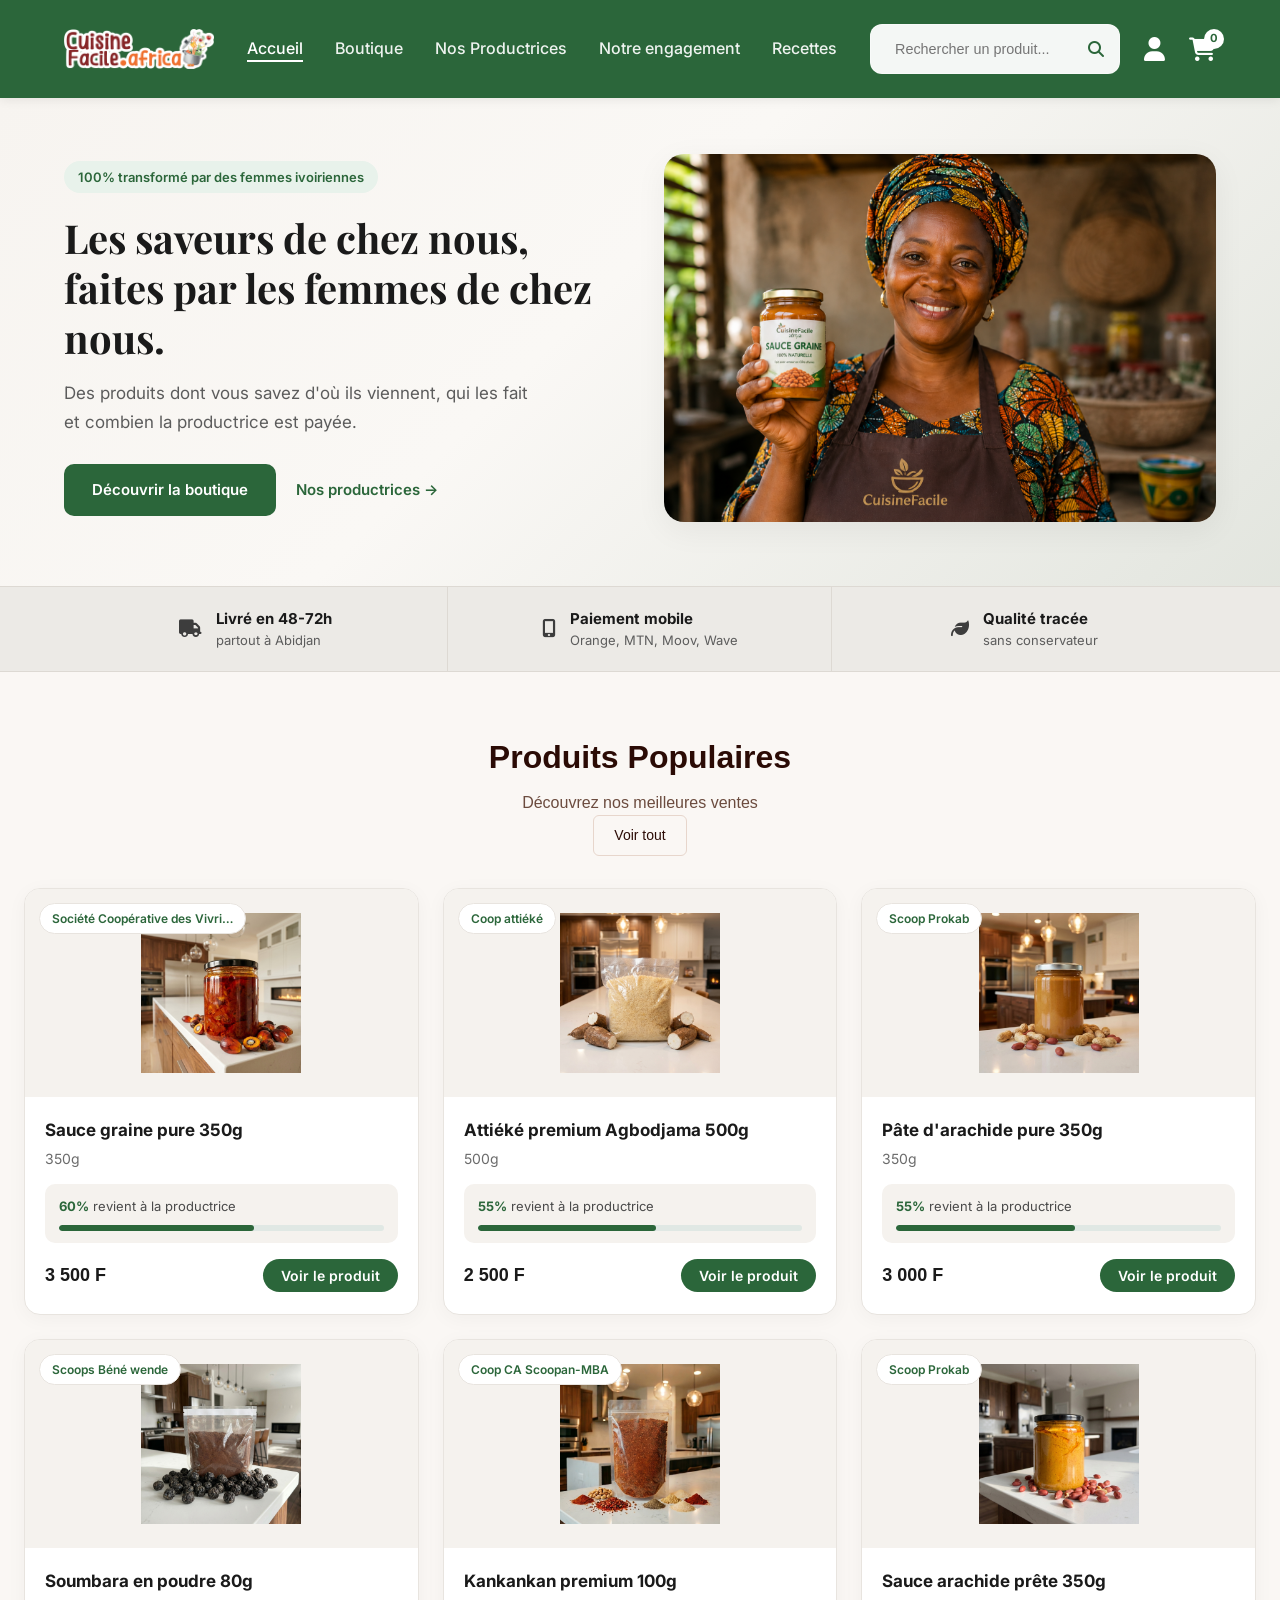
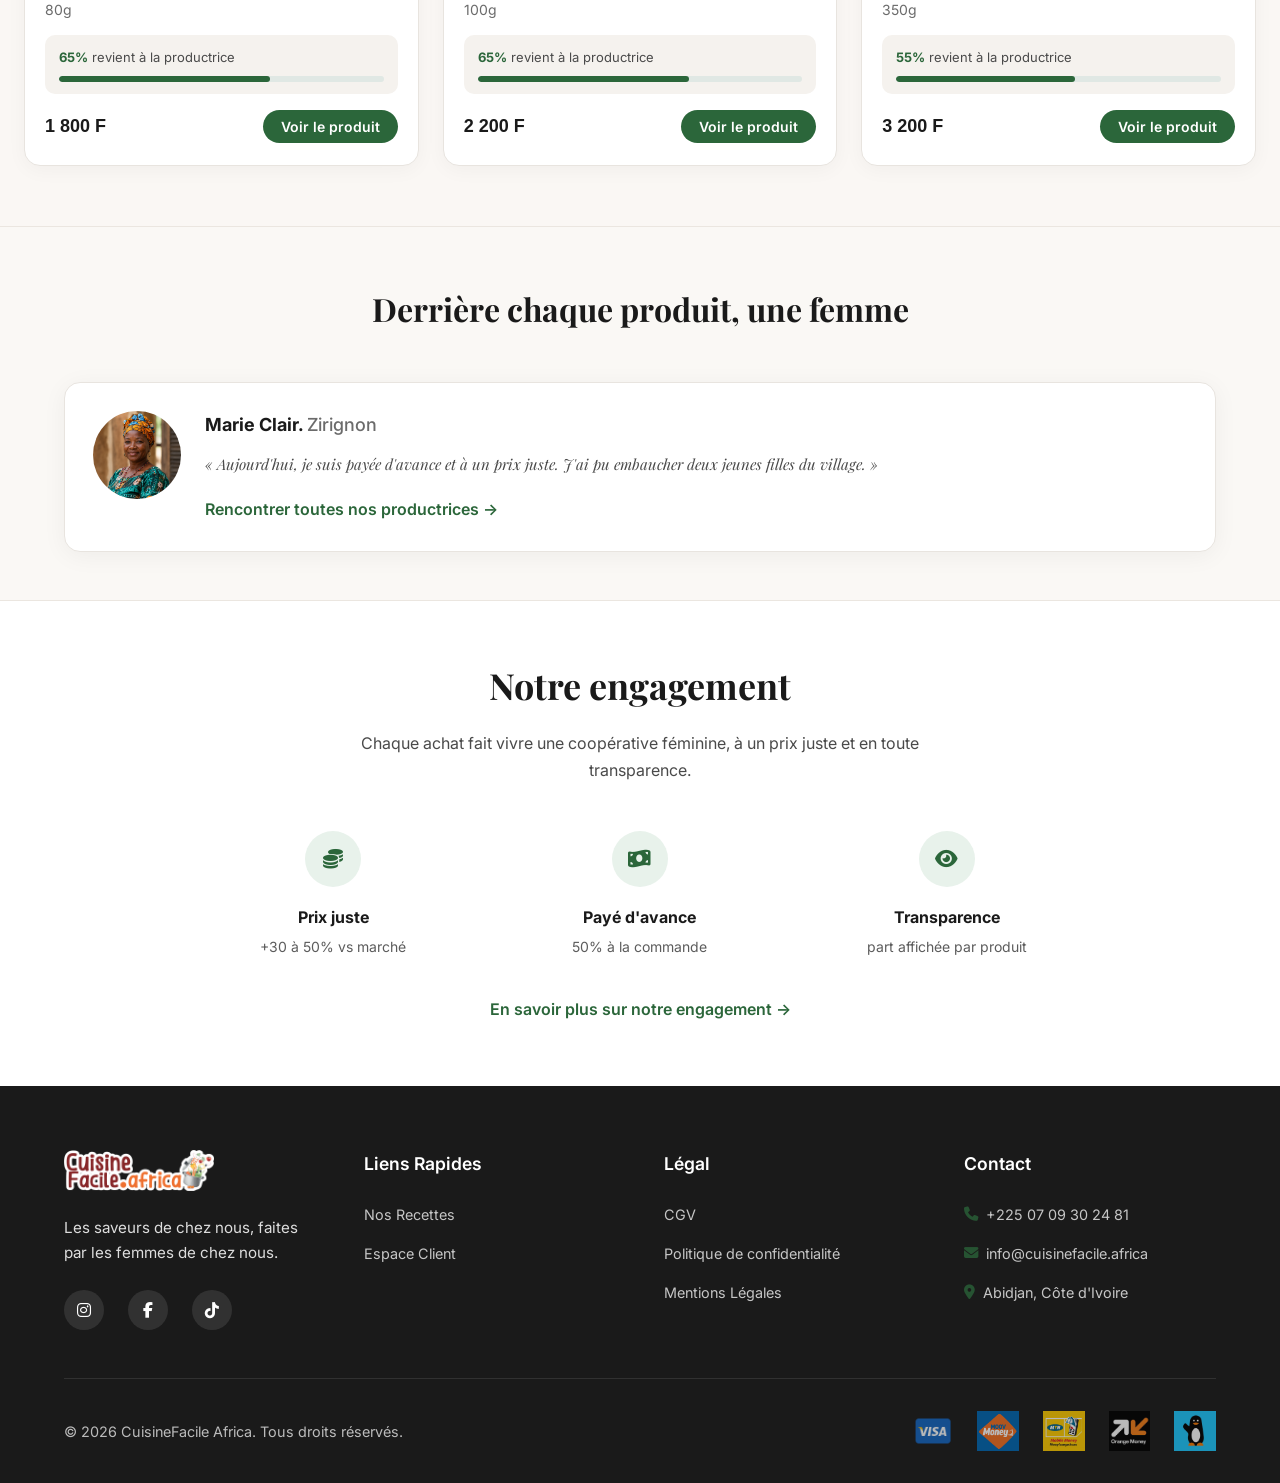
==== commit 3ed4a817: "Update index.html" ====
--- a/index.html
+++ b/index.html
@@ -54,7 +54,7 @@
         <div class="container producers-hero-split-inner">
             <div class="producers-hero-text">
                 <span class="producers-hero-tag">100% transformé par des femmes ivoiriennes</span>
-                <h1>Les saveurs de chez nous, faites par les femmes de chez nous</h1>
+                <h1>Les saveurs de chez nous, faites par les femmes de chez nous.</h1>
                 <p>Des produits dont vous savez d'où ils viennent, qui les fait et combien la productrice est payée.</p>
                 <div class="producers-hero-actions">
                     <a href="shop.html" class="btn-producers-primary">Découvrir la boutique</a>
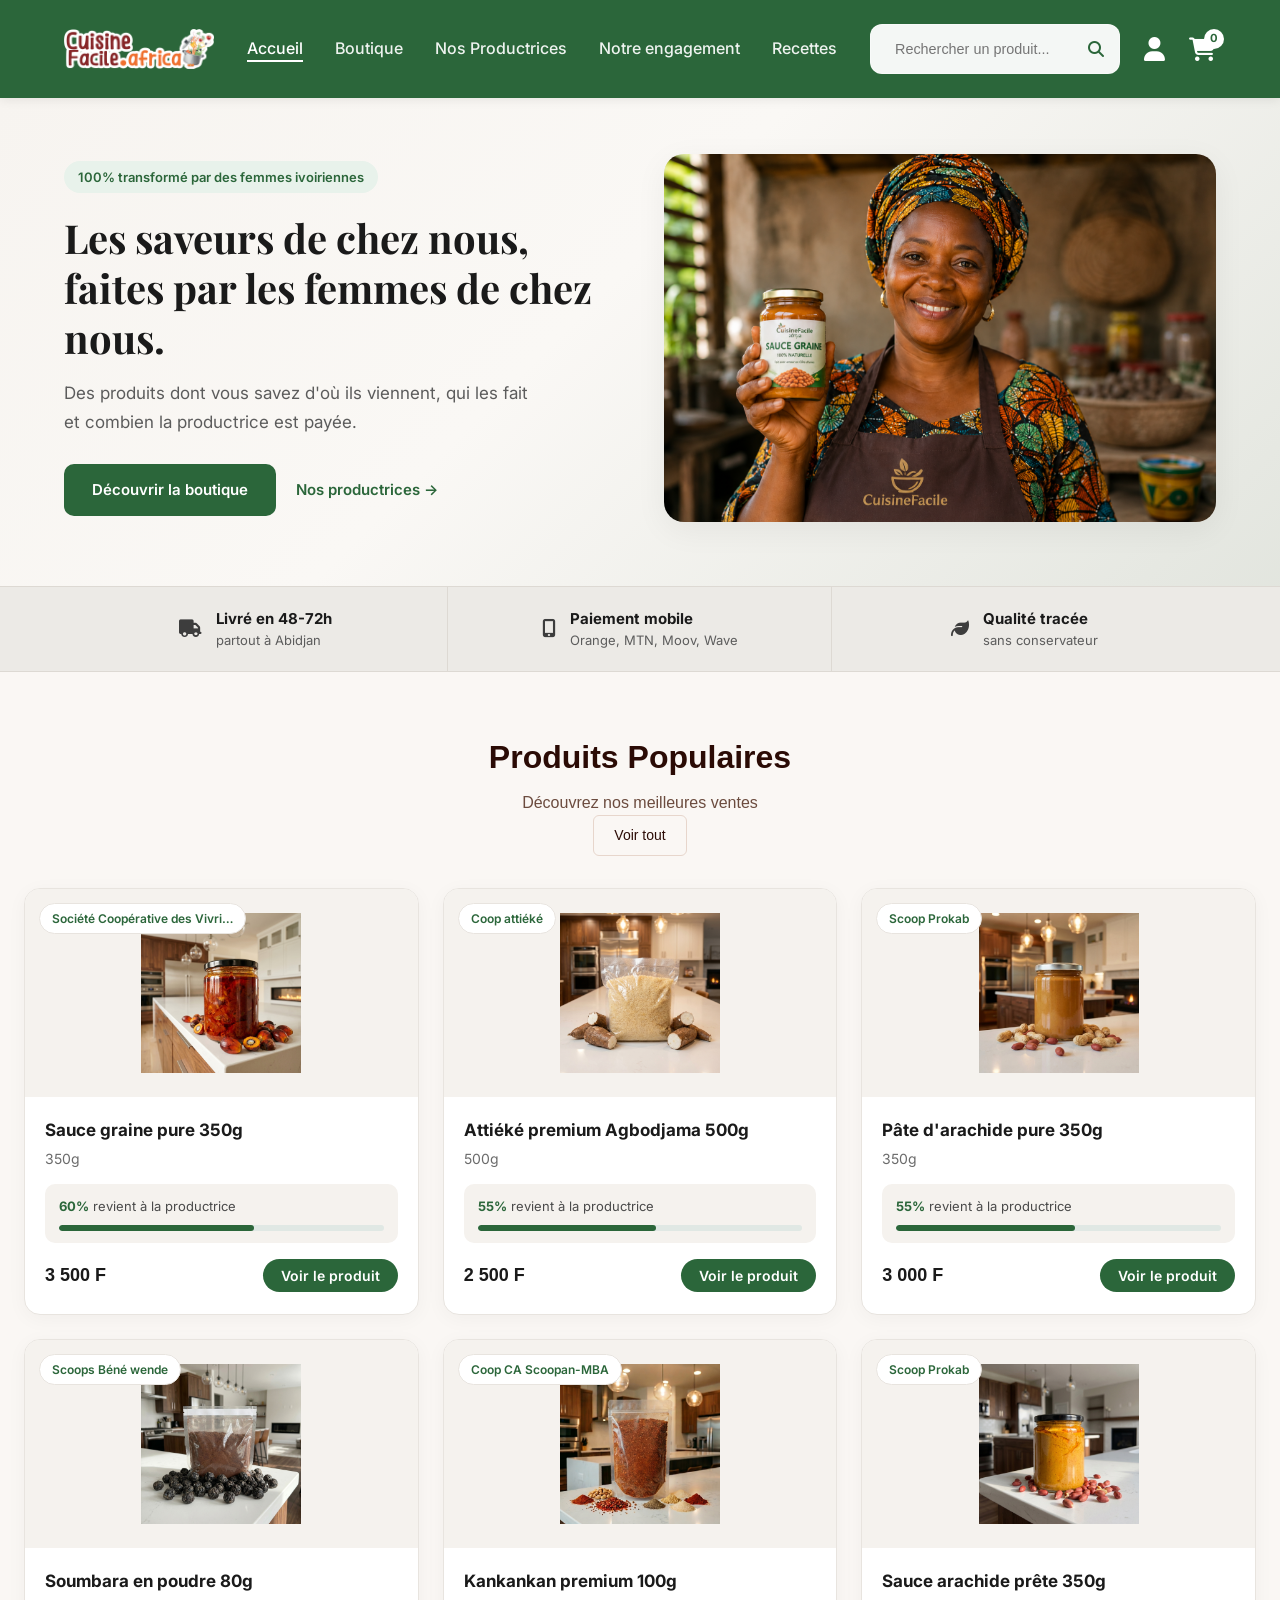
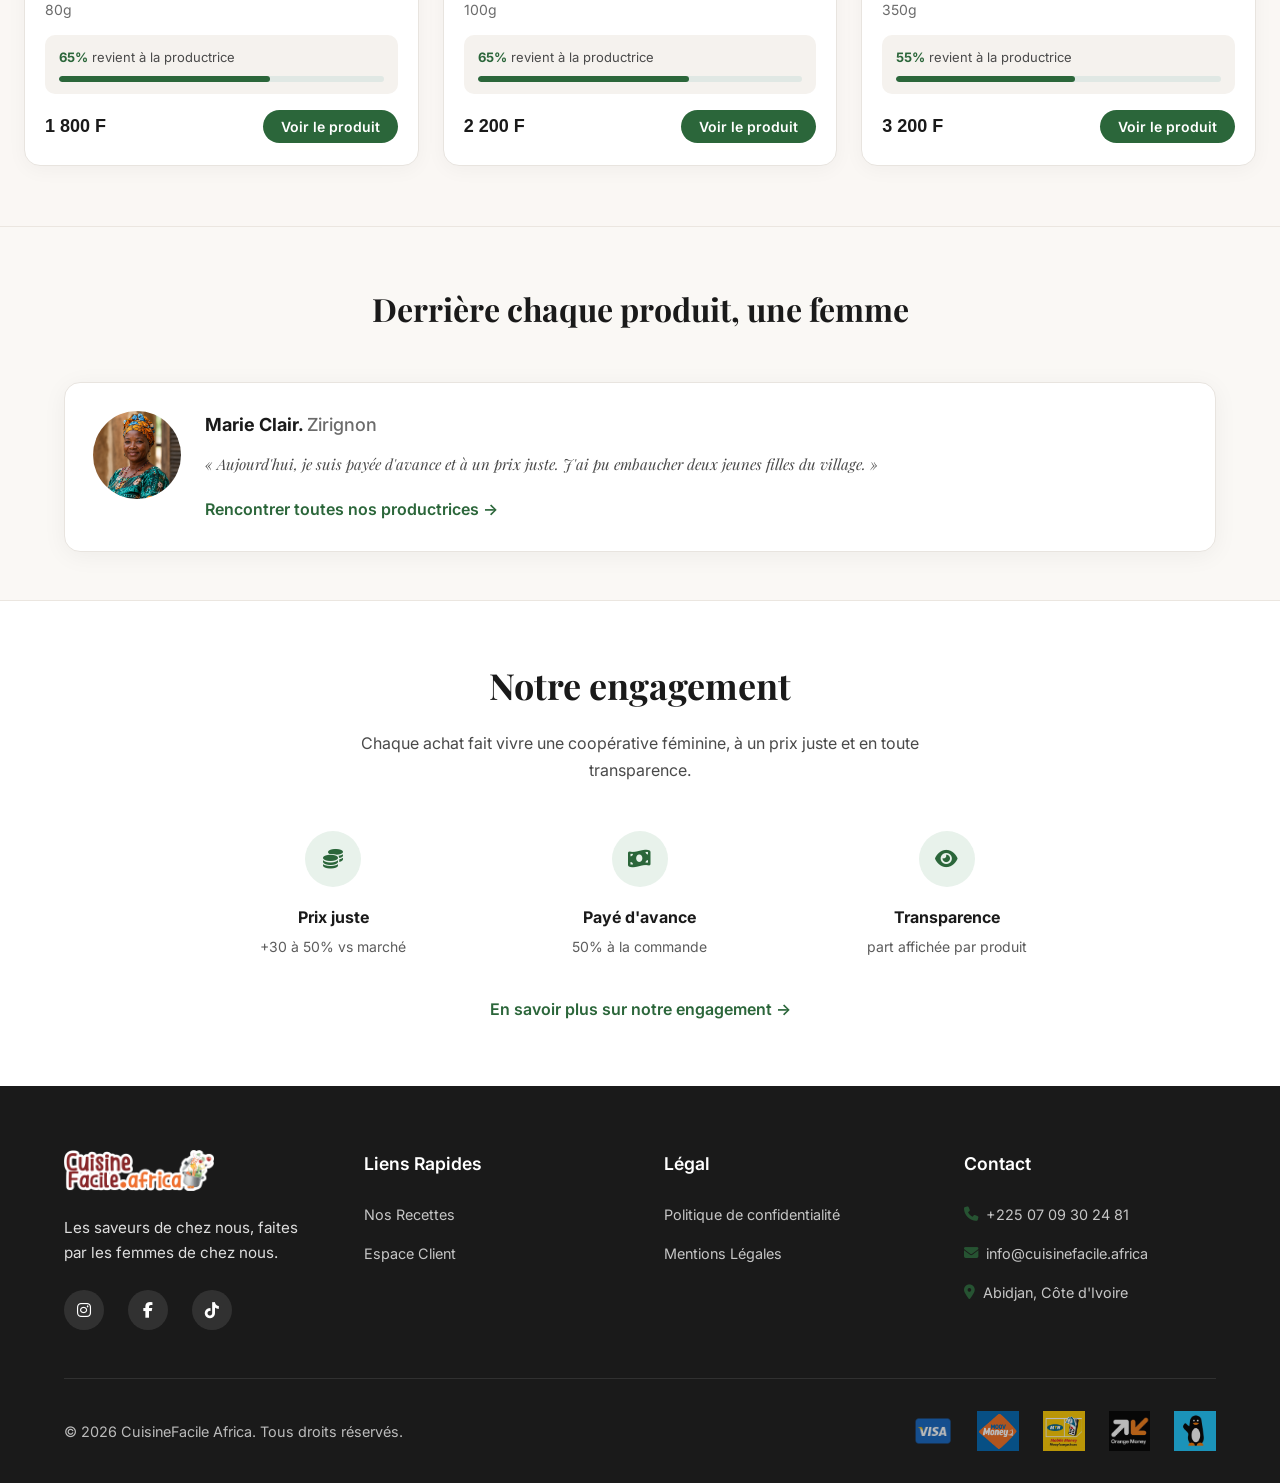
==== commit e7f43de6: "Update index.html" ====
--- a/index.html
+++ b/index.html
@@ -272,7 +272,7 @@
                 <div>
                     <h4 class="footer-title">Légal</h4>
                     <ul class="footer-links">
-                        <li><a href="#" class="footer-link">CGV</a></li>
+                        
                         <li><a href="#" class="footer-link">Politique de confidentialité</a></li>
                         <li><a href="#" class="footer-link">Mentions Légales</a></li>
                     </ul>
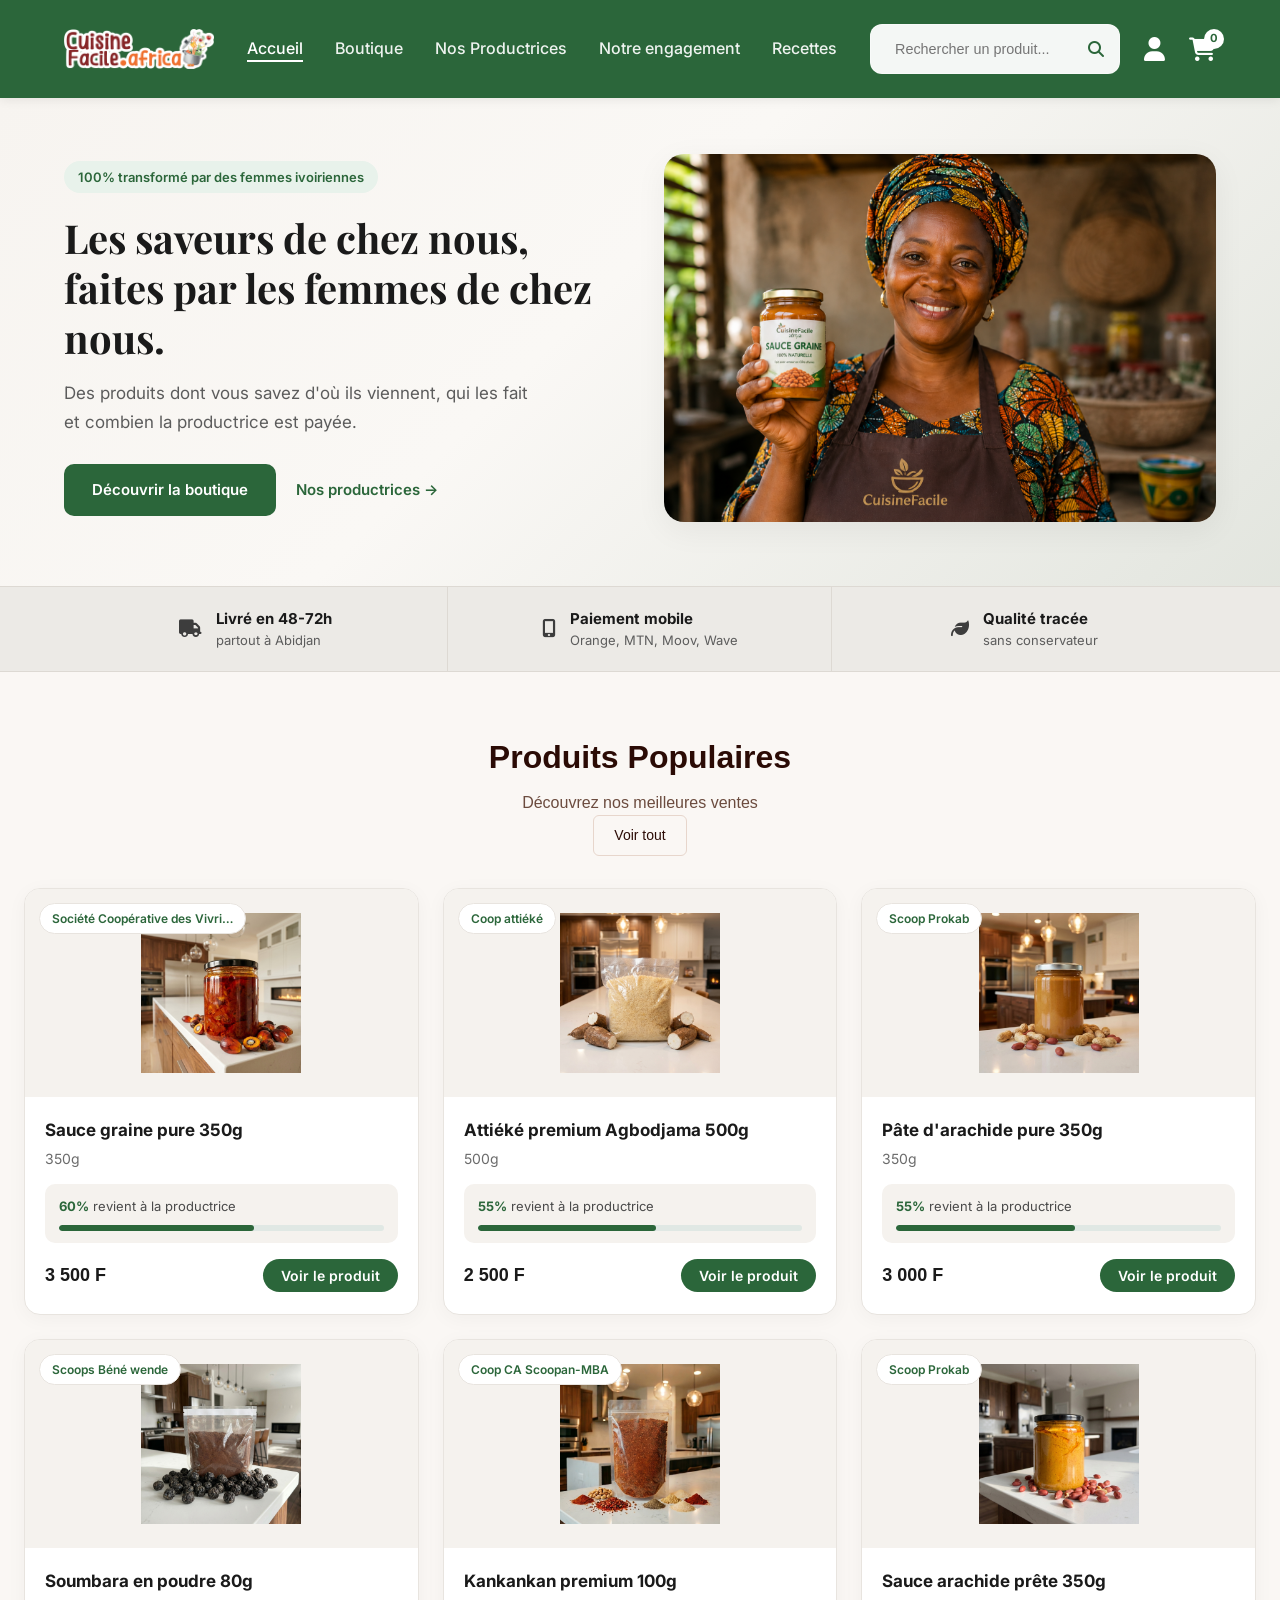
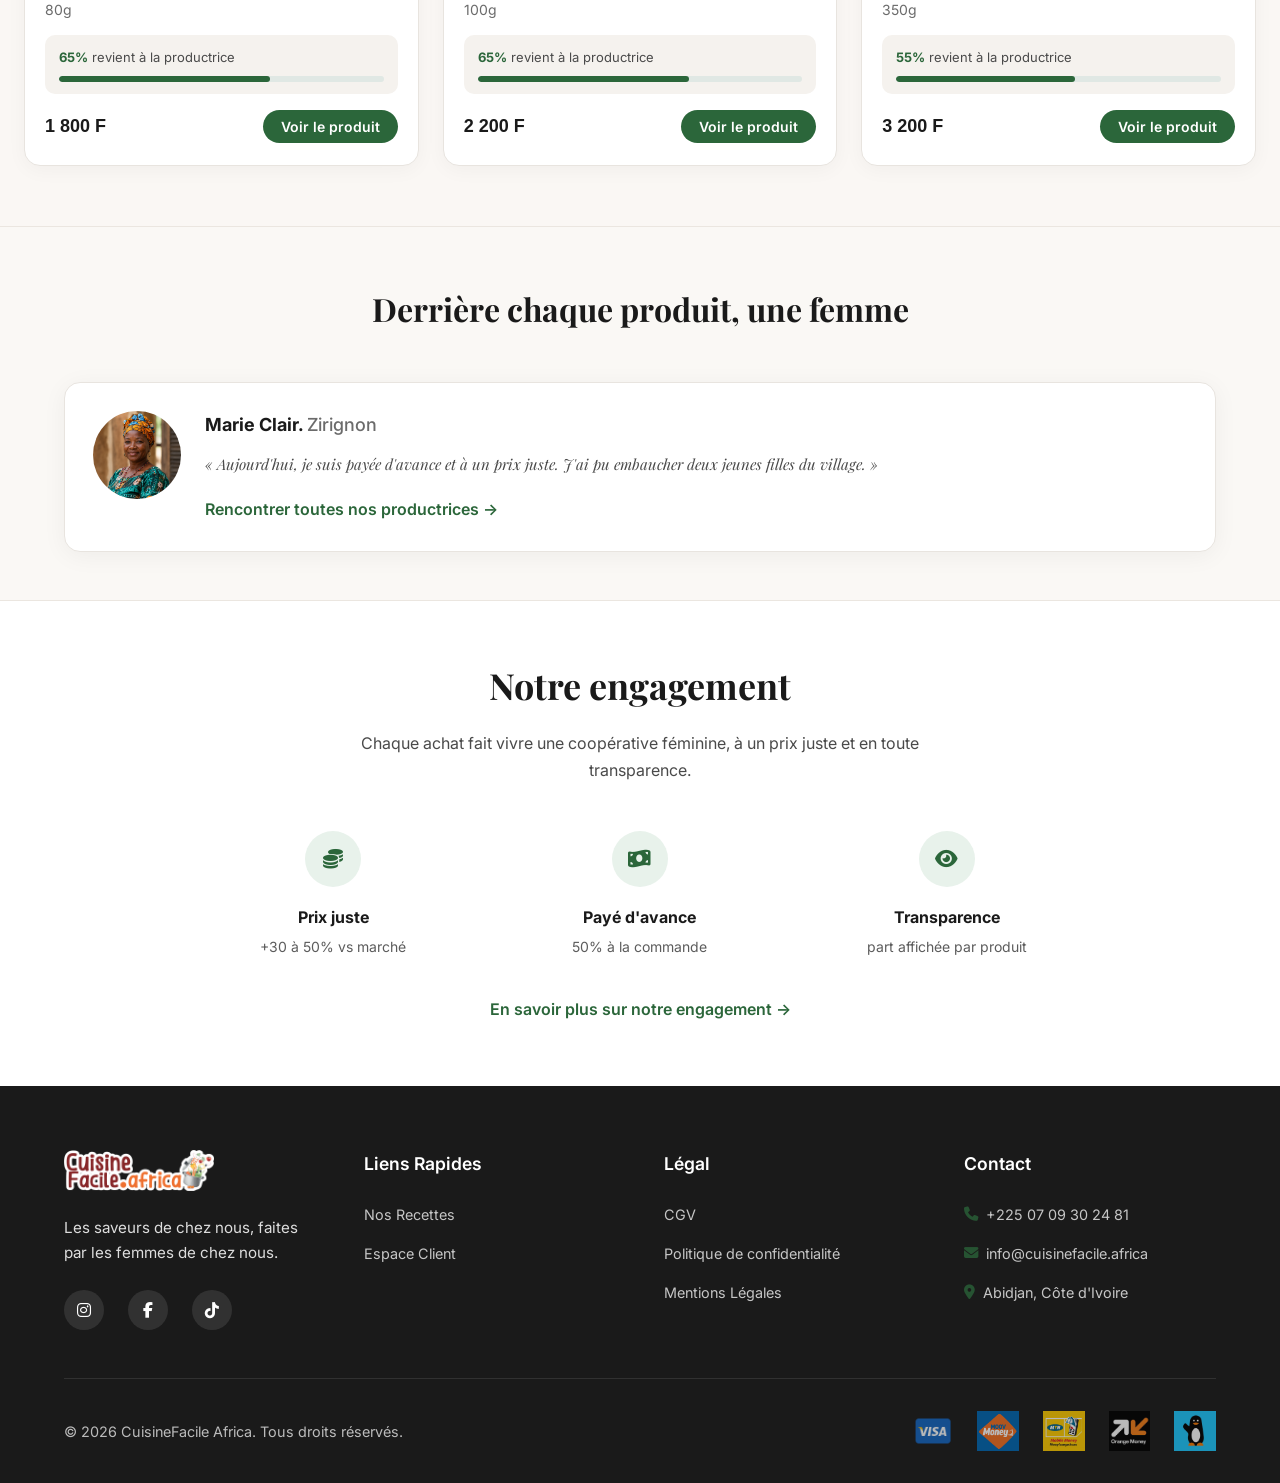
==== commit bea385b3: "Update index.html" ====
--- a/index.html
+++ b/index.html
@@ -272,9 +272,9 @@
                 <div>
                     <h4 class="footer-title">Légal</h4>
                     <ul class="footer-links">
-                        
-                        <li><a href="#" class="footer-link">Politique de confidentialité</a></li>
-                        <li><a href="#" class="footer-link">Mentions Légales</a></li>
+                        <li><a href="cgv.html" class="footer-link">CGV</a></li>
+                        <li><a href="politique-confidentialite.html" class="footer-link">Politique de confidentialité</a></li>
+                        <li><a href="mentions-legales.html" class="footer-link">Mentions Légales</a></li>
                     </ul>
                 </div>
                 
